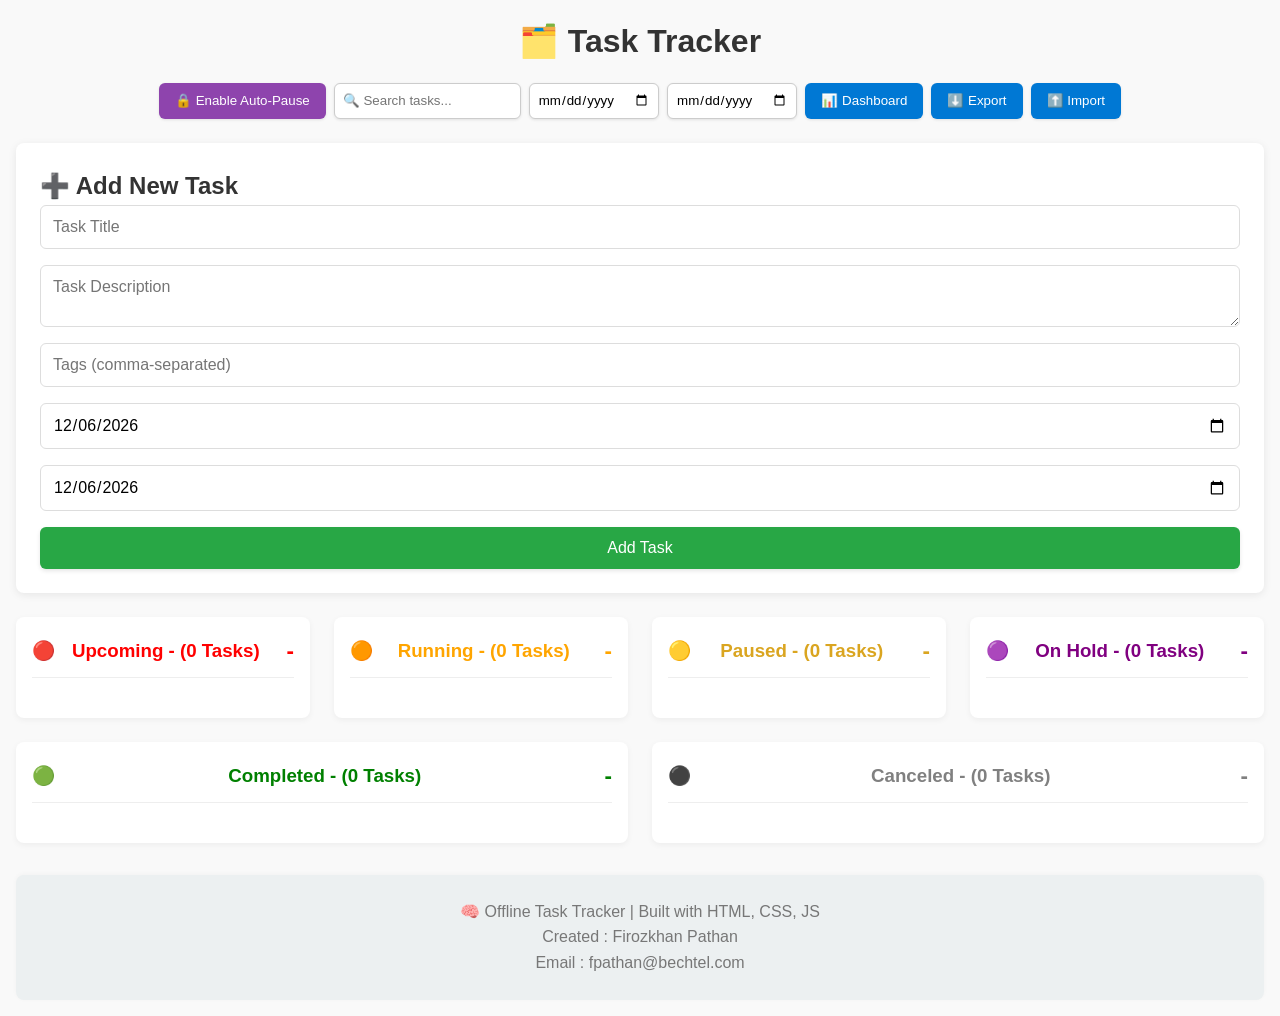
==== index.html @ c17e3e7d "Add files via upload" ====
<!DOCTYPE html>
<html lang="en">
<head>
  <meta charset="UTF-8" />
  <meta name="viewport" content="width=device-width, initial-scale=1.0"/>
  <title>Task Tracker</title>
  <link rel="stylesheet" href="style.css" />
  <script src="script.js"></script>
</head>
<body>
  <header>
    <h1>🗂️ Task Tracker</h1>
    <div class="controls">
	  <button id="enableAutoPauseBtn" style="background-color: #8e44ad;">🔒 Enable Auto-Pause</button>
      <input type="text" id="searchInput" placeholder="🔍 Search tasks..." />
      <input type="date" id="filterStartDate" />
      <input type="date" id="filterEndDate" />
      <button id="dashboardBtn">📊 Dashboard</button>
      <button id="exportBtn">⬇️ Export</button>
      <input type="file" id="importInput" accept=".json,.csv" hidden />
      <button id="importBtn">⬆️ Import</button>
    </div>
  </header>

  <main>
    <section id="taskFormSection">
      <h2>➕ Add New Task</h2>
      <form id="taskForm">
        <input type="text" id="title" placeholder="Task Title" required />
        <textarea id="description" placeholder="Task Description"></textarea>
        <input type="text" id="tags" placeholder="Tags (comma-separated)" />
        <input type="date" id="startDate" />
        <input type="date" id="dueDate" />
        <button type="submit">Add Task</button>
      </form>
    </section>

    <section id="taskSections">
      <div class="task-column" id="upcomingTasks">
        <h3 style="color: red;">🔴 <span class="section-title-text">Upcoming</span> <span class="collapse-icon">+</span></h3>
        <div class="task-list" id="upcomingList"></div>
      </div>
      <div class="task-column" id="runningTasks">
        <h3 style="color: orange;">🟠 <span class="section-title-text">Running</span> <span class="collapse-icon">+</span></h3>
        <div class="task-list" id="runningList"></div>
      </div>
      <div class="task-column" id="pausedTasks">
        <h3 style="color: goldenrod;">🟡 <span class="section-title-text">Paused</span> <span class="collapse-icon">+</span></h3>
        <div class="task-list" id="pausedList"></div>
      </div>
      <div class="task-column" id="onHoldTasks"> <h3 style="color: purple;">🟣 <span class="section-title-text">On Hold</span> <span class="collapse-icon">+</span></h3>
        <div class="task-list" id="onHoldList"></div>
      </div>
      <div class="task-column" id="completedTasks">
        <h3 style="color: green;">🟢 <span class="section-title-text">Completed</span> <span class="collapse-icon">+</span></h3>
        <div class="task-list" id="completedList"></div>
      </div>
      <div class="task-column" id="canceledTasks">
        <h3 style="color: gray;">⚫ <span class="section-title-text">Canceled</span> <span class="collapse-icon">+</span></h3>
        <div class="task-list" id="canceledList"></div>
      </div>
    </section>
  </main>

  <footer>
    <p>🧠 Offline Task Tracker | Built with HTML, CSS, JS</p>
    <p>Created : Firozkhan Pathan</p>
    <p>Email : fpathan@bechtel.com</p>
  </footer>
</body>
</html>
---- style.css ----
/* Reset and Base Styles */
* {
  box-sizing: border-box;
  margin: 0;
  padding: 0;
  font-family: 'Segoe UI', Tahoma, Geneva, Verdana, sans-serif;
}

body {
  background-color: #f9f9f9;
  color: #333;
  padding: 1rem;
  line-height: 1.6;
}

/* Header */
header {
  display: flex;
  flex-direction: column;
  gap: 1rem;
  margin-bottom: 1.5rem;
}

header h1 {
  font-size: 2rem;
  text-align: center;
}

.controls {
  display: flex;
  flex-wrap: wrap;
  gap: 0.5rem;
  justify-content: center;
}

.controls input[type="text"],
.controls input[type="date"] {
  padding: 0.5rem;
  border: 1px solid #ccc;
  border-radius: 6px;
  box-shadow: 0 1px 3px rgba(0,0,0,0.1);
}

.controls button {
  padding: 0.5rem 1rem;
  border: none;
  background-color: #0078d4;
  color: white;
  border-radius: 6px;
  cursor: pointer;
  transition: background-color 0.2s ease;
  box-shadow: 0 1px 3px rgba(0,0,0,0.1);
}

.controls button:hover {
  background-color: #005bb5;
}

/* Main Content Layout */
main {
  display: flex;
  flex-direction: column;
  gap: 1.5rem;
}

/* Task Form Section */
#taskFormSection {
  background: #fff;
  padding: 1.5rem;
  border-radius: 8px;
  box-shadow: 0 2px 8px rgba(0,0,0,0.08);
}

#taskForm {
  display: grid;
  grid-template-columns: 1fr;
  gap: 1rem;
}

#taskForm input[type="text"],
#taskForm textarea,
#taskForm input[type="date"] {
  width: 100%;
  padding: 0.75rem;
  border: 1px solid #ddd;
  border-radius: 6px;
  font-size: 1rem;
}

#taskForm textarea {
  resize: vertical;
  min-height: 60px;
}

#taskForm button {
  padding: 0.75rem 1.5rem;
  background-color: #28a745;
  color: white;
  border: none;
  border-radius: 6px;
  cursor: pointer;
  font-size: 1rem;
  transition: background-color 0.2s ease;
  box-shadow: 0 2px 4px rgba(0,0,0,0.1);
}

#taskForm button:hover {
  background-color: #218838;
}

/* Task Sections Layout */
#taskSections {
  display: flex;
  flex-wrap: wrap; /* Allow columns to wrap to the next line on smaller screens */
  gap: 1.5rem;
  justify-content: center;
  align-items: flex-start; /* Align columns to the top */
}

.task-column {
  flex: 1; /* Allow columns to grow and shrink */
  min-width: 280px; /* Minimum width for each column */
  background: #fff;
  border-radius: 8px;
  padding: 1rem;
  box-shadow: 0 2px 6px rgba(0,0,0,0.05);
  display: flex; /* Make task-column a flex container */
  flex-direction: column; /* Stack its children vertically */
  /* Important for scrolling: Define a max-height for the column */
  max-height: calc(100vh - 250px); /* Adjust this value based on your header/form height */
  /* This max-height ensures the column itself doesn't grow indefinitely, allowing its content to scroll */
}

.task-column h3 {
  display: flex;
  align-items: center;
  justify-content: space-between;
  margin-bottom: 0.5rem;
  padding-bottom: 0.5rem;
  border-bottom: 1px solid #eee;
  cursor: pointer; /* Indicate it's clickable */
  user-select: none; /* Prevent text selection on click */
}

.task-column h3 .collapse-icon {
  font-size: 1.2em;
  font-weight: bold;
  margin-left: 10px;
}

.task-list {
  display: flex;
  flex-direction: column;
  gap: 1rem;
  margin-top: 1rem;
  flex-grow: 1; /* Allow task-list to grow and fill available space within its column */
  overflow-y: auto; /* Add vertical scrollbar when content overflows */
  padding-right: 5px; /* Add some padding to prevent scrollbar from overlapping content */
  /* Optional: Style the scrollbar for better aesthetics */
  scrollbar-width: thin; /* Firefox */
  scrollbar-color: #ccc #f1f1f1; /* Firefox */
}

.task-list::-webkit-scrollbar {
  width: 8px; /* Width for vertical scrollbar */
}

.task-list::-webkit-scrollbar-track {
  background: #f1f1f1; /* Color of the scrollbar track */
  border-radius: 10px;
}

.task-list::-webkit-scrollbar-thumb {
  background: #ccc; /* Color of the scrollbar thumb */
  border-radius: 10px;
}

.task-list::-webkit-scrollbar-thumb:hover {
  background: #999; /* Color of the scrollbar thumb on hover */
}


/* Task Card */
.task-card {
  border-radius: 8px;
  padding: 1rem;
  background-color: #f1f1f1;
  box-shadow: 0 1px 4px rgba(0,0,0,0.1);
  display: flex;
  flex-direction: column;
  gap: 0.5rem;
}

.task-card h4 {
  margin-bottom: 0.25rem;
  font-size: 1.1rem;
  color: #2c3e50;
}

.task-card p {
  font-size: 0.9rem;
  color: #555;
}

.task-card .tags {
  font-size: 0.85rem;
  color: #666;
  font-style: italic;
}

.task-card .timer {
  font-weight: bold;
  color: #333;
  font-size: 1rem;
}

.task-card .completed-date {
  font-size: 0.85rem;
  color: #777;
  font-style: italic;
}

.task-card .actions {
  display: flex;
  flex-wrap: wrap;
  gap: 0.5rem;
  margin-top: 0.5rem;
}

.task-card .actions button {
  padding: 0.4rem 0.8rem;
  border: none;
  color: white;
  border-radius: 5px;
  cursor: pointer;
  font-size: 0.8rem;
  transition: background-color 0.2s ease;
  box-shadow: 0 1px 2px rgba(0,0,0,0.08);
}

.task-card .actions button:hover {
  opacity: 0.9;
}

/* Footer */
footer {
  text-align: center;
  padding: 1.5rem;
  margin-top: 2rem;
  background-color: #ecf0f1;
  color: #777;
  border-radius: 8px;
  box-shadow: 0 -1px 5px rgba(0,0,0,0.03);
}

/* Responsive Adjustments */
@media (max-width: 768px) {
  #taskSections {
    flex-direction: column;
    align-items: stretch;
  }

  .task-column {
    min-width: unset; /* Remove min-width on small screens */
    max-height: unset; /* Remove max-height on small screens, let content expand */
  }

  .task-list {
    flex-grow: unset;
    overflow-y: unset; /* Remove scrollbar on small screens if not desired */
    padding-right: 0;
  }
}
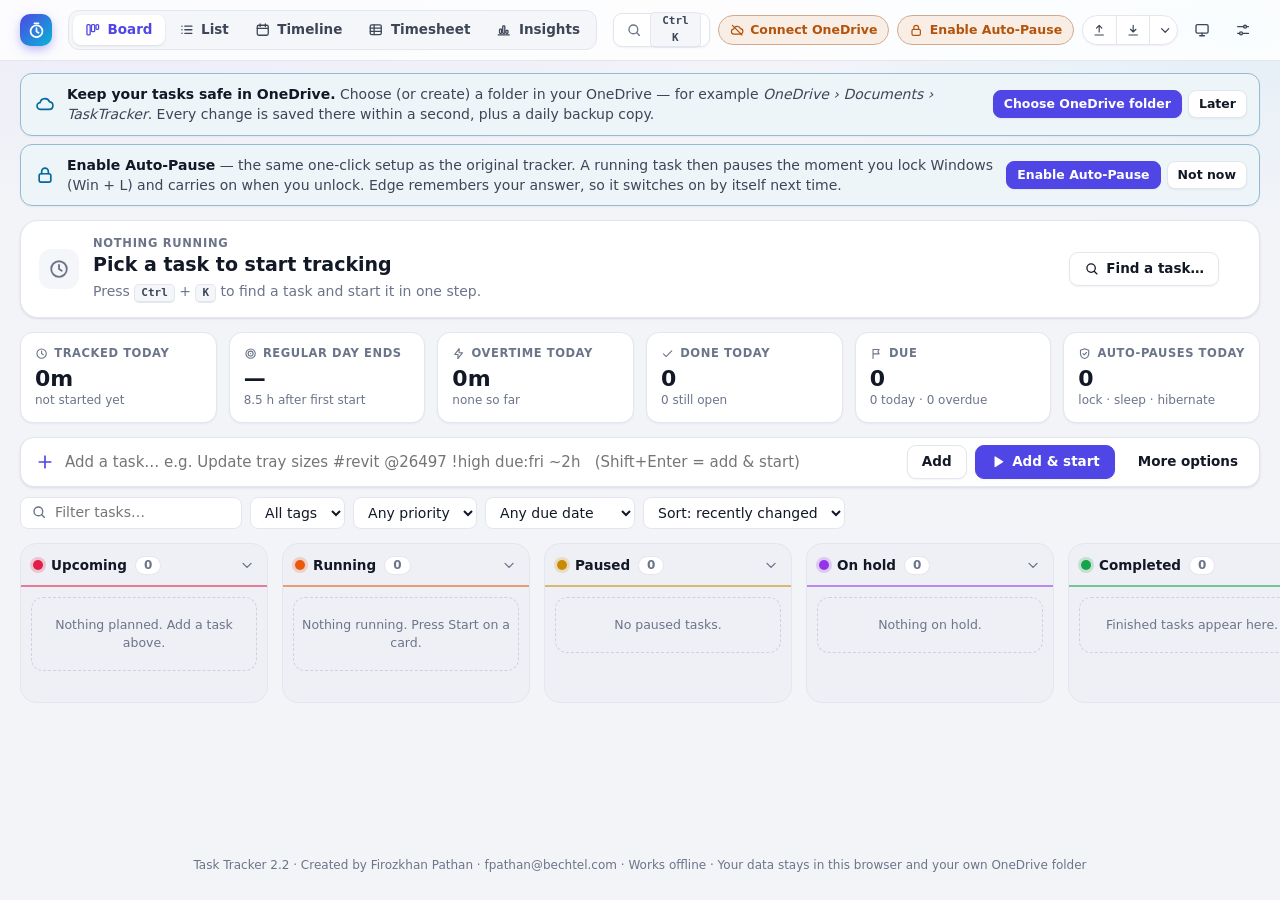
==== commit 073bd403: "Add files via upload" ====
--- a/index.html
+++ b/index.html
@@ -1,71 +1,4628 @@
 <!DOCTYPE html>
 <html lang="en">
 <head>
-  <meta charset="UTF-8" />
-  <meta name="viewport" content="width=device-width, initial-scale=1.0"/>
-  <title>Task Tracker</title>
-  <link rel="stylesheet" href="style.css" />
-  <script src="script.js"></script>
+<meta charset="utf-8">
+<meta name="viewport" content="width=device-width, initial-scale=1">
+<meta name="color-scheme" content="light dark">
+<meta name="description" content="Task Tracker — time tracking with automatic pause on lock, sleep and hibernate, and OneDrive saving.">
+<title>Task Tracker</title>
+<link id="favicon" rel="icon" href="data:,">
+<style id="app-css">
+/* ===================== Task Tracker 2 — design system ===================== */
+:root {
+  --font: "Segoe UI Variable Text", "Segoe UI", system-ui, -apple-system, "Helvetica Neue", Arial, sans-serif;
+  --font-display: "Segoe UI Variable Display", "Segoe UI", system-ui, -apple-system, sans-serif;
+  --mono: "Cascadia Mono", "Cascadia Code", Consolas, "SF Mono", ui-monospace, monospace;
+  --bg: #f3f4f8;
+  --bg-grad: radial-gradient(1200px 500px at 10% -10%, rgba(99, 102, 241, .08), transparent 60%), radial-gradient(900px 400px at 100% 0%, rgba(14, 165, 233, .07), transparent 60%);
+  --surface: #ffffff;
+  --surface-2: #f5f6fa;
+  --surface-3: #eceef4;
+  --col-bg: #eef0f5;
+  --border: #e3e6ee;
+  --border-strong: #cdd2de;
+  --text: #121826;
+  --text-2: #3d4657;
+  --muted: #6b7489;
+  --accent: #4f46e5;
+  --accent-hover: #4338ca;
+  --accent-contrast: #ffffff;
+  --accent-soft: color-mix(in srgb, var(--accent) 12%, transparent);
+  --ok: #15803d;
+  --warn: #b45309;
+  --danger: #dc2626;
+  --info: #0369a1;
+  --st-upcoming: #e11d48;
+  --st-running: #ea580c;
+  --st-paused: #ca8a04;
+  --st-onhold: #9333ea;
+  --st-completed: #16a34a;
+  --st-canceled: #6b7280;
+  --ot: #ef4444;
+  --grid: #eef0f5;
+  --radius: 14px;
+  --radius-sm: 9px;
+  --shadow-sm: 0 1px 2px rgba(16, 24, 40, .05);
+  --shadow: 0 1px 3px rgba(16, 24, 40, .07), 0 1px 2px rgba(16, 24, 40, .04);
+  --shadow-lg: 0 24px 48px -12px rgba(16, 24, 40, .28), 0 4px 12px rgba(16, 24, 40, .08);
+  --pad: 20px;
+  --card-pad: 12px;
+  color-scheme: light;
+}
+:root[data-theme="dark"] {
+  --bg: #0c0f16;
+  --bg-grad: radial-gradient(1200px 500px at 10% -10%, rgba(99, 102, 241, .12), transparent 60%), radial-gradient(900px 400px at 100% 0%, rgba(14, 165, 233, .08), transparent 60%);
+  --surface: #151a24;
+  --surface-2: #1b2130;
+  --surface-3: #232a3b;
+  --col-bg: #111520;
+  --border: #262d3d;
+  --border-strong: #364055;
+  --text: #e8ebf3;
+  --text-2: #c2c8d6;
+  --muted: #8b94a8;
+  --ok: #4ade80;
+  --warn: #fbbf24;
+  --danger: #f87171;
+  --info: #7dd3fc;
+  --st-upcoming: #fb7185;
+  --st-running: #fb923c;
+  --st-paused: #facc15;
+  --st-onhold: #c084fc;
+  --st-completed: #4ade80;
+  --st-canceled: #9ca3af;
+  --ot: #f87171;
+  --grid: #1d2331;
+  --shadow-sm: 0 1px 2px rgba(0, 0, 0, .4);
+  --shadow: 0 1px 3px rgba(0, 0, 0, .45);
+  --shadow-lg: 0 24px 48px -12px rgba(0, 0, 0, .7);
+  color-scheme: dark;
+}
+@media (prefers-color-scheme: dark) {
+  :root:not([data-theme]) {
+    --bg: #0c0f16; --surface: #151a24; --surface-2: #1b2130; --surface-3: #232a3b; --col-bg: #111520;
+    --border: #262d3d; --border-strong: #364055; --text: #e8ebf3; --text-2: #c2c8d6; --muted: #8b94a8;
+    color-scheme: dark;
+  }
+}
+:root[data-density="compact"] { --pad: 14px; --card-pad: 9px; }
+
+* { box-sizing: border-box; }
+html, body { margin: 0; }
+body {
+  font: 14px/1.45 var(--font);
+  color: var(--text);
+  background: var(--bg-grad), var(--bg);
+  background-attachment: fixed;
+  -webkit-font-smoothing: antialiased;
+  min-height: 100vh;
+}
+[hidden] { display: none !important; }
+button, input, select, textarea { font: inherit; color: inherit; }
+button { cursor: pointer; }
+a { color: var(--accent); }
+kbd { display: inline-block; font: 600 11px/1.5 var(--mono); padding: 0 6px; border-radius: 5px; border: 1px solid var(--border); border-bottom-width: 2px; background: var(--surface-2); color: var(--text-2); }
+code { font: 12.5px var(--mono); background: var(--surface-2); border: 1px solid var(--border); padding: 1px 6px; border-radius: 6px; }
+.muted { color: var(--muted); }
+.small { font-size: 12.5px; }
+.spacer { flex: 1 1 auto; }
+.ok-text { color: var(--ok); font-weight: 600; }
+.ot-text { color: var(--ot); }
+.danger-text { color: var(--danger) !important; }
+.row-between { display: flex; justify-content: space-between; align-items: center; gap: 12px; }
+.ic { width: 1.15em; height: 1.15em; flex: none; fill: none; stroke: currentColor; stroke-width: 2; stroke-linecap: round; stroke-linejoin: round; vertical-align: -0.2em; }
+.ic.xl { width: 44px; height: 44px; }
+.dot { display: inline-block; width: 9px; height: 9px; border-radius: 50%; flex: none; }
+
+/* ---------- buttons ---------- */
+.btn { display: inline-flex; align-items: center; justify-content: center; gap: 7px; height: 34px; padding: 0 14px; border-radius: var(--radius-sm); border: 1px solid var(--border); background: var(--surface); color: var(--text); font-weight: 600; font-size: 13.5px; white-space: nowrap; transition: background .15s, border-color .15s, box-shadow .15s, transform .05s; box-shadow: var(--shadow-sm); }
+.btn:hover { background: var(--surface-2); border-color: var(--border-strong); }
+.btn:active { transform: translateY(1px); }
+.btn:focus-visible, .icon-btn:focus-visible, .pill:focus-visible, .tab:focus-visible { outline: 2px solid var(--accent); outline-offset: 2px; }
+.btn.primary { background: var(--accent); border-color: var(--accent); color: var(--accent-contrast); }
+.btn.primary:hover { background: var(--accent-hover); border-color: var(--accent-hover); color: var(--accent-contrast); }
+.btn.success { background: var(--st-completed); border-color: var(--st-completed); color: #fff; }
+.btn.success:hover { filter: brightness(.95); }
+.btn.warn { background: color-mix(in srgb, var(--st-paused) 16%, var(--surface)); border-color: color-mix(in srgb, var(--st-paused) 45%, var(--border)); color: color-mix(in srgb, var(--st-paused) 70%, var(--text)); }
+.btn.warn:hover { background: color-mix(in srgb, var(--st-paused) 26%, var(--surface)); }
+.btn.danger { background: var(--danger); border-color: var(--danger); color: #fff; }
+.btn.ghost { background: transparent; border-color: transparent; box-shadow: none; }
+.btn.ghost:hover { background: var(--surface-2); }
+.btn.active { background: var(--accent-soft); border-color: color-mix(in srgb, var(--accent) 40%, var(--border)); color: var(--accent); }
+.btn.sm { height: 28px; padding: 0 10px; font-size: 12.5px; border-radius: 8px; gap: 5px; }
+.btn.lg { height: 42px; padding: 0 20px; font-size: 15px; }
+.icon-btn { width: 34px; height: 34px; display: inline-grid; place-items: center; border-radius: var(--radius-sm); border: 1px solid transparent; background: transparent; color: var(--text-2); transition: background .15s; }
+.icon-btn:hover { background: var(--surface-2); color: var(--text); }
+.icon-btn.bordered { border-color: var(--border); background: var(--surface); box-shadow: var(--shadow-sm); }
+.icon-btn.sm { width: 28px; height: 28px; border-radius: 7px; }
+.icon-btn.xs { width: 22px; height: 22px; border-radius: 6px; font-size: 12px; color: var(--muted); }
+.icon-btn.xs.on { color: var(--st-completed); background: color-mix(in srgb, var(--st-completed) 14%, transparent); }
+.round-btn { width: 30px; height: 30px; border-radius: 50%; display: inline-grid; place-items: center; border: 1px solid var(--border); background: var(--surface); color: var(--accent); box-shadow: var(--shadow-sm); }
+.round-btn:hover { background: var(--accent); color: var(--accent-contrast); border-color: var(--accent); }
+.round-btn.warn { color: var(--st-paused); }
+.round-btn.warn:hover { background: var(--st-paused); color: #fff; border-color: var(--st-paused); }
+.linklike { border: 0; background: none; padding: 0; font-weight: 600; color: var(--text); text-align: start; }
+.linklike:hover { color: var(--accent); text-decoration: underline; }
+
+/* ---------- top bar ---------- */
+.topbar { position: sticky; top: 0; z-index: 40; display: flex; align-items: center; gap: 16px; padding: 10px var(--pad); background: color-mix(in srgb, var(--surface) 82%, transparent); backdrop-filter: saturate(1.4) blur(12px); -webkit-backdrop-filter: saturate(1.4) blur(12px); border-bottom: 1px solid var(--border); }
+.brand { display: flex; align-items: center; gap: 10px; font: 700 16.5px var(--font-display); letter-spacing: -.01em; white-space: nowrap; }
+.logo { width: 32px; height: 32px; border-radius: 10px; display: grid; place-items: center; color: #fff; background: linear-gradient(135deg, var(--accent), #06b6d4); box-shadow: 0 4px 12px -2px color-mix(in srgb, var(--accent) 50%, transparent); }
+.logo .ic { width: 19px; height: 19px; stroke-width: 2.2; }
+.tabs { display: flex; gap: 2px; background: var(--surface-2); padding: 4px; border-radius: 11px; border: 1px solid var(--border); }
+.tab { display: inline-flex; align-items: center; gap: 7px; height: 30px; padding: 0 12px; border: 0; border-radius: 8px; background: transparent; color: var(--text-2); font-weight: 600; font-size: 13.5px; }
+.tab:hover { color: var(--text); background: var(--surface-3); }
+.tab.active { background: var(--surface); color: var(--accent); box-shadow: var(--shadow); }
+.top-actions { margin-inline-start: auto; display: flex; align-items: center; gap: 8px; }
+.search-btn { display: inline-flex; align-items: center; gap: 8px; height: 34px; padding: 0 8px 0 12px; min-width: 220px; border-radius: var(--radius-sm); border: 1px solid var(--border); background: var(--surface); color: var(--muted); box-shadow: var(--shadow-sm); }
+.search-btn span { flex: 1; text-align: start; }
+.search-btn:hover { border-color: var(--border-strong); color: var(--text-2); }
+.pill { display: inline-flex; align-items: center; gap: 6px; height: 30px; padding: 0 11px; border-radius: 999px; border: 1px solid var(--border); background: var(--surface); color: var(--text-2); font-size: 12.5px; font-weight: 600; white-space: nowrap; }
+.pill.ok { color: var(--ok); border-color: color-mix(in srgb, var(--ok) 35%, var(--border)); background: color-mix(in srgb, var(--ok) 9%, var(--surface)); }
+.pill.warn { color: var(--warn); border-color: color-mix(in srgb, var(--warn) 40%, var(--border)); background: color-mix(in srgb, var(--warn) 10%, var(--surface)); }
+.pill.err { color: var(--danger); border-color: color-mix(in srgb, var(--danger) 40%, var(--border)); background: color-mix(in srgb, var(--danger) 9%, var(--surface)); }
+.pill.busy .ic { animation: pulse-o 1s ease-in-out infinite; }
+
+/* ---------- banners ---------- */
+.banners { display: flex; flex-direction: column; gap: 8px; padding: 12px var(--pad) 0; }
+.banners:empty { display: none; }
+.banner { display: flex; align-items: center; gap: 12px; padding: 10px 12px 10px 14px; border-radius: 12px; border: 1px solid var(--border); background: var(--surface); box-shadow: var(--shadow-sm); }
+.banner > .ic { width: 20px; height: 20px; }
+.banner .b-text { flex: 1; color: var(--text-2); }
+.banner .b-text b { color: var(--text); }
+.banner .b-actions { display: flex; gap: 6px; flex-wrap: wrap; justify-content: flex-end; }
+.banner.info { border-color: color-mix(in srgb, var(--info) 35%, var(--border)); background: color-mix(in srgb, var(--info) 7%, var(--surface)); }
+.banner.info > .ic { color: var(--info); }
+.banner.warn { border-color: color-mix(in srgb, var(--warn) 40%, var(--border)); background: color-mix(in srgb, var(--warn) 8%, var(--surface)); }
+.banner.warn > .ic { color: var(--warn); }
+.banner.err { border-color: color-mix(in srgb, var(--danger) 40%, var(--border)); background: color-mix(in srgb, var(--danger) 7%, var(--surface)); }
+.banner.err > .ic { color: var(--danger); }
+.banner.ok { border-color: color-mix(in srgb, var(--ok) 35%, var(--border)); background: color-mix(in srgb, var(--ok) 7%, var(--surface)); }
+.banner.ok > .ic { color: var(--ok); }
+.banner.slim { margin-bottom: 12px; padding: 8px 12px; }
+
+/* ---------- now tracking bar ---------- */
+.nowbar { margin: 14px var(--pad) 0; padding: 14px 18px; border-radius: 18px; border: 1px solid var(--border); background: var(--surface); box-shadow: var(--shadow); display: grid; grid-template-columns: minmax(0, 1fr) auto auto; align-items: center; gap: 10px 22px; }
+.nowbar.running { border-color: color-mix(in srgb, var(--st-running) 45%, var(--border)); background: linear-gradient(110deg, color-mix(in srgb, var(--st-running) 13%, var(--surface)) 0%, var(--surface) 55%); }
+.nowbar.away { border-color: color-mix(in srgb, var(--st-paused) 50%, var(--border)); background: linear-gradient(110deg, color-mix(in srgb, var(--st-paused) 14%, var(--surface)) 0%, var(--surface) 60%); }
+.now-main { display: flex; align-items: center; gap: 14px; min-width: 0; }
+.now-text { min-width: 0; }
+.now-dot { width: 14px; height: 14px; flex: none; border-radius: 50%; background: var(--st-running); box-shadow: 0 0 0 0 color-mix(in srgb, var(--st-running) 60%, transparent); animation: ring 1.8s ease-out infinite; }
+.now-icon { width: 40px; height: 40px; flex: none; display: grid; place-items: center; border-radius: 12px; background: var(--surface-2); color: var(--muted); }
+.away .now-icon { background: color-mix(in srgb, var(--st-paused) 18%, var(--surface)); color: color-mix(in srgb, var(--st-paused) 75%, var(--text)); }
+.now-icon .ic { width: 22px; height: 22px; }
+.now-label { font-size: 11.5px; font-weight: 700; letter-spacing: .06em; text-transform: uppercase; color: var(--muted); }
+.running .now-label { color: color-mix(in srgb, var(--st-running) 80%, var(--text)); }
+.away .now-label { color: color-mix(in srgb, var(--st-paused) 75%, var(--text)); }
+.now-title { display: block; max-width: 100%; border: 0; padding: 0; background: none; font: 700 19px/1.3 var(--font-display); color: var(--text); text-align: start; white-space: nowrap; overflow: hidden; text-overflow: ellipsis; }
+button.now-title:hover { color: var(--accent); }
+.now-meta { display: flex; gap: 6px; flex-wrap: wrap; margin-top: 4px; min-height: 4px; }
+.now-timer-wrap { text-align: end; }
+.now-timer { font: 700 34px/1 var(--mono); font-variant-numeric: tabular-nums; letter-spacing: -.02em; color: var(--text); }
+.now-timer.muted { color: var(--muted); }
+.now-sub { margin-top: 5px; font-size: 12.5px; color: var(--muted); font-variant-numeric: tabular-nums; }
+.now-actions { display: flex; gap: 8px; flex-wrap: wrap; justify-content: flex-end; }
+.now-recent { grid-column: 1 / -1; display: flex; align-items: center; gap: 6px; flex-wrap: wrap; padding-top: 10px; border-top: 1px dashed var(--border); font-size: 12.5px; }
+.now-recent > .muted { margin-inline-end: 4px; font-weight: 600; }
+.qchip { display: inline-flex; align-items: center; gap: 7px; height: 28px; padding: 0 11px; border-radius: 999px; border: 1px solid var(--border); background: var(--surface); color: var(--text-2); font-size: 12.5px; font-weight: 600; box-shadow: var(--shadow-sm); }
+.qchip i { width: 8px; height: 8px; border-radius: 50%; }
+.qchip:hover { border-color: var(--accent); color: var(--accent); }
+
+/* ---------- stats ---------- */
+.stats, .kpis { display: grid; grid-template-columns: repeat(auto-fit, minmax(165px, 1fr)); gap: 12px; }
+.stats { margin: 14px var(--pad) 0; }
+.kpis { margin-bottom: 16px; }
+.stat { padding: 12px 14px; border-radius: 13px; border: 1px solid var(--border); background: var(--surface); box-shadow: var(--shadow-sm); min-width: 0; }
+.stat.clickable { cursor: pointer; }
+.stat.clickable:hover { border-color: var(--border-strong); }
+.stat-k { display: flex; align-items: center; gap: 6px; font-size: 11.5px; font-weight: 700; letter-spacing: .05em; text-transform: uppercase; color: var(--muted); }
+.stat-v { margin-top: 4px; font: 700 22px/1.2 var(--font-display); font-variant-numeric: tabular-nums; }
+.stat-s { font-size: 12px; color: var(--muted); white-space: nowrap; overflow: hidden; text-overflow: ellipsis; }
+.stat.warn .stat-v { color: var(--ot); }
+.stat.danger .stat-v { color: var(--danger); }
+.kpis.small { grid-template-columns: repeat(4, 1fr); gap: 8px; margin-bottom: 12px; }
+.kpis.small > div { padding: 8px 10px; border-radius: 10px; background: var(--surface-2); border: 1px solid var(--border); }
+.kpis.small span { display: block; font-size: 11.5px; color: var(--muted); font-weight: 600; }
+.kpis.small b { font-size: 16px; }
+
+/* ---------- quick add + filters ---------- */
+.worktools { margin: 14px var(--pad) 0; display: flex; flex-direction: column; gap: 10px; }
+.quickadd { display: flex; align-items: center; gap: 8px; padding: 6px 6px 6px 14px; border-radius: 14px; border: 1px solid var(--border); background: var(--surface); box-shadow: var(--shadow); }
+.quickadd:focus-within { border-color: var(--accent); box-shadow: 0 0 0 4px var(--accent-soft); }
+.quickadd > span { display: grid; color: var(--accent); }
+.quickadd > span .ic { width: 20px; height: 20px; }
+.quickadd input { flex: 1; min-width: 0; height: 36px; border: 0; outline: 0; background: transparent; font-size: 15px; }
+.filters { display: flex; flex-wrap: wrap; align-items: center; gap: 8px; }
+.filters select, .filters input[type="date"], .inline-field select, .inline-field input, .view-head select, .view-head input[type="week"] { height: 32px; padding: 0 10px; border-radius: 8px; border: 1px solid var(--border); background: var(--surface); color: var(--text); }
+.search { display: flex; align-items: center; gap: 6px; height: 32px; padding: 0 10px; border-radius: 8px; border: 1px solid var(--border); background: var(--surface); color: var(--muted); min-width: 220px; }
+.search input { border: 0; outline: 0; background: transparent; width: 100%; color: var(--text); }
+.range { display: inline-flex; align-items: center; gap: 6px; color: var(--muted); }
+.chipbar { display: flex; flex-wrap: wrap; gap: 6px; margin-bottom: 10px; }
+.fchip { display: inline-flex; align-items: center; gap: 6px; height: 30px; padding: 0 12px; border-radius: 999px; border: 1px solid var(--border); background: var(--surface); color: var(--text-2); font-weight: 600; font-size: 12.5px; }
+.fchip span { min-width: 20px; padding: 0 6px; border-radius: 999px; background: var(--surface-2); color: var(--muted); font-size: 11.5px; }
+.fchip.active { border-color: var(--accent); color: var(--accent); background: var(--accent-soft); }
+
+/* ---------- board ---------- */
+.board { display: flex; gap: 14px; align-items: flex-start; padding: 14px var(--pad) 28px; overflow-x: auto; scrollbar-width: thin; }
+.col { --c: var(--st-upcoming); flex: 1 0 248px; max-width: 400px; display: flex; flex-direction: column; border-radius: 16px; background: var(--col-bg); border: 1px solid var(--border); max-height: calc(100vh - 150px); min-height: 160px; transition: outline-color .1s; outline: 2px dashed transparent; outline-offset: -2px; }
+.col.st-running { --c: var(--st-running); }
+.col.st-paused { --c: var(--st-paused); }
+.col.st-onhold { --c: var(--st-onhold); }
+.col.st-completed { --c: var(--st-completed); }
+.col.st-canceled { --c: var(--st-canceled); }
+.col.drop-hover { outline-color: var(--c); background: color-mix(in srgb, var(--c) 8%, var(--col-bg)); }
+.col-head { display: flex; align-items: center; gap: 8px; padding: 12px 12px 10px; font-weight: 700; cursor: pointer; user-select: none; border-bottom: 2px solid color-mix(in srgb, var(--c) 55%, transparent); }
+.col-dot { width: 10px; height: 10px; border-radius: 50%; background: var(--c); box-shadow: 0 0 0 3px color-mix(in srgb, var(--c) 20%, transparent); }
+.col-name { font-size: 13.5px; }
+.col-count { padding: 0 8px; border-radius: 999px; background: var(--surface); border: 1px solid var(--border); font-size: 12px; color: var(--muted); }
+.col-toggle { margin-inline-start: auto; color: var(--muted); display: grid; }
+.col-body { display: flex; flex-direction: column; gap: 10px; padding: 10px; overflow-y: auto; scrollbar-width: thin; }
+.col-empty { padding: 18px 8px; text-align: center; color: var(--muted); font-size: 12.5px; border: 1px dashed var(--border-strong); border-radius: 12px; }
+.col .more { align-self: center; }
+.col.collapsed { flex: 0 0 52px; min-height: 260px; }
+.col.collapsed .col-head { flex-direction: column; gap: 10px; border-bottom: 0; height: 100%; padding: 14px 0; }
+.col.collapsed .col-name { writing-mode: vertical-rl; transform: rotate(180deg); }
+.col.collapsed .col-toggle { margin: 0; order: -1; }
+
+.card { --c: #6366f1; position: relative; padding: var(--card-pad) var(--card-pad) calc(var(--card-pad) - 2px) calc(var(--card-pad) + 3px); border-radius: 13px; border: 1px solid var(--border); background: var(--surface); box-shadow: var(--shadow-sm); cursor: grab; transition: box-shadow .15s, transform .15s, border-color .15s; }
+.card::before { content: ""; position: absolute; inset-block: 10px; inset-inline-start: 0; width: 3.5px; border-radius: 0 4px 4px 0; background: var(--c); }
+.card:hover { box-shadow: var(--shadow); border-color: var(--border-strong); }
+.card.dragging { opacity: .45; transform: rotate(1.5deg); }
+.card.is-running { border-color: color-mix(in srgb, var(--st-running) 55%, var(--border)); box-shadow: 0 0 0 3px color-mix(in srgb, var(--st-running) 16%, transparent), var(--shadow); }
+.card-top { display: flex; align-items: flex-start; gap: 6px; }
+.card-title { flex: 1; margin: 2px 0 0; font-size: 14.5px; font-weight: 650; line-height: 1.35; cursor: pointer; word-break: break-word; }
+.card-title:hover { color: var(--accent); }
+.card-menu { margin: -4px -6px 0 0; opacity: .55; }
+.card:hover .card-menu { opacity: 1; }
+.card-desc { margin: 4px 0 0; color: var(--muted); font-size: 12.5px; display: -webkit-box; -webkit-line-clamp: 2; -webkit-box-orient: vertical; overflow: hidden; white-space: pre-line; }
+.card-meta { display: flex; flex-wrap: wrap; gap: 5px; margin-top: 8px; }
+.chip { display: inline-flex; align-items: center; gap: 4px; height: 22px; padding: 0 8px; border-radius: 999px; background: var(--surface-2); border: 1px solid var(--border); color: var(--text-2); font-size: 11.5px; font-weight: 600; white-space: nowrap; }
+.chip .ic { width: 12px; height: 12px; }
+.chip.tag { color: color-mix(in srgb, var(--accent) 80%, var(--text)); background: var(--accent-soft); border-color: transparent; cursor: pointer; }
+.chip.proj { color: var(--text-2); }
+.chip.ok { color: var(--ok); }
+.chip.due.overdue { color: var(--danger); background: color-mix(in srgb, var(--danger) 10%, var(--surface)); border-color: color-mix(in srgb, var(--danger) 30%, var(--border)); }
+.chip.due.today { color: var(--warn); background: color-mix(in srgb, var(--warn) 12%, var(--surface)); border-color: color-mix(in srgb, var(--warn) 30%, var(--border)); }
+.prio { display: inline-grid; place-items: center; margin-top: 3px; }
+.prio .ic { width: 14px; height: 14px; }
+.p-urgent { color: #dc2626; } .p-high { color: #ea580c; } .p-low { color: #0d9488; } .p-normal { color: var(--muted); }
+.prio-text { font-weight: 600; font-size: 12.5px; }
+.est { height: 5px; margin-top: 9px; border-radius: 99px; background: var(--surface-3); overflow: hidden; }
+.est i { display: block; height: 100%; border-radius: 99px; background: linear-gradient(90deg, var(--accent), #06b6d4); }
+.est.over i { background: linear-gradient(90deg, #f59e0b, var(--ot)); }
+.card-foot { display: flex; align-items: center; justify-content: space-between; gap: 8px; margin-top: 10px; }
+.card-time { display: flex; flex-direction: column; line-height: 1.25; }
+.t-total { font: 700 15px var(--mono); font-variant-numeric: tabular-nums; }
+.t-total.live { color: color-mix(in srgb, var(--st-running) 85%, var(--text)); }
+.t-sub { font-size: 11.5px; color: var(--muted); }
+
+/* ---------- list + tables ---------- */
+.listwrap { padding: 14px var(--pad) 28px; }
+.tbl-wrap { overflow-x: auto; border-radius: 14px; border: 1px solid var(--border); background: var(--surface); box-shadow: var(--shadow-sm); }
+.tbl { width: 100%; border-collapse: separate; border-spacing: 0; font-size: 13.5px; }
+.tbl th, .tbl td { padding: 10px 12px; border-bottom: 1px solid var(--border); text-align: start; vertical-align: middle; }
+.tbl thead th { position: sticky; top: 0; z-index: 1; background: var(--surface-2); color: var(--muted); font-size: 11.5px; font-weight: 700; text-transform: uppercase; letter-spacing: .05em; white-space: nowrap; }
+.tbl tbody tr:hover { background: var(--surface-2); }
+.tbl tr:last-child td { border-bottom: 0; }
+.tbl .num { text-align: end; font-variant-numeric: tabular-nums; white-space: nowrap; }
+.tbl th.sortable { cursor: pointer; user-select: none; }
+.tbl th.sortable:hover, .tbl th.sorted { color: var(--accent); }
+.tbl.compact th, .tbl.compact td { padding: 7px 10px; }
+.tbl tr.clickable { cursor: pointer; }
+.tbl tr.is-running { background: color-mix(in srgb, var(--st-running) 7%, transparent); }
+.title-cell { min-width: 240px; }
+.title-cell > .dot { margin-inline-end: 8px; }
+.title-cell .sub { display: flex; flex-wrap: wrap; gap: 4px; margin-top: 4px; padding-inline-start: 17px; }
+.play-cell { width: 44px; }
+.empty-row { text-align: center !important; color: var(--muted); padding: 28px !important; }
+.badge { display: inline-flex; align-items: center; height: 22px; padding: 0 9px; border-radius: 999px; font-size: 11.5px; font-weight: 700; color: var(--c); background: color-mix(in srgb, var(--c) 13%, transparent); white-space: nowrap; }
+.badge.st-upcoming { --c: var(--st-upcoming); } .badge.st-running { --c: var(--st-running); } .badge.st-paused { --c: var(--st-paused); }
+.badge.st-onhold { --c: var(--st-onhold); } .badge.st-completed { --c: var(--st-completed); } .badge.st-canceled { --c: var(--st-canceled); }
+
+/* ---------- view header ---------- */
+.view { padding-bottom: 8px; }
+#view-timeline, #view-timesheet, #view-insights { padding: 16px var(--pad) 28px; }
+.view-head { display: flex; flex-wrap: wrap; align-items: center; gap: 10px; margin-bottom: 14px; }
+.weeknav { display: flex; align-items: center; gap: 6px; }
+.weeklabel { font: 700 15px var(--font-display); margin-inline-start: 6px; }
+.kpi-inline { display: flex; gap: 14px; color: var(--muted); font-size: 13px; }
+.kpi-inline b { color: var(--text); }
+.check { display: inline-flex; align-items: center; gap: 6px; color: var(--text-2); font-size: 13px; }
+.inline-field { display: inline-flex; align-items: center; gap: 8px; color: var(--text-2); font-size: 13px; }
+.inline-field input[type="number"] { width: 80px; }
+.seg-tabs { display: inline-flex; padding: 3px; gap: 2px; border-radius: 10px; background: var(--surface-2); border: 1px solid var(--border); flex-wrap: wrap; }
+.seg-tabs button { height: 28px; padding: 0 12px; border: 0; border-radius: 7px; background: transparent; color: var(--text-2); font-weight: 600; font-size: 13px; }
+.seg-tabs button.active { background: var(--surface); color: var(--accent); box-shadow: var(--shadow); }
+.legend { display: flex; flex-wrap: wrap; gap: 16px; margin-bottom: 10px; font-size: 12.5px; color: var(--muted); }
+.legend span { display: inline-flex; align-items: center; gap: 6px; }
+.lg { display: inline-block; width: 16px; height: 10px; border-radius: 3px; }
+.lg.reg { background: color-mix(in srgb, var(--accent) 25%, transparent); border-inline-start: 3px solid var(--accent); }
+.lg.ot { background: repeating-linear-gradient(135deg, color-mix(in srgb, var(--ot) 55%, transparent) 0 3px, color-mix(in srgb, var(--ot) 15%, transparent) 3px 6px); border: 1px solid color-mix(in srgb, var(--ot) 60%, transparent); }
+.lg.std { background: color-mix(in srgb, var(--accent) 12%, transparent); }
+.lg.end { height: 0; border-top: 2px dashed var(--ot); }
+.lg.off { background: repeating-linear-gradient(45deg, var(--surface-3) 0 3px, transparent 3px 6px); border: 1px solid var(--border); }
+.card-surface { border-radius: 16px; border: 1px solid var(--border); background: var(--surface); box-shadow: var(--shadow-sm); }
+
+/* ---------- timeline ---------- */
+.tl { overflow: hidden; }
+.tl-head { display: grid; grid-template-columns: 64px repeat(7, minmax(110px, 1fr)); border-bottom: 1px solid var(--border); background: var(--surface-2); }
+.tl-corner { border-inline-end: 1px solid var(--border); }
+.tl-dayhead { padding: 8px 10px; border-inline-end: 1px solid var(--border); min-width: 0; }
+.tl-dayhead:last-child { border-inline-end: 0; }
+.tl-dayhead.today { background: color-mix(in srgb, var(--accent) 8%, var(--surface-2)); }
+.tl-dayhead.today .dh-name { color: var(--accent); }
+.tl-dayhead.off .dh-name { color: var(--muted); }
+.dh-top { display: flex; align-items: center; gap: 6px; }
+.dh-name { font-weight: 800; font-size: 13px; text-transform: uppercase; letter-spacing: .04em; }
+.dh-date { color: var(--muted); font-size: 12.5px; }
+.dh-top .icon-btn { margin-inline-start: auto; }
+.dh-sum { display: flex; flex-wrap: wrap; align-items: center; gap: 6px; margin-top: 2px; font-size: 13px; }
+.dh-shift { font-size: 11.5px; white-space: nowrap; overflow: hidden; text-overflow: ellipsis; }
+.ot-badge { display: inline-flex; align-items: center; gap: 4px; padding: 1px 8px; border-radius: 999px; font-size: 11.5px; font-weight: 700; color: var(--ot); background: color-mix(in srgb, var(--ot) 12%, transparent); border: 1px solid color-mix(in srgb, var(--ot) 30%, transparent); }
+.ot-badge .ic { width: 12px; height: 12px; }
+.tl-scroll { max-height: calc(100vh - 230px); overflow-y: auto; scrollbar-width: thin; }
+.tl-body { display: grid; grid-template-columns: 64px repeat(7, minmax(110px, 1fr)); position: relative; }
+.tl-hours { border-inline-end: 1px solid var(--border); background: var(--surface-2); }
+.tl-hour { position: relative; font-size: 11px; color: var(--muted); }
+.tl-hour span { position: absolute; top: -7px; inset-inline-end: 8px; background: var(--surface-2); padding: 0 2px; }
+.tl-hour:first-child span { top: 2px; }
+.tl-day { position: relative; border-inline-end: 1px solid var(--border); background-image: linear-gradient(to bottom, var(--grid) 1px, transparent 1px), linear-gradient(to bottom, color-mix(in srgb, var(--grid) 55%, transparent) 1px, transparent 1px); background-size: 100% var(--h), 100% calc(var(--h) / 2); }
+.tl-day:last-child { border-inline-end: 0; }
+.tl-day.off { background-color: color-mix(in srgb, var(--surface-3) 45%, transparent); }
+.tl-day.today { background-color: color-mix(in srgb, var(--accent) 3%, transparent); }
+.tl-std { position: absolute; inset-inline: 0; background: color-mix(in srgb, var(--accent) 7%, transparent); pointer-events: none; }
+.tl-endline { position: absolute; inset-inline: 0; border-top: 2px dashed var(--ot); z-index: 8; pointer-events: none; }
+.tl-endline span { position: absolute; inset-inline-end: 3px; top: -17px; font-size: 10px; font-weight: 700; color: var(--ot); background: var(--surface); padding: 0 3px; border-radius: 3px; }
+.tl-now { position: absolute; inset-inline: 0; height: 2px; background: var(--st-upcoming); z-index: 9; pointer-events: none; }
+.tl-now::before { content: ""; position: absolute; inset-inline-start: -4px; top: -4px; width: 10px; height: 10px; border-radius: 50%; background: var(--st-upcoming); }
+.blk { --c: #10b981; position: absolute; inset-inline: 4px; z-index: 7; overflow: hidden; padding: 3px 7px; border-radius: 7px; cursor: pointer; display: flex; flex-direction: column; justify-content: flex-start; color: var(--text); font-size: 11.5px; line-height: 1.25; background: color-mix(in srgb, var(--c) 26%, var(--surface)); border: 1px solid color-mix(in srgb, var(--c) 45%, transparent); border-inline-start: 4px solid var(--c); box-shadow: var(--shadow-sm); transition: box-shadow .12s, transform .12s; }
+.blk:hover { z-index: 9; box-shadow: var(--shadow-lg); transform: translateY(-1px); }
+.blk.ot { background: repeating-linear-gradient(135deg, color-mix(in srgb, var(--ot) 34%, var(--surface)) 0 5px, color-mix(in srgb, var(--ot) 14%, var(--surface)) 5px 10px); border-color: color-mix(in srgb, var(--ot) 55%, transparent); }
+.blk.part-ot { background: linear-gradient(to bottom, color-mix(in srgb, var(--c) 26%, var(--surface)) var(--split), transparent var(--split)), repeating-linear-gradient(135deg, color-mix(in srgb, var(--ot) 34%, var(--surface)) 0 5px, color-mix(in srgb, var(--ot) 14%, var(--surface)) 5px 10px); }
+.blk.open { border-style: dashed; border-inline-start-style: solid; }
+.blk-t { font-weight: 700; white-space: nowrap; overflow: hidden; text-overflow: ellipsis; }
+.blk-d { color: var(--text-2); font-variant-numeric: tabular-nums; }
+.blk .h { position: absolute; inset-inline: 0; height: 9px; cursor: ns-resize; background: color-mix(in srgb, var(--text) 18%, transparent); }
+.blk .h:hover { background: color-mix(in srgb, var(--accent) 55%, transparent); }
+.blk .h.top { top: 0; }
+.blk .h.bot { bottom: 0; }
+body.edit-mode-active .tl { outline: 3px solid var(--danger); outline-offset: 2px; }
+body.is-dragging, body.is-dragging * { cursor: ns-resize !important; user-select: none !important; }
+.drag-guide { position: fixed; inset-inline: 0; height: 0; border-top: 1.5px solid var(--accent); z-index: 1000; pointer-events: none; }
+.drag-guide span { position: absolute; inset-inline-start: 18px; top: -26px; padding: 3px 9px; border-radius: 6px; background: var(--accent); color: var(--accent-contrast); font-weight: 700; font-size: 12.5px; box-shadow: var(--shadow); }
+
+/* ---------- panels ---------- */
+.summary-grid { display: grid; grid-template-columns: repeat(auto-fit, minmax(320px, 1fr)); gap: 14px; margin: 16px 0 14px; }
+.panel { padding: 16px 18px; border-radius: 16px; border: 1px solid var(--border); background: var(--surface); box-shadow: var(--shadow-sm); margin-bottom: 14px; min-width: 0; }
+.summary-grid .panel { margin-bottom: 0; }
+.panel h3 { display: flex; align-items: center; gap: 8px; margin: 0 0 4px; font: 700 15px var(--font-display); }
+.panel h3 .ic { color: var(--accent); }
+.panel-sub { margin: 0 0 12px; color: var(--muted); font-size: 12.5px; }
+ul.plain { list-style: none; margin: 10px 0 0; padding: 0; display: flex; flex-direction: column; gap: 10px; }
+ul.plain li { padding-bottom: 10px; border-bottom: 1px solid var(--border); }
+ul.plain li:last-child { border-bottom: 0; padding-bottom: 0; }
+.done-list li { display: flex; justify-content: space-between; gap: 12px; }
+ul.bars { list-style: none; margin: 8px 0 0; padding: 0; display: flex; flex-direction: column; gap: 10px; }
+.bar-label { display: inline-flex; align-items: center; gap: 7px; min-width: 0; font-weight: 600; white-space: nowrap; overflow: hidden; text-overflow: ellipsis; }
+.bar { height: 7px; margin-top: 5px; border-radius: 99px; background: var(--surface-3); overflow: hidden; }
+.bar i { display: block; height: 100%; border-radius: 99px; }
+.chart { width: 100%; height: auto; display: block; }
+.chart .gl { stroke: var(--grid); stroke-width: 1; }
+.chart .gt { fill: var(--muted); font-size: 10px; }
+.chart .xt { fill: var(--text-2); font-size: 10.5px; font-weight: 600; }
+.chart .xt.off { fill: var(--muted); }
+.chart .bt { fill: var(--text-2); font-size: 10px; font-weight: 700; }
+.chart .shiftline { stroke: var(--ot); stroke-width: 1.5; stroke-dasharray: 5 4; }
+.chart-legend { display: flex; flex-wrap: wrap; gap: 14px; margin-top: 8px; font-size: 12.5px; color: var(--text-2); }
+.chart-legend span { display: inline-flex; align-items: center; gap: 6px; }
+
+/* ---------- timesheet ---------- */
+.ts-tbl th.off, .ts-tbl td.off { background: color-mix(in srgb, var(--surface-3) 45%, transparent); }
+.ts-tbl th.today { color: var(--accent); }
+.ts-tbl tfoot th, .ts-tbl tfoot td { background: var(--surface-2); font-weight: 700; border-top: 2px solid var(--border-strong); }
+.ts-tbl .ot-row td, .ts-tbl .ot-row th { color: var(--ot); font-weight: 600; border-top: 0; }
+.ts-tbl td.num { font-size: 14px; }
+
+/* ---------- dialogs ---------- */
+dialog.modal { padding: 0; border: 0; border-radius: 18px; background: transparent; color: var(--text); max-width: calc(100vw - 32px); max-height: calc(100vh - 40px); overflow: visible; }
+dialog.modal::backdrop { background: rgba(10, 14, 24, .45); backdrop-filter: blur(3px); }
+dialog[open] .dlg { animation: pop .16s ease-out; }
+.dlg:focus { outline: none; }
+.dlg { width: 520px; max-width: calc(100vw - 32px); max-height: calc(100vh - 40px); display: flex; flex-direction: column; border-radius: 18px; border: 1px solid var(--border); background: var(--surface); box-shadow: var(--shadow-lg); overflow: hidden; }
+.dlg.narrow { width: 460px; }
+.dlg.wide { width: 720px; }
+.dlg.xwide { width: 940px; }
+.dlg-head { display: flex; align-items: flex-start; justify-content: space-between; gap: 12px; padding: 16px 18px 12px; border-bottom: 1px solid var(--border); }
+.dlg-head h3 { margin: 0; font: 700 18px var(--font-display); word-break: break-word; }
+.dlg-sub { display: flex; flex-wrap: wrap; align-items: center; gap: 10px; margin-top: 6px; font-size: 13px; }
+.dlg-tabs { display: flex; gap: 2px; padding: 0 14px; border-bottom: 1px solid var(--border); background: var(--surface-2); overflow-x: auto; }
+.dtab { height: 40px; padding: 0 12px; border: 0; border-bottom: 2px solid transparent; background: transparent; color: var(--muted); font-weight: 600; white-space: nowrap; }
+.dtab.active { color: var(--accent); border-bottom-color: var(--accent); }
+.dlg-body { padding: 16px 18px; overflow-y: auto; }
+.dlg-foot { display: flex; align-items: center; gap: 8px; padding: 12px 18px; border-top: 1px solid var(--border); background: var(--surface-2); }
+.dpane.hidden { display: none; }
+.lead { margin: 0 0 14px; color: var(--text-2); }
+.field { display: flex; flex-direction: column; gap: 5px; margin-bottom: 14px; min-width: 0; }
+.field > span { font-size: 12.5px; font-weight: 700; color: var(--text-2); }
+.field input:not([type="radio"]):not([type="checkbox"]), .field select, .field textarea, .ck-add input, .btn-row input[type="date"] { width: 100%; min-height: 38px; padding: 8px 11px; border-radius: 10px; border: 1px solid var(--border); background: var(--surface); color: var(--text); outline: none; transition: border-color .15s, box-shadow .15s; }
+.field textarea { resize: vertical; min-height: 70px; }
+.field input:focus, .field select:focus, .field textarea:focus, .ck-add input:focus { border-color: var(--accent); box-shadow: 0 0 0 3px var(--accent-soft); }
+.grid2 { display: grid; grid-template-columns: 1fr 1fr; gap: 0 14px; }
+.grid3 { display: grid; grid-template-columns: 1fr 1fr 1fr; gap: 0 14px; }
+.seg { display: inline-flex; flex-wrap: wrap; gap: 4px; padding: 3px; border-radius: 10px; background: var(--surface-2); border: 1px solid var(--border); width: fit-content; }
+.seg-opt { position: relative; }
+.seg-opt input { position: absolute; opacity: 0; inset: 0; cursor: pointer; }
+.seg-opt span { display: inline-flex; align-items: center; height: 30px; padding: 0 14px; border-radius: 7px; font-weight: 600; font-size: 13px; color: var(--text-2); }
+.seg-opt input:checked + span { background: var(--surface); color: currentColor; box-shadow: var(--shadow); }
+.seg-opt.p-urgent input:checked + span { color: #dc2626; } .seg-opt.p-high input:checked + span { color: #ea580c; } .seg-opt.p-low input:checked + span { color: #0d9488; } .seg-opt.p-normal input:checked + span { color: var(--text); }
+.seg-opt input:focus-visible + span { outline: 2px solid var(--accent); }
+.seg.big button { display: inline-flex; align-items: center; gap: 7px; height: 34px; padding: 0 14px; border: 0; border-radius: 8px; background: transparent; color: var(--text-2); font-weight: 600; }
+.seg.big button.active { background: var(--surface); color: var(--accent); box-shadow: var(--shadow); }
+.swatches { display: flex; gap: 6px; flex-wrap: wrap; align-items: center; min-height: 38px; }
+.sw { position: relative; }
+.sw input { position: absolute; opacity: 0; inset: 0; cursor: pointer; }
+.sw i { display: block; width: 24px; height: 24px; border-radius: 50%; border: 2px solid var(--surface); box-shadow: 0 0 0 1px var(--border); }
+.sw input:checked + i { box-shadow: 0 0 0 2px var(--text); }
+.checklist { list-style: none; margin: 0 0 12px; padding: 0; display: flex; flex-direction: column; gap: 4px; }
+.checklist li { display: flex; align-items: center; gap: 8px; padding: 6px 8px; border-radius: 9px; }
+.checklist li:hover { background: var(--surface-2); }
+.checklist label { flex: 1; display: flex; align-items: center; gap: 10px; cursor: pointer; }
+.checklist input { width: 17px; height: 17px; accent-color: var(--accent); }
+.checklist li.done span { text-decoration: line-through; color: var(--muted); }
+.ck-add { display: flex; gap: 8px; }
+.activity { list-style: none; margin: 0; padding: 0; }
+.activity li { display: grid; grid-template-columns: 170px 1fr; gap: 2px 12px; padding: 7px 0; border-bottom: 1px solid var(--border); font-size: 13px; }
+.activity .when { color: var(--muted); }
+.activity .what { font-weight: 600; }
+.activity .why { grid-column: 2; color: var(--muted); font-size: 12.5px; }
+.live-dot { color: var(--st-running); }
+.choice-list { display: flex; flex-direction: column; gap: 8px; }
+.choice { display: flex; flex-direction: column; align-items: flex-start; gap: 2px; padding: 12px 14px; border-radius: 12px; border: 1px solid var(--border); background: var(--surface); text-align: start; }
+.choice:hover { border-color: var(--accent); background: var(--accent-soft); }
+.choice span { color: var(--muted); font-size: 12.5px; }
+.choice.primary b { color: var(--accent); }
+.choice.danger b { color: var(--danger); }
+.choice.danger:hover { border-color: var(--danger); background: color-mix(in srgb, var(--danger) 7%, transparent); }
+
+/* ---------- quick switcher ---------- */
+dialog.palette { margin-top: 12vh; }
+.pal { width: 640px; max-width: calc(100vw - 32px); border-radius: 18px; border: 1px solid var(--border); background: var(--surface); box-shadow: var(--shadow-lg); overflow: hidden; }
+.pal-search { display: flex; align-items: center; gap: 10px; padding: 14px 16px; border-bottom: 1px solid var(--border); }
+.pal-search .ic { width: 20px; height: 20px; color: var(--muted); }
+.pal-search input { flex: 1; border: 0; outline: 0; background: transparent; font-size: 17px; }
+.pal-list { list-style: none; margin: 0; padding: 6px; max-height: min(420px, 60vh); overflow-y: auto; }
+.pal-item { display: flex; align-items: center; gap: 10px; padding: 9px 12px; border-radius: 10px; cursor: pointer; }
+.pal-item.sel { background: var(--accent-soft); }
+.pal-item .ic { color: var(--muted); }
+.pal-title { flex: 1; min-width: 0; white-space: nowrap; overflow: hidden; text-overflow: ellipsis; font-weight: 600; }
+.pal-meta { display: flex; align-items: center; gap: 8px; font-size: 12px; }
+.pal-go { font-size: 12px; font-weight: 700; color: var(--accent); opacity: 0; min-width: 72px; text-align: end; }
+.pal-item.sel .pal-go { opacity: 1; }
+.pal-item.cmd .pal-title { font-weight: 600; color: var(--text-2); }
+.pal-empty { padding: 18px; text-align: center; color: var(--muted); }
+.pal-foot { display: flex; gap: 14px; padding: 9px 16px; border-top: 1px solid var(--border); background: var(--surface-2); color: var(--muted); font-size: 12px; }
+
+/* ---------- settings ---------- */
+.set-wrap { display: grid; grid-template-columns: 236px 1fr; min-height: 0; flex: 1; overflow: hidden; }
+.set-nav { display: flex; flex-direction: column; gap: 2px; padding: 12px; border-inline-end: 1px solid var(--border); background: var(--surface-2); overflow-y: auto; }
+.set-nav button { display: flex; align-items: center; gap: 9px; min-height: 38px; padding: 7px 10px; border: 0; border-radius: 9px; background: transparent; color: var(--text-2); font-weight: 600; text-align: start; line-height: 1.25; }
+.set-nav button span { flex: 1; }
+.set-nav button em { font-style: normal; font-size: 11.5px; color: var(--muted); }
+.set-nav button:hover { background: var(--surface-3); }
+.set-nav button.active { background: var(--surface); color: var(--accent); box-shadow: var(--shadow); }
+.set-body { padding: 4px 22px 22px; overflow-y: auto; max-height: calc(100vh - 140px); }
+.set-body h4 { margin: 20px 0 8px; font: 700 14.5px var(--font-display); }
+.set-body p { margin: 0 0 10px; }
+.set-row { display: flex; align-items: center; justify-content: space-between; gap: 18px; padding: 11px 0; border-bottom: 1px solid var(--border); }
+.set-text { display: flex; flex-direction: column; gap: 2px; min-width: 0; }
+.set-text small { color: var(--muted); font-size: 12.5px; }
+.set-row select { height: 32px; padding: 0 10px; border-radius: 8px; border: 1px solid var(--border); background: var(--surface); }
+.switch { appearance: none; -webkit-appearance: none; flex: none; width: 40px; height: 23px; border-radius: 999px; background: var(--border-strong); position: relative; cursor: pointer; transition: background .15s; }
+.switch::after { content: ""; position: absolute; top: 3px; inset-inline-start: 3px; width: 17px; height: 17px; border-radius: 50%; background: #fff; box-shadow: 0 1px 2px rgba(0, 0, 0, .3); transition: transform .15s; }
+.switch:checked { background: var(--accent); }
+.switch:checked::after { transform: translateX(17px); }
+.status-card { display: flex; align-items: center; gap: 12px; padding: 12px 14px; margin: 6px 0 12px; border-radius: 12px; border: 1px solid var(--border); background: var(--surface-2); }
+.status-card > .ic { width: 24px; height: 24px; }
+.status-card small { display: block; color: var(--muted); }
+.status-card.ok { border-color: color-mix(in srgb, var(--ok) 35%, var(--border)); } .status-card.ok > .ic { color: var(--ok); }
+.status-card.warn { border-color: color-mix(in srgb, var(--warn) 40%, var(--border)); } .status-card.warn > .ic { color: var(--warn); }
+.status-card.err { border-color: color-mix(in srgb, var(--danger) 40%, var(--border)); } .status-card.err > .ic { color: var(--danger); }
+.btn-row { display: flex; flex-wrap: wrap; gap: 8px; align-items: center; margin: 8px 0; }
+.btn-row input[type="date"] { width: auto; }
+.btn-col { display: flex; flex-direction: column; align-items: flex-start; gap: 8px; }
+.facts { display: grid; grid-template-columns: 140px 1fr; gap: 6px 14px; margin: 12px 0; font-size: 13px; }
+.facts dt { color: var(--muted); font-weight: 600; }
+.facts dd { margin: 0; word-break: break-all; }
+.howto { margin-top: 14px; padding: 12px 14px; border-radius: 12px; background: var(--accent-soft); }
+.howto ol { margin: 6px 0 6px; padding-inline-start: 20px; }
+.howto li { margin: 3px 0; }
+.note.warn { padding: 10px 12px; border-radius: 10px; background: color-mix(in srgb, var(--warn) 10%, transparent); }
+.layers { display: flex; flex-direction: column; gap: 8px; }
+.layer { display: flex; gap: 12px; padding: 12px 14px; border-radius: 12px; border: 1px solid var(--border); background: var(--surface-2); }
+.layer > .ic { width: 22px; height: 22px; margin-top: 2px; color: var(--muted); }
+.layer.ok > .ic { color: var(--ok); } .layer.warn > .ic { color: var(--warn); }
+.layer small { display: block; color: var(--muted); margin: 2px 0 6px; }
+.copyline { display: flex; align-items: center; gap: 8px; margin: 6px 0; }
+.copyline code { flex: 1; overflow: hidden; text-overflow: ellipsis; white-space: nowrap; padding: 6px 10px; }
+ul.tight { margin: 4px 0 10px; padding-inline-start: 20px; }
+.daypick { display: flex; flex-wrap: wrap; gap: 4px; }
+.daypick label { position: relative; }
+.daypick input { position: absolute; opacity: 0; inset: 0; cursor: pointer; }
+.daypick span { display: inline-grid; place-items: center; width: 44px; height: 30px; border-radius: 8px; border: 1px solid var(--border); font-weight: 600; font-size: 12.5px; color: var(--text-2); }
+.daypick input:checked + span { background: var(--accent); border-color: var(--accent); color: var(--accent-contrast); }
+.hol-list, .trash-list { list-style: none; margin: 10px 0 0; padding: 0; }
+.hol-list li, .trash-list li { display: flex; align-items: center; justify-content: space-between; gap: 10px; padding: 8px 0; border-bottom: 1px solid var(--border); }
+.hol-list li > span { display: inline-flex; align-items: center; gap: 8px; }
+.trash-list small { display: block; }
+.accents { display: flex; gap: 10px; }
+.accent-sw { width: 34px; height: 34px; border-radius: 50%; border: 3px solid var(--surface); background: var(--sw); box-shadow: 0 0 0 1px var(--border); }
+.accent-sw.active { box-shadow: 0 0 0 2px var(--text); }
+.keys td:first-child { white-space: nowrap; width: 1%; }
+
+/* ---------- import / export, lock help ---------- */
+.io-group { display: inline-flex; align-items: stretch; height: 30px; border: 1px solid var(--border); border-radius: 999px; background: var(--surface); overflow: hidden; box-shadow: var(--shadow-sm); }
+.io-btn { display: inline-flex; align-items: center; gap: 6px; padding: 0 12px; border: 0; background: transparent; color: var(--text-2); font-size: 12.5px; font-weight: 600; white-space: nowrap; }
+.io-btn + .io-btn { border-inline-start: 1px solid var(--border); }
+.io-btn:hover { background: var(--surface-2); color: var(--accent); }
+.io-btn:focus-visible { outline: 2px solid var(--accent); outline-offset: -2px; }
+.io-btn.more { padding: 0 8px; }
+.dropzone { position: fixed; inset: 0; z-index: 3000; display: grid; place-items: center; padding: 24px; background: color-mix(in srgb, var(--bg) 70%, transparent); backdrop-filter: blur(4px); pointer-events: none; }
+.dropzone > div { display: flex; flex-direction: column; align-items: center; gap: 8px; max-width: 520px; padding: 34px 40px; border: 3px dashed var(--accent); border-radius: 22px; background: var(--surface); text-align: center; box-shadow: var(--shadow-lg); }
+.dropzone .ic { width: 40px; height: 40px; color: var(--accent); }
+.dropzone b { font: 700 19px var(--font-display); }
+.dropzone small { color: var(--muted); }
+.import-dlg { width: 600px; }
+.imp-file { display: flex; align-items: center; gap: 12px; padding: 12px 14px; border-radius: 12px; background: var(--accent-soft); margin-bottom: 12px; }
+.imp-file > .ic { width: 26px; height: 26px; color: var(--accent); }
+.imp-file b { display: block; word-break: break-all; }
+.imp-file small { color: var(--text-2); }
+.kpis.small.imp-kpis { grid-template-columns: 1fr 1fr 2fr; }
+.import-dlg h4, .lock-dlg h4 { margin: 14px 0 8px; font-size: 13px; text-transform: uppercase; letter-spacing: .04em; color: var(--muted); }
+.imp-list { list-style: none; margin: 0; padding: 0; border: 1px solid var(--border); border-radius: 12px; overflow: hidden; }
+.imp-list li { display: grid; grid-template-columns: 22px 46px 1fr auto; align-items: center; gap: 8px; padding: 8px 12px; font-size: 13.5px; }
+.imp-list li + li { border-top: 1px solid var(--border); }
+.imp-list li .ic { color: var(--muted); }
+.imp-list li b { text-align: end; font-variant-numeric: tabular-nums; }
+.imp-list li em { font-style: normal; color: var(--muted); font-size: 12.5px; text-align: end; }
+.check-row { display: flex; gap: 12px; align-items: flex-start; margin-top: 12px; padding: 12px 14px; border-radius: 12px; border: 1px solid color-mix(in srgb, var(--st-running) 40%, var(--border)); background: color-mix(in srgb, var(--st-running) 7%, var(--surface)); cursor: pointer; }
+.check-row input { width: 18px; height: 18px; margin-top: 2px; accent-color: var(--accent); flex: none; }
+.check-row small { display: block; color: var(--muted); margin-top: 2px; }
+.choice-list.radio .choice { position: relative; padding-inline-start: 42px; cursor: pointer; }
+.choice-list.radio .choice input { position: absolute; inset-inline-start: 15px; top: 15px; width: 17px; height: 17px; accent-color: var(--accent); }
+.choice-list.radio .choice:has(input:checked) { border-color: var(--accent); background: var(--accent-soft); }
+.imp-safe { display: flex; gap: 8px; align-items: flex-start; margin: 12px 0 0; }
+.imp-safe .ic { color: var(--ok); margin-top: 1px; }
+.fix-card { margin-top: 12px; padding: 14px 16px; border-radius: 14px; border: 1px solid var(--border); background: var(--surface); }
+.fix-card.rec { border-color: color-mix(in srgb, var(--accent) 45%, var(--border)); box-shadow: 0 0 0 3px var(--accent-soft); }
+.fix-head { display: flex; gap: 12px; align-items: flex-start; margin-bottom: 8px; }
+.fix-head small { display: block; color: var(--muted); margin-top: 2px; }
+.fix-no { flex: none; width: 28px; height: 28px; border-radius: 50%; display: grid; place-items: center; background: var(--accent); color: var(--accent-contrast); font-weight: 700; }
+.fix-no .ic { width: 16px; height: 16px; }
+.badge-rec, .badge-ok { display: inline-block; margin-inline-start: 8px; padding: 1px 8px; border-radius: 999px; font-size: 11px; font-weight: 700; vertical-align: 1px; }
+.badge-rec { background: var(--accent-soft); color: var(--accent); }
+.badge-ok { background: color-mix(in srgb, var(--ok) 14%, transparent); color: var(--ok); }
+.fix-card ol { margin: 6px 0 4px; padding-inline-start: 22px; }
+.fix-card li { margin: 4px 0; }
+.fix-card .field { margin-bottom: 10px; }
+.fix-card .field input { font-family: var(--mono); font-size: 12.5px; }
+.cover-head { margin: 16px 0 8px; }
+.layers.cover { gap: 6px; }
+.layers.cover .layer { padding: 9px 12px; }
+.layers.cover .layer small { margin-bottom: 0; }
+.lock-test { display: flex; gap: 8px; align-items: flex-start; margin: 4px 0 6px; }
+.lock-test .ic { flex: none; width: 16px; height: 16px; margin-top: 2px; color: var(--accent); }
+.fix-card ul.tight { margin: 4px 0 2px; padding-inline-start: 18px; }
+.fix-card ul.tight li { margin: 3px 0; }
+.more-box { margin-top: 14px; }
+.more-box summary { cursor: pointer; font-weight: 600; color: var(--text-2); }
+.more-box[open] summary { margin-bottom: 8px; }
+
+.count-badge { display: inline-grid; place-items: center; min-width: 22px; height: 20px; padding: 0 6px; margin-inline-start: 6px; border-radius: 999px; background: color-mix(in srgb, var(--warn) 16%, transparent); color: var(--warn); font-size: 11.5px; font-weight: 700; }
+.long-tbl td { vertical-align: middle; }
+.long-tbl td:first-child { max-width: 340px; }
+.long-tbl .row-actions { white-space: nowrap; text-align: end; }
+.long-tbl .row-actions .btn + .btn { margin-inline-start: 4px; }
+
+/* ---------- menu, toasts, overlay ---------- */
+.menu { position: fixed; z-index: 1000; min-width: 210px; padding: 6px; border-radius: 12px; border: 1px solid var(--border); background: var(--surface); box-shadow: var(--shadow-lg); animation: pop .12s ease-out; }
+.menu-item { display: flex; align-items: center; gap: 10px; width: 100%; height: 34px; padding: 0 10px; border: 0; border-radius: 8px; background: transparent; color: var(--text); font-weight: 500; text-align: start; }
+.menu-item span { flex: 1; }
+.menu-item .ic { color: var(--muted); }
+.menu-item:hover { background: var(--surface-2); }
+.menu-item.danger, .menu-item.danger .ic { color: var(--danger); }
+.menu-sep { height: 1px; margin: 5px 4px; background: var(--border); }
+.toasts { position: fixed; inset-block-end: 18px; inset-inline-end: 18px; z-index: 2000; display: flex; flex-direction: column; gap: 8px; align-items: flex-end; max-width: min(460px, calc(100vw - 36px)); }
+.toast { display: flex; align-items: center; gap: 10px; padding: 10px 8px 10px 14px; border-radius: 12px; border: 1px solid var(--border); background: var(--surface); color: var(--text); box-shadow: var(--shadow-lg); animation: slidein .18s ease-out; }
+.toast > .ic { width: 18px; height: 18px; }
+.toast.ok > .ic { color: var(--ok); } .toast.warn > .ic { color: var(--warn); } .toast.err > .ic { color: var(--danger); } .toast.info > .ic { color: var(--info); }
+.toast .t-msg { flex: 1; font-size: 13.5px; }
+.toast.out { opacity: 0; transform: translateY(6px); transition: opacity .2s, transform .2s; }
+.overlay { position: fixed; inset: 0; z-index: 3000; display: grid; place-items: center; background: color-mix(in srgb, var(--bg) 82%, transparent); backdrop-filter: blur(6px); }
+.sec-card { max-width: 440px; padding: 30px; text-align: center; border-radius: 20px; border: 1px solid var(--border); background: var(--surface); box-shadow: var(--shadow-lg); }
+.sec-card .ic { color: var(--accent); }
+.sec-card h2 { margin: 12px 0 6px; font: 700 20px var(--font-display); }
+.sec-card p { margin: 0 0 18px; color: var(--text-2); }
+.hook-page { max-width: 520px; margin: 18vh auto; padding: 24px; text-align: center; border-radius: 16px; border: 1px solid var(--border); background: var(--surface); box-shadow: var(--shadow); }
+
+/* ---------- pop-out mini timer ---------- */
+body.pip-body { min-height: 0; background: var(--surface); }
+.pip { display: flex; flex-direction: column; gap: 4px; padding: 12px 14px; height: 100vh; }
+.pip.running { background: linear-gradient(120deg, color-mix(in srgb, var(--st-running) 14%, var(--surface)), var(--surface) 70%); }
+.pip.away { background: linear-gradient(120deg, color-mix(in srgb, var(--st-paused) 16%, var(--surface)), var(--surface) 70%); }
+.pip-top { display: flex; align-items: center; gap: 8px; min-width: 0; }
+.pip-top .now-dot { width: 11px; height: 11px; }
+.pip-title { font-weight: 700; white-space: nowrap; overflow: hidden; text-overflow: ellipsis; }
+.pip-timer { font: 700 32px/1.1 var(--mono); font-variant-numeric: tabular-nums; }
+.pip-timer.muted { color: var(--muted); }
+.pip-sub { font-size: 12px; color: var(--muted); }
+.pip-actions { display: flex; gap: 6px; margin-top: auto; align-items: center; }
+.pip-select { flex: 1; min-width: 0; height: 28px; border-radius: 8px; border: 1px solid var(--border); background: var(--surface); padding: 0 6px; font-size: 12.5px; }
+
+/* ---------- footer ---------- */
+.footer { padding: 18px var(--pad) 26px; text-align: center; color: var(--muted); font-size: 12px; }
+
+/* ---------- motion ---------- */
+@keyframes ring { 0% { box-shadow: 0 0 0 0 color-mix(in srgb, var(--st-running) 55%, transparent); } 80%, 100% { box-shadow: 0 0 0 12px transparent; } }
+@keyframes pulse-o { 50% { opacity: .35; } }
+@keyframes pop { from { opacity: 0; transform: scale(.97) translateY(4px); } to { opacity: 1; transform: none; } }
+@keyframes slidein { from { opacity: 0; transform: translateY(8px); } to { opacity: 1; transform: none; } }
+@media (prefers-reduced-motion: reduce) { *, *::before, *::after { animation: none !important; transition: none !important; } }
+
+/* ---------- responsive ---------- */
+@media (max-width: 1700px) {
+  .brand-name { display: none; }
+}
+@media (max-width: 1580px) {
+  .search-btn > span { display: none; }
+  .search-btn { min-width: 0; }
+}
+@media (max-width: 1439px) {
+  .io-btn span { display: none; }
+  .io-btn { padding: 0 9px; }
+}
+@media (max-width: 1180px) {
+  .search-btn span, .search-btn kbd { display: none; }
+  .search-btn { min-width: 0; padding: 0 9px; }
+  .tab span { display: none; }
+}
+@media (max-width: 900px) {
+  .topbar { flex-wrap: wrap; }
+  .top-actions { width: 100%; justify-content: flex-end; }
+  .nowbar { grid-template-columns: 1fr; }
+  .now-timer-wrap { text-align: start; }
+  .now-actions { justify-content: flex-start; }
+  .grid2, .grid3 { grid-template-columns: 1fr; }
+  .set-wrap { grid-template-columns: 1fr; }
+  .set-nav { flex-direction: row; overflow-x: auto; border-inline-end: 0; border-bottom: 1px solid var(--border); }
+  .set-nav button span { display: none; }
+  .tl-head, .tl-body { grid-template-columns: 50px repeat(7, minmax(96px, 1fr)); }
+  .tl { overflow-x: auto; }
+}
+@media print {
+  .topbar, .nowbar, .banners, .worktools, .footer, .toasts, .view-head .btn, .legend { display: none !important; }
+  body { background: #fff; }
+}
+
+</style>
 </head>
 <body>
-  <header>
-    <h1>🗂️ Task Tracker</h1>
-    <div class="controls">
-	  <button id="enableAutoPauseBtn" style="background-color: #8e44ad;">🔒 Enable Auto-Pause</button>
-      <input type="text" id="searchInput" placeholder="🔍 Search tasks..." />
-      <input type="date" id="filterStartDate" />
-      <input type="date" id="filterEndDate" />
-      <button id="dashboardBtn">📊 Dashboard</button>
-      <button id="exportBtn">⬇️ Export</button>
-      <input type="file" id="importInput" accept=".json,.csv" hidden />
-      <button id="importBtn">⬆️ Import</button>
+<div id="app" class="app">
+  <header class="topbar">
+    <div class="brand"><span class="logo" data-icon="logo"></span><span class="brand-name">Task Tracker</span></div>
+    <nav class="tabs" aria-label="Views">
+      <button class="tab" data-act="view" data-arg="board" data-icon="board" title="Board (1)"><span>Board</span></button>
+      <button class="tab" data-act="view" data-arg="list" data-icon="list" title="List (2)"><span>List</span></button>
+      <button class="tab" data-act="view" data-arg="timeline" data-icon="calendar" title="Timeline (3)"><span>Timeline</span></button>
+      <button class="tab" data-act="view" data-arg="timesheet" data-icon="table" title="Timesheet (4)"><span>Timesheet</span></button>
+      <button class="tab" data-act="view" data-arg="insights" data-icon="chart" title="Insights (5)"><span>Insights</span></button>
+    </nav>
+    <div class="top-actions">
+      <button class="search-btn" data-act="palette" data-icon="search" title="Find a task and switch to it"><span>Switch task…</span><kbd>Ctrl K</kbd></button>
+      <button id="syncPill" class="pill" data-act="syncPill">OneDrive</button>
+      <button id="lockPill" class="pill" data-act="lockPill">Auto-pause</button>
+      <div class="io-group" role="group" aria-label="Import and export">
+        <button class="io-btn" data-act="importPick" data-icon="upload" title="Import tasks from a .json file (you can also drop the file anywhere on the page)"><span>Import</span></button>
+        <button class="io-btn" data-act="exportJson" data-icon="download" title="Export all tasks and time entries to a .json file"><span>Export</span></button>
+        <button class="io-btn more" data-act="exportMenu" data-icon="chevD" aria-label="More import and export options" title="More import and export options"></button>
+      </div>
+      <button id="themeBtn" class="icon-btn" data-act="themeCycle" aria-label="Change theme"></button>
+      <button class="icon-btn" data-act="settings" data-icon="sliders" aria-label="Settings" title="Settings"></button>
     </div>
   </header>
 
-  <main>
-    <section id="taskFormSection">
-      <h2>➕ Add New Task</h2>
-      <form id="taskForm">
-        <input type="text" id="title" placeholder="Task Title" required />
-        <textarea id="description" placeholder="Task Description"></textarea>
-        <input type="text" id="tags" placeholder="Tags (comma-separated)" />
-        <input type="date" id="startDate" />
-        <input type="date" id="dueDate" />
-        <button type="submit">Add Task</button>
-      </form>
+  <div id="banners" class="banners"></div>
+  <section id="nowbar" class="nowbar idle" aria-live="polite"></section>
+
+  <main id="main">
+    <section id="view-work" class="view">
+      <div id="stats" class="stats"></div>
+      <div class="worktools">
+        <form id="qaForm" class="quickadd" autocomplete="off">
+          <span data-icon="plus"></span>
+          <input id="qa" maxlength="300" aria-label="Add a task" placeholder="Add a task… e.g. Update tray sizes #revit @26497 !high due:fri ~2h   (Shift+Enter = add &amp; start)">
+          <button type="submit" class="btn" value="add">Add</button>
+          <button type="submit" class="btn primary" value="start" data-icon="play">Add &amp; start</button>
+          <button type="button" class="btn ghost" data-act="newTask">More options</button>
+        </form>
+        <div class="filters">
+          <label class="search" data-icon="search"><input id="fSearch" type="search" placeholder="Filter tasks…" data-input="filter" aria-label="Filter tasks"></label>
+          <select id="fTag" data-change="filter" aria-label="Tag"><option value="">All tags</option></select>
+          <select id="fPrio" data-change="filter" aria-label="Priority">
+            <option value="">Any priority</option><option value="urgent">Urgent</option><option value="high">High</option><option value="normal">Normal</option><option value="low">Low</option>
+          </select>
+          <select id="fDue" data-change="filter" aria-label="Due date">
+            <option value="">Any due date</option><option value="overdue">Overdue</option><option value="today">Due today</option><option value="week">Due this week</option><option value="none">No due date</option><option value="range">Due between…</option>
+          </select>
+          <span id="fRange" class="range" hidden><input type="date" id="fFrom" data-change="filter" aria-label="Due from"> – <input type="date" id="fTo" data-change="filter" aria-label="Due to"></span>
+          <select id="fSort" data-change="sort" aria-label="Sort">
+            <option value="recent">Sort: recently changed</option><option value="due">Sort: due date</option><option value="priority">Sort: priority</option><option value="time">Sort: time spent</option><option value="title">Sort: name</option>
+          </select>
+          <button type="button" id="fClear" class="btn ghost sm" data-act="clearFilters" hidden>Clear filters</button>
+        </div>
+      </div>
+      <div id="board" class="board"></div>
+      <div id="list" class="listwrap" hidden></div>
     </section>
-
-    <section id="taskSections">
-      <div class="task-column" id="upcomingTasks">
-        <h3 style="color: red;">🔴 <span class="section-title-text">Upcoming</span> <span class="collapse-icon">+</span></h3>
-        <div class="task-list" id="upcomingList"></div>
+    <section id="view-timeline" class="view" hidden></section>
+    <section id="view-timesheet" class="view" hidden></section>
+    <section id="view-insights" class="view" hidden></section>
+  </main>
+
+  <footer class="footer">Task Tracker 2.2 · Created by Firozkhan Pathan · fpathan@bechtel.com · Works offline · Your data stays in this browser and your own OneDrive folder</footer>
+</div>
+
+<dialog id="dlg-task" class="modal"></dialog>
+<dialog id="dlg-session" class="modal"></dialog>
+<dialog id="dlg-settings" class="modal"></dialog>
+<dialog id="dlg-confirm" class="modal"></dialog>
+<dialog id="dlg-import" class="modal"></dialog>
+<dialog id="dlg-lock" class="modal"></dialog>
+<dialog id="dlg-palette" class="modal palette">
+  <div class="pal">
+    <label class="pal-search" data-icon="search"><input id="palInput" placeholder="Find a task to start… or type a new one" autocomplete="off" aria-label="Find a task"></label>
+    <ul id="palList" class="pal-list" role="listbox"></ul>
+    <div class="pal-foot"><span><kbd>↑</kbd> <kbd>↓</kbd> move</span><span><kbd>Enter</kbd> start / pause</span><span><kbd>Shift</kbd>+<kbd>Enter</kbd> open details</span><span><kbd>Esc</kbd> close</span></div>
+  </div>
+</dialog>
+<div id="toasts" class="toasts" aria-live="polite"></div>
+<div id="secondary" class="overlay" hidden></div>
+<div id="dropzone" class="dropzone" hidden><div><span data-icon="upload"></span><b>Drop the file to import your tasks</b><small>.json from this tracker or the old one, or a .csv list — you see what changes before anything happens</small></div></div>
+<input type="file" id="importInput" accept=".json,.csv,application/json,text/csv" hidden>
+
+<script>
+(function () {
+/* ---- 00-core.js ---- */
+/* =====================================================================
+   Task Tracker 2 — single-file web app
+   Created by Firozkhan Pathan (fpathan@bechtel.com)
+   ===================================================================== */
+'use strict';
+
+const APP_VERSION = '2.2';
+const DATA_FILE = 'TaskTracker-data.json';
+const KEYS = {
+  state: 'tt2.state',
+  alive: 'tt2.alive',
+  sysq: 'tt2.sysq',
+  device: 'tt2.device',
+  backupDay: 'tt2.lastBackupDay'
+};
+const STATUSES = ['Upcoming', 'Running', 'Paused', 'OnHold', 'Completed', 'Canceled'];
+const STATUS_LABEL = { Upcoming: 'Upcoming', Running: 'Running', Paused: 'Paused', OnHold: 'On hold', Completed: 'Completed', Canceled: 'Canceled' };
+const STATUS_CSS = { Upcoming: 'upcoming', Running: 'running', Paused: 'paused', OnHold: 'onhold', Completed: 'completed', Canceled: 'canceled' };
+const PRIORITIES = ['urgent', 'high', 'normal', 'low'];
+const PRIORITY_LABEL = { urgent: 'Urgent', high: 'High', normal: 'Normal', low: 'Low' };
+const PRIORITY_RANK = { urgent: 0, high: 1, normal: 2, low: 3 };
+const VIEWS = ['board', 'list', 'timeline', 'timesheet', 'insights'];
+const VIEW_LABEL = { board: 'Board', list: 'List', timeline: 'Timeline', timesheet: 'Timesheet', insights: 'Insights' };
+const MIN = 60000, HOUR = 3600000, DAY = 86400000;
+
+/* Why a session ended / started. "Away" reasons are the automatic ones. */
+const AWAY_REASONS = ['lock', 'idle', 'sleep', 'frozen', 'closed', 'hook-lock', 'hook-sleep', 'other-device'];
+const REASON_TEXT = {
+  manual: 'by you',
+  switch: 'switched to another task',
+  lock: 'PC locked',
+  idle: 'no keyboard or mouse activity',
+  sleep: 'PC asleep or hibernated',
+  frozen: 'browser put the tracker to sleep',
+  closed: 'tracker closed or PC switched off',
+  'hook-lock': 'PC locked (Windows task)',
+  'hook-sleep': 'PC went to sleep (Windows task)',
+  'other-device': 'left running on another PC',
+  'auto-resume': 'resumed automatically',
+  unlock: 'PC unlocked',
+  wake: 'PC woke up',
+  back: 'you came back',
+  'hook-unlock': 'PC unlocked (Windows task)',
+  'hook-wake': 'PC woke up (Windows task)',
+  'hook-back': 'back (Windows task)',
+  'hook-logon': 'signed in (Windows task)',
+  kept: 'away time kept',
+  'manual-entry': 'added by hand',
+  migrated: 'from the previous version'
+};
+
+/* ---------------- DOM + text helpers ---------------- */
+const $ = (sel, root = document) => root.querySelector(sel);
+const $$ = (sel, root = document) => Array.from(root.querySelectorAll(sel));
+function esc(v) {
+  return String(v ?? '').replace(/[&<>"']/g, c => ({ '&': '&amp;', '<': '&lt;', '>': '&gt;', '"': '&quot;', "'": '&#39;' })[c]);
+}
+function uid(prefix = '') {
+  let r;
+  try { r = crypto.randomUUID().replace(/-/g, ''); } catch (e) { r = Math.random().toString(36).slice(2) + Date.now().toString(36) + Math.random().toString(36).slice(2); }
+  return prefix + r.slice(0, 14);
+}
+function num(v) { const n = +v; return Number.isFinite(n) ? n : 0; }
+function clamp(v, a, b) { return Math.min(b, Math.max(a, v)); }
+function plural(n, word) { return `${n} ${word}${n === 1 ? '' : 's'}`; }
+function isTyping(el) {
+  el = el || document.activeElement;
+  if (!el) return false;
+  const tag = el.tagName;
+  return tag === 'INPUT' || tag === 'TEXTAREA' || tag === 'SELECT' || el.isContentEditable;
+}
+function debounce(fn, ms) {
+  let t = null;
+  const d = (...a) => { clearTimeout(t); t = setTimeout(() => { t = null; fn(...a); }, ms); };
+  d.flush = (...a) => { if (t) { clearTimeout(t); t = null; fn(...a); } };
+  d.cancel = () => { clearTimeout(t); t = null; };
+  d.pending = () => t !== null;
+  return d;
+}
+
+/* ---------------- time formatting ---------------- */
+const pad2 = n => String(n).padStart(2, '0');
+function fmtTimer(ms) {
+  ms = Math.max(0, ms || 0);
+  const t = Math.floor(ms / 1000);
+  const h = Math.floor(t / 3600), m = Math.floor((t % 3600) / 60), s = t % 60;
+  return `${h}:${pad2(m)}:${pad2(s)}`;
+}
+function fmtHM(ms) {
+  ms = Math.max(0, ms || 0);
+  const tm = Math.floor(ms / MIN);
+  const h = Math.floor(tm / 60), m = tm % 60;
+  return h ? `${h}h ${pad2(m)}m` : `${m}m`;
+}
+function roundHours(ms, step) {
+  let h = Math.max(0, ms || 0) / HOUR;
+  if (step) h = Math.round(h / step) * step;
+  return Math.round(h * 100) / 100;
+}
+function fmtHours(h) {
+  if (!h || h < 0.005) return '';
+  return h.toFixed(2).replace(/\.?0+$/, '');
+}
+function dayStart(ms) { const d = new Date(ms); d.setHours(0, 0, 0, 0); return d.getTime(); }
+function addDays(ms, n) { const d = new Date(ms); d.setDate(d.getDate() + n); return d.getTime(); }
+function weekStartOf(ms) { const d = new Date(dayStart(ms)); d.setDate(d.getDate() - ((d.getDay() + 6) % 7)); return d.getTime(); }
+function dayKey(ms) { const d = new Date(ms); return `${d.getFullYear()}-${pad2(d.getMonth() + 1)}-${pad2(d.getDate())}`; }
+function todayKey() { return dayKey(Date.now()); }
+const isDateKey = k => typeof k === 'string' && /^\d{4}-\d{2}-\d{2}$/.test(k);
+function keyToMs(k) {
+  const m = /^(\d{4})-(\d{2})-(\d{2})$/.exec(k || '');
+  return m ? new Date(+m[1], +m[2] - 1, +m[3]).getTime() : NaN;
+}
+function fmtTime(ms) {
+  if (ms == null || !Number.isFinite(ms)) return '';
+  const d = new Date(ms);
+  if (state && state.settings && state.settings.clock24) return `${pad2(d.getHours())}:${pad2(d.getMinutes())}`;
+  let h = d.getHours();
+  const ap = h >= 12 ? 'PM' : 'AM';
+  h = h % 12 || 12;
+  return `${h}:${pad2(d.getMinutes())} ${ap}`;
+}
+function fmtDate(ms, opts) { return new Date(ms).toLocaleDateString('en-GB', opts || { day: 'numeric', month: 'short' }); }
+function fmtDay(ms) { return fmtDate(ms, { weekday: 'short', day: 'numeric', month: 'short' }); }
+function fmtDateTime(ms) { return `${fmtDay(ms)}, ${fmtTime(ms)}`; }
+function fmtKey(k) { const ms = keyToMs(k); return Number.isFinite(ms) ? fmtDate(ms, { day: 'numeric', month: 'short', year: 'numeric' }) : ''; }
+function isoWeekInfo(ms) {
+  const d = new Date(dayStart(ms));
+  d.setDate(d.getDate() + 3 - ((d.getDay() + 6) % 7));
+  const jan4 = new Date(d.getFullYear(), 0, 4);
+  const week = 1 + Math.round(((d - jan4) / DAY - 3 + ((jan4.getDay() + 6) % 7)) / 7);
+  return { year: d.getFullYear(), week };
+}
+function weekInputValue(ms) { const { year, week } = isoWeekInfo(ms); return `${year}-W${pad2(week)}`; }
+function weekFromInput(v) {
+  const m = /^(\d{4})-W(\d{2})$/.exec(v || '');
+  if (!m) return NaN;
+  return addDays(weekStartOf(new Date(+m[1], 0, 4).getTime()), (+m[2] - 1) * 7);
+}
+function toLocalInput(ms) {
+  if (ms == null || !Number.isFinite(ms)) return '';
+  const d = new Date(ms);
+  return `${dayKey(ms)}T${pad2(d.getHours())}:${pad2(d.getMinutes())}`;
+}
+function fromLocalInput(v) {
+  const m = /^(\d{4})-(\d{2})-(\d{2})T(\d{2}):(\d{2})/.exec(v || '');
+  return m ? new Date(+m[1], +m[2] - 1, +m[3], +m[4], +m[5]).getTime() : NaN;
+}
+function stampForFile(ms = Date.now()) { const d = new Date(ms); return `${dayKey(ms)}_${pad2(d.getHours())}${pad2(d.getMinutes())}${pad2(d.getSeconds())}`; }
+
+/* ---------------- colours ---------------- */
+const PALETTE = ['#6366f1', '#0ea5e9', '#10b981', '#f59e0b', '#ef4444', '#8b5cf6', '#14b8a6', '#f97316', '#ec4899', '#84cc16', '#06b6d4', '#a855f7', '#3b82f6', '#e11d48'];
+function colorFor(t) {
+  if (t && t.color) return t.color;
+  const s = String((t && t.id) || '');
+  let h = 0;
+  for (let i = 0; i < s.length; i++) h = (h * 31 + s.charCodeAt(i)) | 0;
+  return PALETTE[Math.abs(h) % PALETTE.length];
+}
+
+/* ---------------- files ---------------- */
+function download(name, text, type = 'application/json') {
+  downloadBlob(name, new Blob([text], { type }));
+}
+function downloadBlob(name, blob) {
+  const url = URL.createObjectURL(blob);
+  const a = document.createElement('a');
+  a.href = url; a.download = name;
+  document.body.appendChild(a); a.click(); a.remove();
+  setTimeout(() => URL.revokeObjectURL(url), 4000);
+}
+const pauseFor = ms => new Promise(res => setTimeout(res, ms));
+async function copyText(text) {
+  try { await navigator.clipboard.writeText(text); return true; } catch (e) { /* fall back */ }
+  const ta = document.createElement('textarea');
+  ta.value = text; ta.style.position = 'fixed'; ta.style.opacity = '0';
+  document.body.appendChild(ta); ta.select();
+  let ok = false;
+  try { ok = document.execCommand('copy'); } catch (e) { ok = false; }
+  ta.remove();
+  return ok;
+}
+function csvCell(v) { const s = String(v ?? ''); return /[",\r\n]/.test(s) ? `"${s.replace(/"/g, '""')}"` : s; }
+function toCsv(rows) { return '\ufeff' + rows.map(r => r.map(csvCell).join(',')).join('\r\n'); }
+function parseCsv(text) {
+  const rows = []; let row = []; let cell = ''; let q = false;
+  text = String(text || '').replace(/^\ufeff/, '');
+  for (let i = 0; i < text.length; i++) {
+    const c = text[i];
+    if (q) {
+      if (c === '"') { if (text[i + 1] === '"') { cell += '"'; i++; } else q = false; }
+      else cell += c;
+    } else if (c === '"') q = true;
+    else if (c === ',') { row.push(cell); cell = ''; }
+    else if (c === '\n' || c === '\r') {
+      if (c === '\r' && text[i + 1] === '\n') i++;
+      row.push(cell); rows.push(row); row = []; cell = '';
+    } else cell += c;
+  }
+  if (cell !== '' || row.length) { row.push(cell); rows.push(row); }
+  return rows.filter(r => r.some(x => String(x).trim() !== ''));
+}
+
+/* ---------------- icons (inline SVG, no external files) ---------------- */
+const ICONS = {
+  play: '<path d="M7 4.8v14.4a1 1 0 0 0 1.5.86l11.6-7.2a1 1 0 0 0 0-1.72L8.5 3.94A1 1 0 0 0 7 4.8z" fill="currentColor" stroke="none"/>',
+  pause: '<rect x="6" y="4.5" width="4.2" height="15" rx="1.2" fill="currentColor" stroke="none"/><rect x="13.8" y="4.5" width="4.2" height="15" rx="1.2" fill="currentColor" stroke="none"/>',
+  check: '<path d="M4.5 12.5l4.8 4.8L19.5 7"/>',
+  plus: '<path d="M12 5v14M5 12h14"/>',
+  x: '<path d="M6 6l12 12M18 6L6 18"/>',
+  more: '<circle cx="5" cy="12" r="1.8" fill="currentColor" stroke="none"/><circle cx="12" cy="12" r="1.8" fill="currentColor" stroke="none"/><circle cx="19" cy="12" r="1.8" fill="currentColor" stroke="none"/>',
+  search: '<circle cx="11" cy="11" r="6.5"/><path d="M20 20l-4.2-4.2"/>',
+  cloud: '<path d="M7 18.5h10a4.5 4.5 0 0 0 .6-8.96A6 6 0 0 0 6.1 10.3 4.1 4.1 0 0 0 7 18.5z"/>',
+  cloudCheck: '<path d="M7 18.5h10a4.5 4.5 0 0 0 .6-8.96A6 6 0 0 0 6.1 10.3 4.1 4.1 0 0 0 7 18.5z"/><path d="M9.3 13.6l2 2 3.6-3.8"/>',
+  cloudOff: '<path d="M7 18.5h10a4.5 4.5 0 0 0 .6-8.96A6 6 0 0 0 6.1 10.3 4.1 4.1 0 0 0 7 18.5z"/><path d="M4 4l16 16"/>',
+  shield: '<path d="M12 3l7.5 3v5.6c0 4.6-3.1 8-7.5 9.4-4.4-1.4-7.5-4.8-7.5-9.4V6z"/><path d="M9 12l2.2 2.2L15.5 10"/>',
+  shieldOff: '<path d="M12 3l7.5 3v5.6c0 4.6-3.1 8-7.5 9.4-4.4-1.4-7.5-4.8-7.5-9.4V6z"/><path d="M9.5 9.5l5 5M14.5 9.5l-5 5"/>',
+  lock: '<rect x="5" y="10.5" width="14" height="10" rx="2.2"/><path d="M8 10.5V7.8a4 4 0 0 1 8 0v2.7"/>',
+  sun: '<circle cx="12" cy="12" r="4"/><path d="M12 2.5v2M12 19.5v2M2.5 12h2M19.5 12h2M5.3 5.3l1.4 1.4M17.3 17.3l1.4 1.4M5.3 18.7l1.4-1.4M17.3 6.7l1.4-1.4"/>',
+  moon: '<path d="M20 14.6A8.2 8.2 0 1 1 9.4 4a6.6 6.6 0 0 0 10.6 10.6z"/>',
+  monitor: '<rect x="3" y="4" width="18" height="12.5" rx="2"/><path d="M8.5 20.5h7M12 16.5v4"/>',
+  sliders: '<path d="M4 7h9M17 7h3M4 17h3M11 17h9"/><circle cx="15" cy="7" r="2.2"/><circle cx="9" cy="17" r="2.2"/>',
+  board: '<rect x="3" y="4" width="5" height="16" rx="1.6"/><rect x="10" y="4" width="5" height="11" rx="1.6"/><rect x="17" y="4" width="4" height="7.5" rx="1.6"/>',
+  list: '<path d="M9 6.5h11M9 12h11M9 17.5h11"/><circle cx="4.6" cy="6.5" r="1.1" fill="currentColor" stroke="none"/><circle cx="4.6" cy="12" r="1.1" fill="currentColor" stroke="none"/><circle cx="4.6" cy="17.5" r="1.1" fill="currentColor" stroke="none"/>',
+  calendar: '<rect x="3.5" y="5" width="17" height="15.5" rx="2.2"/><path d="M3.5 10h17M8 3v4M16 3v4"/>',
+  table: '<rect x="3.5" y="4.5" width="17" height="15" rx="2.2"/><path d="M3.5 9.5h17M3.5 14.5h17M9.5 4.5v15"/>',
+  chart: '<path d="M3.5 20h17"/><rect x="5.5" y="11" width="3.2" height="6.5" rx=".8"/><rect x="10.4" y="6" width="3.2" height="11.5" rx=".8"/><rect x="15.3" y="13" width="3.2" height="4.5" rx=".8"/>',
+  clock: '<circle cx="12" cy="12" r="8.5"/><path d="M12 7.5V12l3 2"/>',
+  trash: '<path d="M4.5 7h15M9.5 7V4.5h5V7M6.5 7l.9 12.6a1.5 1.5 0 0 0 1.5 1.4h6.2a1.5 1.5 0 0 0 1.5-1.4L17.5 7"/>',
+  edit: '<path d="M4 20h4.2L19.4 8.8a2 2 0 0 0 0-2.8l-1.4-1.4a2 2 0 0 0-2.8 0L4 15.8z"/>',
+  undo: '<path d="M9 14.5L4.5 10 9 5.5"/><path d="M4.5 10H14a5.5 5.5 0 0 1 0 11h-3"/>',
+  chevL: '<path d="M14.5 6l-6 6 6 6"/>',
+  chevR: '<path d="M9.5 6l6 6-6 6"/>',
+  chevD: '<path d="M6 9.5l6 6 6-6"/>',
+  pip: '<rect x="3" y="5" width="18" height="14" rx="2.2"/><rect x="11.5" y="11" width="7" height="5.5" rx="1" fill="currentColor" stroke="none"/>',
+  download: '<path d="M12 4v11M7.5 10.5L12 15l4.5-4.5M5 20h14"/>',
+  upload: '<path d="M12 15V4M7.5 8.5L12 4l4.5 4.5M5 20h14"/>',
+  copy: '<rect x="8.5" y="8.5" width="11.5" height="11.5" rx="2"/><path d="M15.5 8.5V5.5a1.5 1.5 0 0 0-1.5-1.5H5.5A1.5 1.5 0 0 0 4 5.5V14a1.5 1.5 0 0 0 1.5 1.5h3"/>',
+  flag: '<path d="M5.5 21V4M5.5 4.5h11l-2.2 4 2.2 4h-11"/>',
+  tag: '<path d="M3.5 12.3V4.5a1 1 0 0 1 1-1h7.8l8.2 8.2a1.4 1.4 0 0 1 0 2l-6.6 6.6a1.4 1.4 0 0 1-2 0z"/><circle cx="8" cy="8" r="1.4" fill="currentColor" stroke="none"/>',
+  folder: '<path d="M3.5 7.2A2 2 0 0 1 5.5 5.2h3.8l2 2.2h7.2a2 2 0 0 1 2 2v8.4a2 2 0 0 1-2 2h-13a2 2 0 0 1-2-2z"/>',
+  alert: '<path d="M10.3 4.2L2.8 17.5A2 2 0 0 0 4.5 20.5h15a2 2 0 0 0 1.7-3L13.7 4.2a2 2 0 0 0-3.4 0z"/><path d="M12 9.5v4.5M12 17.2v.3"/>',
+  info: '<circle cx="12" cy="12" r="8.5"/><path d="M12 11v5.5M12 7.6v.3"/>',
+  refresh: '<path d="M20 11.5A8 8 0 1 0 17.7 17"/><path d="M20.5 4.5V11h-6.5"/>',
+  keyboard: '<rect x="2.5" y="6" width="19" height="12" rx="2.2"/><path d="M6.5 10h.01M10 10h.01M13.5 10h.01M17 10h.01M7.5 14h9"/>',
+  swap: '<path d="M7 7.5h13M16.5 4L20 7.5 16.5 11M17 16.5H4M7.5 13L4 16.5 7.5 20"/>',
+  coffee: '<path d="M4.5 9h11.5v4.8A5.2 5.2 0 0 1 10.8 19H9.7a5.2 5.2 0 0 1-5.2-5.2z"/><path d="M16 10.5h1.6a2.7 2.7 0 0 1 0 5.4H16M8 3.5v2.5M12 3.5v2.5"/>',
+  restore: '<path d="M4 12a8 8 0 1 0 2.4-5.7L4 8.7"/><path d="M4 4v4.7h4.7"/><path d="M12 8v4.5l3 1.5"/>',
+  grip: '<circle cx="9" cy="6" r="1.3" fill="currentColor" stroke="none"/><circle cx="15" cy="6" r="1.3" fill="currentColor" stroke="none"/><circle cx="9" cy="12" r="1.3" fill="currentColor" stroke="none"/><circle cx="15" cy="12" r="1.3" fill="currentColor" stroke="none"/><circle cx="9" cy="18" r="1.3" fill="currentColor" stroke="none"/><circle cx="15" cy="18" r="1.3" fill="currentColor" stroke="none"/>',
+  bell: '<path d="M6 16.5V11a6 6 0 0 1 12 0v5.5l1.5 2h-15z"/><path d="M10 20.5a2.2 2.2 0 0 0 4 0"/>',
+  palm: '<path d="M12 21v-9M12 12C10 8 6 7 3.5 8.5M12 12c2-4 6-5 8.5-3.5M12 12c-1-4-4-7-7.5-7M12 12c1-4 4-7 7.5-7"/>',
+  target: '<circle cx="12" cy="12" r="8.5"/><circle cx="12" cy="12" r="4.5"/><circle cx="12" cy="12" r="1.2" fill="currentColor" stroke="none"/>',
+  zap: '<path d="M13 3L5 13.5h6L10.5 21 19 10.5h-6z"/>',
+  logo: '<circle cx="12" cy="13" r="7.5"/><path d="M12 9v4.2l2.6 1.6M9.5 3h5"/>'
+};
+function icon(name, cls = '') {
+  return `<svg class="ic ${cls}" viewBox="0 0 24 24" aria-hidden="true" focusable="false">${ICONS[name] || ''}</svg>`;
+}
+
+/* ---- 10-store.js ---- */
+/* =====================================================================
+   STORE — state, migration from version 1, merge, local save
+   ===================================================================== */
+const DEFAULT_SETTINGS = {
+  singleRunning: true,      // starting a task pauses the one that is running
+  lockDetect: true,         // use Windows lock detection (browser permission)
+  pauseOnLock: true,        // pause when the PC is locked
+  idlePauseMin: 0,          // pause after N minutes without keyboard/mouse (0 = off)
+  gapMin: 2,                // a pause in the heartbeat longer than this = PC asleep
+  autoResume: true,         // resume automatically when you are back
+  notify: false,            // desktop notifications for automatic pause/resume
+  remindMin: 0,             // remind when nothing is tracked for N minutes during the shift
+  shiftHours: 8.5,          // regular hours counted from your first start of the day
+  weekendDays: [0, 6],      // Sunday, Saturday
+  clock24: false,
+  theme: 'system',
+  accent: 'indigo',
+  density: 'comfortable',
+  backupDays: 30,
+  tsRounding: 0.25,
+  completedLimit: 30,
+  collapsed: { Completed: false, Canceled: true },
+  view: 'board',
+  sort: 'recent',
+  listSort: { key: 'updated', dir: -1 },
+  listStatus: 'active',
+  tlFullDay: false,
+  insightsPeriod: 'week'
+};
+/* Settings that belong to one computer only (not copied between PCs through OneDrive). */
+const DEVICE_SETTINGS = ['view', 'collapsed', 'listSort', 'listStatus', 'tlFullDay', 'lockDetect', 'notify', 'sort', 'insightsPeriod', 'theme', 'density'];
+
+let state = null;
+let deviceId = '';
+let localSaveError = null;
+let migratedNow = 0;
+
+function S() { return state.settings; }
+function freshState() {
+  return {
+    schema: 2,
+    tasks: [],
+    holidays: [],
+    holidaysUpdatedAt: 0,
+    settings: JSON.parse(JSON.stringify(DEFAULT_SETTINGS)),
+    settingsUpdatedAt: 0,
+    away: null,
+    awayLog: [],
+    purged: {},
+    recent: [],
+    meta: { createdAt: Date.now(), updatedAt: 0, rev: 0, dismissed: {} }
+  };
+}
+
+function normTags(v) {
+  const arr = Array.isArray(v) ? v : String(v || '').split(',');
+  const out = [];
+  for (let x of arr) {
+    x = String(x).trim().replace(/^#/, '');
+    if (x && !out.some(o => o.toLowerCase() === x.toLowerCase())) out.push(x);
+  }
+  return out;
+}
+
+/* Build time sessions out of the version-1 action history, exactly the way the old dashboard drew them:
+   every "Start…" or "Resume" entry runs until the next entry. The task total stays exactly the old
+   "timeTracked" (anything the old version counted differently is kept as a carry-over amount). */
+function migrateSessions(t, raw) {
+  const hist = (Array.isArray(raw.history) ? raw.history : []).filter(h => h && h.timestamp && !Number.isNaN(Date.parse(h.timestamp)));
+  const ses = [];
+  let tail = null;                                   // a last "Start/Resume" with nothing after it
+  for (let i = 0; i < hist.length; i++) {
+    const a = String(hist[i].action || '');
+    if (!(a.includes('Start') || a === 'Resume')) continue;
+    const s0 = Date.parse(hist[i].timestamp);
+    if (i + 1 < hist.length) {
+      const e0 = Date.parse(hist[i + 1].timestamp);
+      if (e0 > s0) ses.push({ id: uid('s'), s: s0, e: e0, sr: 'migrated', er: 'migrated' });
+    } else tail = s0;
+  }
+  if (raw.status === 'Running') {
+    const s0 = num(raw.lastStart) || tail || 0;
+    if (s0) {
+      for (const s of ses) if (s.e > s0) s.e = Math.max(s.s, s0);
+      ses.push({ id: uid('s'), s: s0, e: null, sr: 'migrated', dev: deviceId, seen: Date.now() });
+    }
+  }
+  t.sessions = ses.filter(s => s.e == null || s.e > s.s);
+  const closed = t.sessions.reduce((a, s) => a + (s.e != null ? s.e - s.s : 0), 0);
+  const hasTotal = typeof raw.timeTracked === 'number' || typeof raw.timeSpent === 'number';
+  const legacy = typeof raw.timeTracked === 'number' ? num(raw.timeTracked) : num(raw.timeSpent);
+  t.baseMs = hasTotal ? legacy - closed : 0;   // keeps your old totals exactly (can be below zero when old entries were edited)
+}
+
+function fixSessions(t) {
+  let ss = t.sessions.filter(s => s && Number.isFinite(s.s));
+  ss.sort((a, b) => a.s - b.s);
+  for (let i = 0; i < ss.length - 1; i++) {
+    if (ss[i].e == null) ss[i].e = Math.max(ss[i].s, Math.min(ss[i + 1].s, ss[i].seen || ss[i + 1].s));
+  }
+  ss = ss.filter(s => s.e == null || s.e > s.s);
+  const last = ss[ss.length - 1];
+  const open = !!(last && last.e == null);
+  if (open && t.status !== 'Running') {
+    last.e = Math.max(last.s, Math.min(t.updatedAt || last.s, Date.now()));
+    if (last.e <= last.s) ss.pop();
+  }
+  t.sessions = ss;
+  if (!open && t.status === 'Running') t.status = 'Paused';
+}
+
+function normTask(r) {
+  r = r || {};
+  const now = Date.now();
+  const hist = Array.isArray(r.history)
+    ? r.history.filter(h => h && h.timestamp && !Number.isNaN(Date.parse(h.timestamp))).map(h => {
+      const o = { action: String(h.action || ''), timestamp: new Date(Date.parse(h.timestamp)).toISOString() };
+      if (h.reason) o.reason = String(h.reason);
+      return o;
+    })
+    : [];
+  const t = {
+    id: String(r.id || uid('t')),
+    title: (String(r.title || '').trim() || 'Untitled task').slice(0, 300),
+    description: String(r.description || ''),
+    tags: normTags(r.tags),
+    project: String(r.project || '').trim(),
+    priority: PRIORITIES.includes(r.priority) ? r.priority : 'normal',
+    status: STATUSES.includes(r.status) ? r.status : 'Upcoming',
+    startDate: isDateKey(r.startDate) ? r.startDate : '',
+    dueDate: isDateKey(r.dueDate) ? r.dueDate : '',
+    estimateMin: Math.max(0, num(r.estimateMin)),
+    checklist: Array.isArray(r.checklist) ? r.checklist.filter(c => c && String(c.text || '').trim()).map(c => ({ id: String(c.id || uid('c')), text: String(c.text).trim(), done: !!c.done })) : [],
+    color: typeof r.color === 'string' && /^#[0-9a-f]{6}$/i.test(r.color) ? r.color : '',
+    createdAt: num(r.createdAt) || (hist[0] ? Date.parse(hist[0].timestamp) : 0) || num(r.lastModified) || now,
+    updatedAt: num(r.updatedAt) || num(r.lastModified) || now,
+    completedAt: r.completedAt ? String(r.completedAt) : null,
+    deletedAt: num(r.deletedAt) || null,
+    baseMs: num(r.baseMs),
+    sessions: [],
+    history: hist
+  };
+  if (Array.isArray(r.sessions)) {
+    t.sessions = r.sessions.filter(s => s && Number.isFinite(+s.s)).map(s => {
+      const o = { id: String(s.id || uid('s')), s: +s.s, e: (s.e === null || s.e === undefined || s.e === '') ? null : +s.e };
+      if (s.sr) o.sr = String(s.sr);
+      if (s.er) o.er = String(s.er);
+      if (s.dev) o.dev = String(s.dev);
+      if (s.seen) o.seen = num(s.seen);
+      return o;
+    }).filter(s => s.e === null || (Number.isFinite(s.e) && s.e > s.s));
+  } else {
+    migrateSessions(t, r);
+  }
+  fixSessions(t);
+  return t;
+}
+
+function cleanSettings(raw) {
+  const s = JSON.parse(JSON.stringify(DEFAULT_SETTINGS));
+  if (!raw || typeof raw !== 'object') return s;
+  for (const k of Object.keys(DEFAULT_SETTINGS)) {
+    if (!(k in raw)) continue;
+    const d = DEFAULT_SETTINGS[k], v = raw[k];
+    if (typeof d === 'boolean') s[k] = !!v;
+    else if (typeof d === 'number') { const n = +v; if (Number.isFinite(n)) s[k] = n; }
+    else if (typeof d === 'string') { if (typeof v === 'string') s[k] = v; }
+    else if (Array.isArray(d)) { if (Array.isArray(v)) s[k] = v.map(Number).filter(n => n >= 0 && n <= 6); }
+    else if (d && typeof d === 'object' && v && typeof v === 'object') s[k] = { ...d, ...v };
+  }
+  s.gapMin = clamp(s.gapMin, 1, 30);
+  s.idlePauseMin = clamp(s.idlePauseMin, 0, 240);
+  s.shiftHours = clamp(s.shiftHours, 1, 16);
+  s.backupDays = clamp(s.backupDays, 3, 365);
+  if (!VIEWS.includes(s.view)) s.view = 'board';
+  if (!['system', 'light', 'dark'].includes(s.theme)) s.theme = 'system';
+  return s;
+}
+
+function normalizeState(s) {
+  const st = freshState();
+  const seen = new Map();
+  for (const raw of (Array.isArray(s.tasks) ? s.tasks : [])) {
+    if (!raw || typeof raw !== 'object') continue;
+    const t = normTask(raw);
+    const prev = seen.get(t.id);
+    if (!prev || (t.updatedAt || 0) >= (prev.updatedAt || 0)) seen.set(t.id, t);
+  }
+  st.tasks = [...seen.values()];
+  st.holidays = Array.isArray(s.holidays) ? [...new Set(s.holidays.filter(isDateKey))].sort() : [];
+  st.holidaysUpdatedAt = num(s.holidaysUpdatedAt);
+  st.settings = cleanSettings(s.settings);
+  st.settingsUpdatedAt = num(s.settingsUpdatedAt);
+  st.away = (s.away && Array.isArray(s.away.taskIds))
+    ? { at: num(s.away.at), reason: String(s.away.reason || ''), taskIds: s.away.taskIds.map(String), logId: String(s.away.logId || ''), noAuto: !!s.away.noAuto }
+    : null;
+  st.awayLog = Array.isArray(s.awayLog) ? s.awayLog.filter(a => a && a.id && Number.isFinite(+a.from)).slice(0, 300) : [];
+  st.purged = (s.purged && typeof s.purged === 'object' && !Array.isArray(s.purged)) ? { ...s.purged } : {};
+  st.tasks = st.tasks.filter(t => !isPurged(st.purged, t));
+  for (const t of st.tasks) delete st.purged[t.id];      // a task changed after it was deleted (e.g. imported again) stays
+  st.recent = Array.isArray(s.recent) ? s.recent.map(String).slice(0, 12) : [];
+  st.meta = { ...st.meta, ...(s.meta && typeof s.meta === 'object' ? s.meta : {}) };
+  if (!st.meta.dismissed || typeof st.meta.dismissed !== 'object') st.meta.dismissed = {};
+  return st;
+}
+
+function loadState() {
+  let raw = null, parsed = null;
+  try { raw = localStorage.getItem(KEYS.state); if (raw) parsed = JSON.parse(raw); } catch (e) {
+    try { localStorage.setItem(`${KEYS.state}.unreadable.${Date.now()}`, raw || ''); } catch (_) { /* ignore */ }
+    parsed = null;
+  }
+  if (parsed && Array.isArray(parsed.tasks)) {
+    state = normalizeState(parsed);
+    // Safety: an empty new-format store must never hide tasks that are still in the old format.
+    if (!state.tasks.length && !state.meta.migratedFromV1 && localStorage.getItem('tasks')) migrateFromV1();
+    return;
+  }
+  state = freshState();
+  migrateFromV1();
+}
+
+/* Version 1 kept tasks in localStorage "tasks" and holidays in "holidays". The old keys are left untouched as a safety copy. */
+function migrateFromV1() {
+  migratedNow = 0;
+  try {
+    const raw = localStorage.getItem('tasks');
+    if (raw) {
+      const arr = JSON.parse(raw);
+      if (Array.isArray(arr)) {
+        state.tasks = arr.filter(x => x && typeof x === 'object').map(normTask);
+        migratedNow = state.tasks.length;
+      }
+    }
+  } catch (e) { /* unreadable old data — leave it untouched */ }
+  try {
+    const hol = JSON.parse(localStorage.getItem('holidays') || '[]');
+    if (Array.isArray(hol)) state.holidays = [...new Set(hol.filter(isDateKey))].sort();
+  } catch (e) { /* ignore */ }
+  if (migratedNow) {
+    state.meta.migratedFromV1 = { count: migratedNow, at: Date.now() };
+    saveLocal();
+  }
+}
+
+function saveLocal() {
+  try {
+    localStorage.setItem(KEYS.state, JSON.stringify(state));
+    localSaveError = null;
+  } catch (e) {
+    localSaveError = e;
+  }
+}
+
+/* One call after every change: save in the browser at once, OneDrive within ~1 second, redraw. */
+function commit(opts = {}) {
+  state.meta.updatedAt = Date.now();
+  state.meta.rev = (state.meta.rev || 0) + 1;
+  saveLocal();
+  if (opts.sync !== false && typeof Sync !== 'undefined') Sync.schedule();
+  if (opts.render !== false && typeof requestRender === 'function') requestRender();
+}
+
+function setSetting(key, value) {
+  state.settings[key] = value;
+  if (!DEVICE_SETTINGS.includes(key)) state.settingsUpdatedAt = Date.now();
+  commit();
+}
+
+/* ---------------- OneDrive file format ---------------- */
+function closedMs(t) {
+  let sum = t.baseMs || 0;
+  for (const s of t.sessions) if (s.e != null) sum += Math.max(0, s.e - s.s);
+  return sum;
+}
+function sharedSettings(s) {
+  const o = {};
+  for (const k of Object.keys(s)) if (!DEVICE_SETTINGS.includes(k)) o[k] = s[k];
+  return o;
+}
+function serializeForFile() {
+  const tasks = [...state.tasks]
+    .sort((a, b) => (a.createdAt - b.createdAt) || (a.id < b.id ? -1 : 1))
+    .map(t => {
+      const open = t.sessions.length && t.sessions[t.sessions.length - 1].e == null ? t.sessions[t.sessions.length - 1] : null;
+      // timeTracked / lastStart / lastModified keep the file readable by version 1 as well
+      return { ...t, timeTracked: Math.round(closedMs(t)), lastStart: open ? open.s : null, lastModified: t.updatedAt };
+    });
+  return JSON.stringify({
+    app: 'TaskTracker',
+    schema: 2,
+    version: APP_VERSION,
+    savedAt: new Date().toISOString(),
+    savedBy: deviceId,
+    tasks,
+    holidays: state.holidays,
+    holidaysUpdatedAt: state.holidaysUpdatedAt,
+    settings: sharedSettings(state.settings),
+    settingsUpdatedAt: state.settingsUpdatedAt,
+    awayLog: state.awayLog.slice(0, 300),
+    purged: state.purged
+  }, null, 1);
+}
+function parseDataFile(text) {
+  const raw = JSON.parse(String(text || '').replace(/^\ufeff/, ''));
+  let st;
+  if (Array.isArray(raw)) {                                                  // version-1 export (tasks.json)
+    st = normalizeState({ tasks: raw });
+    st.fileInfo = { kind: 'v1', savedAt: 0, stopAt: {} };
+    // A task that was running in the old tracker stops at its last recorded moment unless you choose to carry on.
+    for (const r of raw) if (r && r.status === 'Running') st.fileInfo.stopAt[String(r.id)] = Math.max(num(r.lastStart), num(r.lastModified));
+    return st;
+  }
+  if (raw && typeof raw === 'object' && Array.isArray(raw.tasks)) {
+    st = normalizeState(raw);
+    st.fileInfo = { kind: raw.app === 'TaskTracker' ? 'v2' : 'other', savedAt: Date.parse(raw.savedAt) || 0, stopAt: {} };
+    return st;
+  }
+  throw new Error('This file is not a Task Tracker data file.');
+}
+
+/* A stable fingerprint of the shared content (used to avoid needless writes). */
+function contentSig(s) {
+  const tasks = [...s.tasks].sort((a, b) => (a.id < b.id ? -1 : 1));
+  return JSON.stringify([tasks, s.holidays, sharedSettings(s.settings), Object.keys(s.purged).sort()]);
+}
+
+/* "Deleted for ever" marks (tombstones) remove a task only if it was not changed after the deletion. */
+function isPurged(purged, t) { const p = purged && purged[t.id]; return !!p && num(p) >= num(t.updatedAt); }
+
+/* Merge two copies (this browser + OneDrive file). Newest edit of each task wins; nothing is dropped. */
+function taskVersion(t) {
+  const last = t.sessions[t.sessions.length - 1];
+  const open = last && last.e == null ? last : null;
+  return [t.updatedAt || 0, open ? (open.seen || open.s) : 0];
+}
+function isNewer(a, b) {
+  const va = taskVersion(a), vb = taskVersion(b);
+  return va[0] !== vb[0] ? va[0] > vb[0] : va[1] >= vb[1];
+}
+function mergeStates(local, remote, { preferRemote = false } = {}) {
+  const out = normalizeState(JSON.parse(JSON.stringify(local)));
+  const purged = { ...(remote.purged || {}) };
+  for (const [id, ts] of Object.entries(local.purged || {})) purged[id] = Math.max(num(purged[id]), num(ts));
+  const map = new Map();
+  for (const t of remote.tasks) map.set(t.id, t);
+  for (const t of local.tasks) {
+    const r = map.get(t.id);
+    if (!r || (preferRemote ? !isNewer(r, t) : isNewer(t, r))) map.set(t.id, t);
+  }
+  out.tasks = [...map.values()].filter(t => !isPurged(purged, t)).map(t => normTask(JSON.parse(JSON.stringify(t))));
+  for (const t of out.tasks) delete purged[t.id];
+  out.purged = purged;
+  if (num(remote.holidaysUpdatedAt) > num(local.holidaysUpdatedAt)) {
+    out.holidays = [...remote.holidays];
+    out.holidaysUpdatedAt = remote.holidaysUpdatedAt;
+  } else if (!local.holidays.length && remote.holidays.length && !num(local.holidaysUpdatedAt)) {
+    out.holidays = [...remote.holidays];
+  }
+  if (num(remote.settingsUpdatedAt) > num(local.settingsUpdatedAt)) {
+    out.settings = { ...local.settings, ...sharedSettings(remote.settings) };
+    out.settingsUpdatedAt = remote.settingsUpdatedAt;
+  }
+  const logs = new Map();
+  for (const a of [...(remote.awayLog || []), ...(local.awayLog || [])]) logs.set(a.id, { ...(logs.get(a.id) || {}), ...a });
+  out.awayLog = [...logs.values()].sort((a, b) => b.from - a.from).slice(0, 300);
+  out.away = local.away;
+  out.recent = local.recent;
+  out.meta = { ...local.meta };
+  return out;
+}
+
+/* ---- 20-engine.js ---- */
+/* =====================================================================
+   TIME ENGINE — sessions, start/pause/switch, undo, automatic away handling
+   ===================================================================== */
+const byId = id => state.tasks.find(t => t.id === id);
+const liveTasks = () => state.tasks.filter(t => !t.deletedAt);
+function openSession(t) {
+  const s = t && t.sessions[t.sessions.length - 1];
+  return s && s.e == null ? s : null;
+}
+const isRunning = t => !!openSession(t);
+function runningTasks() { return liveTasks().filter(isRunning); }
+/* Tasks running on THIS computer (a task left running on another PC is handled separately). */
+function ownRunning() { return runningTasks().filter(t => { const s = openSession(t); return !s.dev || s.dev === deviceId; }); }
+function totalMs(t, at = Date.now()) {
+  let sum = t.baseMs || 0;
+  for (const s of t.sessions) sum += Math.max(0, (s.e == null ? at : s.e) - s.s);
+  return Math.max(0, sum);
+}
+function overlapMs(t, from, to, at = Date.now()) {
+  let sum = 0;
+  for (const s of t.sessions) {
+    const a = Math.max(s.s, from), b = Math.min(s.e == null ? at : s.e, to);
+    if (b > a) sum += b - a;
+  }
+  return sum;
+}
+function isOffDay(ms) {
+  const d = new Date(ms);
+  return S().weekendDays.includes(d.getDay()) || state.holidays.includes(dayKey(ms));
+}
+function addHist(t, action, at, reason) {
+  const h = { action, timestamp: new Date(at).toISOString() };
+  if (reason) h.reason = reason;
+  t.history.push(h);
+  if (t.history.length > 3000) t.history.splice(0, t.history.length - 3000);
+}
+function touch(t) { t.updatedAt = Date.now(); }
+function pushRecent(id) { state.recent = [id, ...state.recent.filter(x => x !== id)].slice(0, 12); }
+const isAuto = r => r === 'auto-resume' || (r || '').startsWith('hook-');
+
+function startTask(t, { at = Date.now(), reason = 'manual' } = {}) {
+  if (!t || t.deletedAt || isRunning(t)) return false;
+  if (S().singleRunning) runningTasks().forEach(o => { if (o !== t) stopTask(o, { at, reason: 'switch', status: 'Paused' }); });
+  const prev = t.status;
+  t.sessions.push({ id: uid('s'), s: at, e: null, sr: reason, dev: deviceId, seen: Date.now() });
+  t.status = 'Running';
+  if (prev === 'Completed' || prev === 'Canceled') t.completedAt = null;
+  addHist(t, prev === 'Upcoming' ? 'Start' : (prev === 'Completed' || prev === 'Canceled') ? 'Restart' : 'Resume', at, reason);
+  touch(t);
+  pushRecent(t.id);
+  return true;
+}
+
+const STOP_ACTION = { Paused: 'Pause', OnHold: 'Hold', Completed: 'Complete', Canceled: 'Cancel', Upcoming: 'Moved to upcoming' };
+function stopTask(t, { at = Date.now(), reason = 'manual', status = 'Paused' } = {}) {
+  if (!t) return false;
+  const s = openSession(t);
+  if (s) {
+    s.e = Math.max(s.s, Math.min(at, Date.now()));
+    s.er = reason;
+    delete s.seen;
+    const tiny = (isAuto(s.sr) && AWAY_REASONS.includes(reason)) ? 10000 : 1000;
+    if (s.e - s.s < tiny) t.sessions.pop();
+  }
+  const changed = t.status !== status || !!s;
+  t.status = status;
+  if (status === 'Completed') t.completedAt = new Date(Math.min(at, Date.now())).toISOString();
+  if (status !== 'Completed') t.completedAt = null;
+  if (changed) addHist(t, STOP_ACTION[status] || 'Pause', at, reason);
+  touch(t);
+  return true;
+}
+
+/* ---------------- undo ---------------- */
+const Undo = {
+  stack: [],
+  push(label) {
+    this.stack.push({ label, tasks: JSON.stringify(state.tasks), away: JSON.stringify(state.away) });
+    if (this.stack.length > 40) this.stack.shift();
+  },
+  pop() {
+    const u = this.stack.pop();
+    if (!u) { toast('Nothing to undo', { kind: 'info' }); return; }
+    const snap = JSON.parse(u.tasks);
+    const cur = new Map(state.tasks.map(t => [t.id, t]));
+    const now = Date.now();
+    const restored = snap.map(t => {
+      const c = cur.get(t.id);
+      if (!c || JSON.stringify(c) !== JSON.stringify(t)) t.updatedAt = now;   // so OneDrive takes the restored copy
+      return normTask(t);
+    });
+    const ids = new Set(snap.map(t => t.id));
+    for (const c of state.tasks) if (!ids.has(c.id)) { c.deletedAt = c.deletedAt || now; c.updatedAt = now; restored.push(c); }
+    state.tasks = restored;
+    state.away = JSON.parse(u.away);
+    commit();
+    toast(`Undone: ${u.label}`, { kind: 'info' });
+  }
+};
+
+/* ---------------- automatic away handling ---------------- */
+const Away = {
+  /* Pause everything running on this PC, back-dated to the moment you actually left. */
+  start(reason, at, { skipStale = false } = {}) {
+    const affected = [];
+    let from = Infinity;
+    for (const t of ownRunning()) {
+      const s = openSession(t);
+      let cut = at;
+      if (at < s.s) {                       // the session started after this moment
+        if (skipStale) continue;            // an old Windows-task record: ignore it
+        cut = s.s;                          // otherwise pause from the session start
+      }
+      stopTask(t, { at: cut, reason, status: 'Paused' });
+      affected.push(t);
+      from = Math.min(from, cut);
+    }
+    if (!affected.length) return false;
+    at = from;
+    const entry = { id: uid('a'), reason, from: at, to: null, taskIds: affected.map(t => t.id), titles: affected.map(t => t.title), resumed: false, kept: false };
+    state.awayLog.unshift(entry);
+    if (state.awayLog.length > 300) state.awayLog.length = 300;
+    state.away = { at, reason, taskIds: entry.taskIds, logId: entry.id, noAuto: reason === 'closed' };
+    commit();
+    const names = entry.titles.join(', ');
+    Notify.send('Task paused', `${names} — ${REASON_TEXT[reason] || reason} at ${fmtTime(at)}`);
+    if (!document.hidden) toast(`Paused “${names}” — ${REASON_TEXT[reason] || reason}`, { kind: 'warn' });
+    return true;
+  },
+  /* You are back: close the away period and (if allowed) resume the same task. */
+  end(reason, at, { resume } = {}) {
+    const a = state.away;
+    if (!a) return false;
+    if (at < a.at) return false;            // stale event
+    if (resume === undefined) resume = S().autoResume && !a.noAuto;
+    state.away = null;
+    const entry = state.awayLog.find(x => x.id === a.logId);
+    if (entry) { entry.to = at; entry.endReason = reason; }
+    const resumed = [];
+    if (resume && !ownRunning().length) {
+      for (const id of a.taskIds) {
+        const t = byId(id);
+        if (t && !t.deletedAt && t.status === 'Paused' && startTask(t, { at, reason: 'auto-resume' })) resumed.push(t);
+        if (S().singleRunning && resumed.length) break;
+      }
+      if (entry) entry.resumed = resumed.length > 0;
+    }
+    commit();
+    if (resumed.length) {
+      const msg = `Resumed “${resumed[0].title}”. Away time ${fmtHM(at - a.at)} was not counted.`;
+      Notify.send('Task resumed', msg);
+      if (entry) toast(msg, { kind: 'ok', timeout: 9000, action: { label: 'Count it anyway', fn: () => Away.keep(entry.id) } });
+    }
+    return true;
+  },
+  /* A manual start/pause takes over from any pending automatic resume. */
+  clearManual() {
+    if (!state.away) return;
+    const entry = state.awayLog.find(x => x.id === state.away.logId);
+    if (entry && entry.to == null) { entry.to = Date.now(); entry.endReason = 'manual'; }
+    state.away = null;
+    Presence.pending = null;
+  },
+  /* "Count it anyway": put the away period back on the task(s). */
+  keep(logId) {
+    const entry = state.awayLog.find(x => x.id === logId);
+    if (!entry || entry.kept) return;
+    Undo.push('Count away time');
+    const now = Date.now();
+    const pending = !!(state.away && state.away.logId === logId);
+    let to = entry.to == null ? now : entry.to;
+    if (pending) {
+      state.away = null;
+      Presence.pending = null;
+      to = now;
+      entry.to = now; entry.endReason = 'kept';
+      for (const id of entry.taskIds) { const t = byId(id); if (t && !t.deletedAt) reopenFrom(t, entry.from); }
+    } else {
+      for (const id of entry.taskIds) { const t = byId(id); if (t) fillGap(t, entry.from, to); }
+    }
+    entry.kept = true;
+    commit();
+    toast(`Counted ${fmtHM(to - entry.from)} for “${entry.titles.join(', ')}”`, { kind: 'ok' });
+  },
+  /* Sessions left open by another PC that has stopped reporting are closed at its last sign of life. */
+  reconcileForeign() {
+    const limit = Math.max(6, S().gapMin + 6) * MIN;
+    let changed = false;
+    for (const t of runningTasks()) {
+      const s = openSession(t);
+      if (s.dev && s.dev !== deviceId) {
+        const seen = s.seen || s.s;
+        if (Date.now() - seen > limit) { stopTask(t, { at: seen, reason: 'other-device', status: 'Paused' }); changed = true; }
+      }
+    }
+    if (S().singleRunning) {
+      const r = runningTasks();
+      if (r.length > 1) {
+        r.sort((a, b) => openSession(b).s - openSession(a).s);
+        for (const t of r.slice(1)) stopTask(t, { at: openSession(r[0]).s, reason: 'switch', status: 'Paused' });
+        changed = true;
+      }
+    }
+    return changed;
+  }
+};
+function reopenFrom(t, from) {
+  if (isRunning(t)) return;
+  const last = t.sessions[t.sessions.length - 1];
+  if (last && last.e != null && Math.abs(last.e - from) <= 2000) {
+    last.e = null; delete last.er; last.dev = deviceId; last.seen = Date.now();
+    t.status = 'Running';
+    if (t.completedAt) t.completedAt = null;
+    addHist(t, 'Resume', Date.now(), 'kept');
+    touch(t); pushRecent(t.id);
+  } else {
+    startTask(t, { at: from, reason: 'kept' });
+  }
+}
+function fillGap(t, from, to) {
+  if (!(to > from)) return;
+  const A = t.sessions.find(s => s.e != null && Math.abs(s.e - from) <= 2000);
+  const B = t.sessions.find(s => s !== A && Math.abs(s.s - to) <= 2000);
+  if (A && B) {
+    A.e = B.e; A.er = B.er;
+    if (B.e == null) { A.dev = B.dev; A.seen = B.seen; delete A.er; }
+    t.sessions.splice(t.sessions.indexOf(B), 1);
+  } else if (A) A.e = Math.max(A.e, to);
+  else if (B) B.s = Math.min(B.s, from);
+  else {
+    const covered = t.sessions.some(s => s.s <= from && (s.e == null || s.e >= to));
+    if (!covered) t.sessions.push({ id: uid('s'), s: from, e: to, sr: 'kept', er: 'kept' });
+  }
+  t.sessions.sort((a, b) => a.s - b.s);
+  addHist(t, 'Away time counted', Date.now(), 'kept');
+  touch(t);
+}
+
+/* ---------------- user commands ---------------- */
+function act(fn, { undo = null } = {}) {
+  if (typeof Presence !== 'undefined') Presence.check();
+  if (undo) Undo.push(undo);
+  const r = fn();
+  commit();
+  return r;
+}
+const Cmd = {
+  start(id) {
+    const t = byId(id); if (!t || t.deletedAt) return;
+    if (isRunning(t)) return;
+    act(() => { Away.clearManual(); startTask(t); });
+  },
+  pause(id) {
+    const t = byId(id); if (!t || !isRunning(t)) return;
+    act(() => { Away.clearManual(); stopTask(t, { status: 'Paused' }); });
+  },
+  toggle() {
+    const r = runningTasks()[0];
+    if (r) return Cmd.pause(r.id);
+    if (state.away) { const t = byId(state.away.taskIds[0]); if (t) return Cmd.start(t.id); }
+    const last = state.recent.map(byId).find(t => t && !t.deletedAt && t.status !== 'Completed' && t.status !== 'Canceled');
+    if (last) Cmd.start(last.id);
+    else Palette.open();
+  },
+  setStatus(id, status) {
+    const t = byId(id); if (!t) return;
+    if (status === 'Running') return Cmd.start(id);
+    if (t.status === status) return;
+    const label = { Completed: 'Complete', Canceled: 'Cancel', OnHold: 'Put on hold', Paused: 'Pause', Upcoming: 'Move to upcoming' }[status];
+    act(() => { if (isRunning(t)) Away.clearManual(); stopTask(t, { status }); }, { undo: `${label} “${t.title}”` });
+    if (status === 'Completed') toast(`Completed “${t.title}” · ${fmtHM(totalMs(t))} in total`, { kind: 'ok', action: { label: 'Undo', fn: () => Undo.pop() } });
+    if (status === 'Canceled') toast(`Canceled “${t.title}”`, { kind: 'info', action: { label: 'Undo', fn: () => Undo.pop() } });
+  },
+  complete(id) { Cmd.setStatus(id, 'Completed'); },
+  hold(id) { Cmd.setStatus(id, 'OnHold'); },
+  cancel(id) { Cmd.setStatus(id, 'Canceled'); },
+  create(fields, { start = false } = {}) {
+    const now = Date.now();
+    const t = normTask({ ...fields, id: uid('t'), status: 'Upcoming', createdAt: now, updatedAt: now, sessions: [] });
+    addHist(t, 'Created', now);
+    act(() => {
+      state.tasks.push(t);
+      if (start) { Away.clearManual(); startTask(t); }
+    });
+    return t;
+  },
+  update(id, fields) {
+    const t = byId(id); if (!t) return;
+    act(() => {
+      for (const k of ['title', 'description', 'project', 'priority', 'startDate', 'dueDate', 'color']) if (k in fields) t[k] = fields[k];
+      if ('tags' in fields) t.tags = normTags(fields.tags);
+      if ('estimateMin' in fields) t.estimateMin = Math.max(0, num(fields.estimateMin));
+      if ('checklist' in fields) t.checklist = fields.checklist;
+      t.title = (String(t.title || '').trim() || 'Untitled task').slice(0, 300);
+      touch(t);
+    });
+  },
+  duplicate(id) {
+    const t = byId(id); if (!t) return;
+    const c = Cmd.create({ title: `${t.title} (copy)`, description: t.description, tags: [...t.tags], project: t.project, priority: t.priority, startDate: todayKey(), dueDate: t.dueDate, estimateMin: t.estimateMin, checklist: t.checklist.map(x => ({ text: x.text, done: false })) });
+    toast(`Duplicated as “${c.title}”`, { kind: 'ok' });
+  },
+  trash(id) {
+    const t = byId(id); if (!t) return;
+    act(() => { if (isRunning(t)) { Away.clearManual(); stopTask(t, { status: 'Paused' }); } t.deletedAt = Date.now(); touch(t); }, { undo: `Delete “${t.title}”` });
+    toast(`Moved “${t.title}” to the trash`, { kind: 'info', action: { label: 'Undo', fn: () => Undo.pop() } });
+  },
+  restore(id) {
+    const t = byId(id); if (!t) return;
+    act(() => { t.deletedAt = null; touch(t); });
+    toast(`Restored “${t.title}”`, { kind: 'ok' });
+  },
+  purge(id) {
+    const t = byId(id); if (!t) return;
+    act(() => { state.tasks = state.tasks.filter(x => x.id !== id); state.purged[id] = Date.now(); state.recent = state.recent.filter(x => x !== id); });
+  },
+  /* time entries */
+  saveSession(taskId, sid, { s, e, toTask }) {
+    const t = byId(taskId); if (!t) return false;
+    act(() => {
+      let ses = sid ? t.sessions.find(x => x.id === sid) : null;
+      if (!ses) { ses = { id: uid('s'), s, e, sr: 'manual-entry', er: 'manual-entry' }; t.sessions.push(ses); }
+      else { ses.s = s; if (ses.e != null) ses.e = e; }
+      let target = t;
+      if (toTask && toTask !== taskId && ses.e != null) {
+        const nt = byId(toTask);
+        if (nt) { t.sessions = t.sessions.filter(x => x !== ses); nt.sessions.push(ses); fixSessions(nt); addHist(nt, 'Time moved in', Date.now()); touch(nt); target = nt; }
+      }
+      fixSessions(t);
+      addHist(t, 'Time edited', Date.now());
+      touch(t);
+      return target;
+    }, { undo: 'Edit time' });
+    return true;
+  },
+  deleteSession(taskId, sid) {
+    const t = byId(taskId); if (!t) return;
+    act(() => {
+      const ses = t.sessions.find(x => x.id === sid);
+      if (!ses) return;
+      t.sessions = t.sessions.filter(x => x !== ses);
+      if (ses.e == null && t.status === 'Running') t.status = 'Paused';
+      addHist(t, 'Time removed', Date.now());
+      touch(t);
+    }, { undo: 'Delete time entry' });
+    toast('Time entry deleted', { kind: 'info', action: { label: 'Undo', fn: () => Undo.pop() } });
+  }
+};
+
+/* ---- 30-presence.js ---- */
+/* =====================================================================
+   PRESENCE — the auto-pause / auto-resume engine
+   Layer 1  Windows lock detection: the browser's own Idle Detection, the same
+            method the original tracker used ("Enable Auto-Pause" > Allow).
+            Made stronger: starts by itself on every visit, re-checks itself after
+            sleep / a frozen tab / every hour, follows the permission, and also
+            reads the lock state on every heartbeat in case an event is missed.
+   Layer 2  1-second heartbeat in a background worker: any gap = PC asleep,
+            hibernated, browser frozen or closed -> pause back-dated to the gap start
+   (Old ?event=lock / ?action=autopause links are still understood, silently.)
+   ===================================================================== */
+const Presence = {
+  running: false,
+  lastTick: 0,
+  frozeAt: 0,
+  worker: null,
+  timers: [],
+  idle: null,
+  idleAbort: null,
+  idleState: { user: null, screen: null },
+  lockStatus: 'off',     // on | needs-permission | denied | file | not-kept | unsupported | off | error
+  lockError: '',
+  lockErrName: '',
+  permStatus: null,      // the browser's live "idle-detection" permission object (followed for changes)
+  lastHeal: 0,
+  healing: false,
+  pending: null,         // waiting to auto-resume: { reason, needsInteraction }
+  decideTimer: null,
+  lastAliveWrite: 0,
+  lastSeenWrite: 0,
+  lastCheckpoint: 0,
+  lastRemind: 0,
+  lastDay: '',
+  listeners: false,
+  lastGap: null,
+
+  gapMs() { return Math.max(1, S().gapMin) * MIN; },
+
+  /* Called once this tab is the active tracker. */
+  boot() {
+    const now = Date.now();
+    let alive = null;
+    try { alive = JSON.parse(localStorage.getItem(KEYS.alive) || 'null'); } catch (e) { alive = null; }
+    // 1) Was the tracker closed / the PC off while a task was running?
+    if (alive && alive.t && now - alive.t > this.gapMs() && ownRunning().length) {
+      const discarded = !!document.wasDiscarded;
+      Away.start(discarded ? 'frozen' : 'closed', alive.t);
+      this.lastGap = { from: alive.t, to: now, kind: discarded ? 'frozen' : 'closed' };
+      if (discarded) this.scheduleDecision('wake');
+    }
+    // 2) Windows-task events recorded while the tracker was not running
+    this.processQueue();
+    this.start();
+  },
+
+  start() {
+    if (this.running) return;
+    this.running = true;
+    this.lastTick = Date.now();
+    this.writeAlive(true);
+    try {
+      const code = 'setInterval(function(){postMessage(0)},1000);';
+      const url = URL.createObjectURL(new Blob([code], { type: 'text/javascript' }));
+      this.worker = new Worker(url);
+      this.worker.onmessage = () => this.tick();
+      this.worker.onerror = () => { this.worker = null; };
+    } catch (e) { this.worker = null; }
+    this.timers.push(setInterval(() => this.tick(), this.worker ? 15000 : 1000));
+    if (!this.listeners) {
+      this.listeners = true;
+      document.addEventListener('visibilitychange', () => this.running && this.tick());
+      window.addEventListener('focus', () => this.running && this.tick());
+      window.addEventListener('pageshow', () => this.running && this.tick());
+      document.addEventListener('freeze', () => { if (this.running) { this.frozeAt = Date.now(); this.writeAlive(true); saveLocal(); } });
+      document.addEventListener('resume', () => { if (this.running) { this.tick(); this.healIdle('resume'); } });
+      window.addEventListener('pagehide', () => { if (this.running) { this.writeAlive(true); saveLocal(); Sync.flush(); } });
+      window.addEventListener('storage', e => { if (this.running && e.key === KEYS.sysq && e.newValue) this.tick(); });
+      ['pointerdown', 'keydown'].forEach(ev => window.addEventListener(ev, () => this.onInteraction(), { capture: true, passive: true }));
+    }
+    this.initIdle(false);
+  },
+
+  stop() {
+    this.running = false;
+    if (this.worker) { try { this.worker.terminate(); } catch (e) { /* ignore */ } this.worker = null; }
+    this.timers.forEach(clearInterval); this.timers = [];
+    if (this.idleAbort) { try { this.idleAbort.abort(); } catch (e) { /* ignore */ } }
+    this.idle = null; this.idleAbort = null;
+    clearTimeout(this.decideTimer);
+  },
+
+  writeAlive(force) {
+    const now = Date.now();
+    if (!force && now - this.lastAliveWrite < 5000) return;
+    this.lastAliveWrite = now;
+    try { localStorage.setItem(KEYS.alive, JSON.stringify({ t: now, dev: deviceId })); } catch (e) { /* ignore */ }
+  },
+
+  /* Run the gap check now (used before every user action). */
+  check() { if (this.running) this.tick(); },
+
+  tick() {
+    if (!this.running) return;
+    const now = Date.now();
+    const prev = this.lastTick || now;
+    this.lastTick = now;
+    // 1) a gap in the heartbeat first (back-dated), 2) the live lock state, 3) events from old event links, which carry their own times
+    if (now - prev > this.gapMs()) {
+      const kind = this.frozeAt && this.frozeAt >= prev - 5000 ? 'frozen' : 'sleep';
+      this.onGap(prev, now, kind);
+    }
+    this.frozeAt = 0;
+    this.pollIdle();
+    this.processQueue();
+    this.writeAlive(false);
+    if (now - this.lastSeenWrite > 30000) {
+      this.lastSeenWrite = now;
+      const own = ownRunning();
+      if (own.length) {
+        own.forEach(t => { openSession(t).seen = now; });
+        saveLocal();
+        if (now - this.lastCheckpoint > 5 * MIN) { this.lastCheckpoint = now; Sync.schedule(); }
+      }
+    }
+    const dk = dayKey(now);
+    if (dk !== this.lastDay) { this.lastDay = dk; requestRender(); }
+    if (this.lockStatus === 'on' && now - this.lastHeal > HOUR) this.healIdle('hourly');
+    this.remind(now);
+    liveUpdate(now);
+  },
+
+  onGap(from, to, kind) {
+    this.lastGap = { from, to, kind };
+    this.healIdle(kind);                                 // after sleep / a frozen tab, make sure lock detection is still listening
+    const paused = Away.start(kind, from);
+    if (kind === 'frozen') state.meta.frozenTip = Date.now();
+    if (!paused && !state.away) return;
+    this.scheduleDecision(kind === 'frozen' ? 'back' : 'wake');
+  },
+
+  /* After a gap, wait a moment so lock detection can report whether the screen is still locked. */
+  scheduleDecision(reason) {
+    clearTimeout(this.decideTimer);
+    this.pending = { reason, needsInteraction: false };
+    this.decideTimer = setTimeout(() => this.decide(), 2500);
+  },
+  decide() {
+    if (!state.away || !this.pending) return;
+    if (state.away.noAuto || !S().autoResume) { this.pending = null; requestRender(); return; }
+    if (this.lockStatus === 'on') {
+      const live = this.liveIdle();
+      if (live.screen === 'locked') return;                                 // resume on unlock
+      if (S().idlePauseMin && live.user === 'idle') return;                // resume on activity
+      const r = this.pending.reason; this.pending = null;
+      Away.end(r, Date.now());
+    } else {
+      // Without lock detection we cannot be sure you are back: resume on your first click or key press here.
+      this.pending.needsInteraction = true;
+      requestRender();
+    }
+  },
+  onInteraction() {
+    if (!this.running) return;
+    if (this.pending && this.pending.needsInteraction && state.away && !state.away.noAuto && S().autoResume) {
+      this.pending = null;
+      Away.end('back', Date.now());
+    }
+  },
+
+  /* ---------- Layer 1: Windows lock detection (the original method) ---------- */
+  supportedIdle() { return 'IdleDetector' in window; },
+  /* Opened straight from a file on the PC (file:///C:/...): Edge and Chrome do not keep the
+     lock-detection permission for files, so it is refused right after "Allow". */
+  isFile() { return location.protocol === 'file:'; },
+  refusedStatus() { return this.isFile() ? 'file' : 'needs-permission'; },
+  stopIdle() { if (this.idleAbort) { try { this.idleAbort.abort(); } catch (e) { /* ignore */ } } this.idle = null; this.idleAbort = null; },
+  /* userGesture = true when called from a click on "Enable Auto-Pause" (the browser may then ask). */
+  async initIdle(userGesture) {
+    if (!this.supportedIdle()) { this.lockStatus = 'unsupported'; requestRender(); return false; }
+    if (!S().lockDetect) { this.lockStatus = 'off'; this.stopIdle(); requestRender(); return false; }
+    if (userGesture) {
+      // Exactly like the original tracker: ask, then start. Nothing is awaited before the question, so the click still counts.
+      let perm;
+      try { perm = await IdleDetector.requestPermission(); } catch (e) { perm = 'denied'; this.lockError = (e && e.message) || ''; }
+      this.watchPerm();
+      if (perm !== 'granted') {                          // "denied" = Block was clicked; "prompt" = the question was closed without an answer
+        this.lockStatus = this.isFile() ? 'file' : (perm === 'prompt' ? 'needs-permission' : 'denied');
+        if (this.isFile()) { state.meta.lockNotKept = Date.now(); saveLocal(); }
+        requestRender();
+        return false;
+      }
+      let ok = await this.startIdle();
+      for (const ms of [400, 1200]) {                    // the browser may need a moment to store the answer
+        if (ok || this.lockErrName !== 'NotAllowedError') break;
+        await pauseFor(ms);
+        ok = await this.startIdle();
+      }
+      if (!ok && this.lockErrName === 'NotAllowedError') {
+        // "Allow" was clicked but the browser did not keep it (a page opened as a file, InPrivate, or a company policy).
+        this.lockStatus = this.isFile() ? 'file' : 'not-kept';
+        state.meta.lockNotKept = Date.now();
+        saveLocal();
+        requestRender();
+      }
+      return ok;
+    }
+    this.watchPerm();
+    let perm = 'prompt';
+    try { const p = await navigator.permissions.query({ name: 'idle-detection' }); perm = p.state; } catch (e) { perm = 'prompt'; }
+    if (perm === 'granted') return this.startIdle();     // allowed before: switches on by itself, no click needed
+    this.lockStatus = this.isFile() ? 'file' : (perm === 'denied' ? 'denied' : 'needs-permission');
+    requestRender();
+    return false;
+  },
+  async startIdle() {
+    try {
+      this.stopIdle();
+      const ctl = new AbortController();
+      this.idleAbort = ctl;
+      const det = new IdleDetector();
+      det.addEventListener('change', () => { if (this.idle === det) this.onIdleChange(det); });
+      const thr = Math.max(60000, (S().idlePauseMin || 1) * MIN);
+      await det.start({ threshold: thr, signal: ctl.signal });
+      if (this.idleAbort !== ctl) { try { ctl.abort(); } catch (e) { /* ignore */ } return this.lockStatus === 'on'; }   // a newer start took over
+      this.idle = det;
+      const before = this.idleState.screen;
+      this.idleState = { user: det.userState, screen: det.screenState };
+      this.lockStatus = 'on';
+      this.lockError = ''; this.lockErrName = '';
+      this.lastHeal = Date.now();
+      // Started (or restarted) while Windows is already locked: pause now; unlocking carries on.
+      if (det.screenState === 'locked' && before !== 'locked' && this.running && S().pauseOnLock && ownRunning().length) Away.start('lock', Date.now());
+      requestRender();
+      return true;
+    } catch (e) {
+      this.lockErrName = (e && e.name) || 'Error';
+      this.lockError = (e && e.message) || '';
+      this.lockStatus = this.lockErrName === 'NotAllowedError' ? this.refusedStatus() : 'error';
+      requestRender();
+      return false;
+    }
+  },
+  liveIdle() {
+    const d = this.idle;
+    return d ? { user: d.userState || this.idleState.user, screen: d.screenState || this.idleState.screen } : this.idleState;
+  },
+  restartIdle() { if (this.running && this.lockStatus === 'on') this.startIdle(); },
+  /* Self-check: start the detector again (after sleep, a frozen tab, or once an hour) so it can never go quiet unnoticed. */
+  async healIdle(why) {
+    if (!this.running || this.healing || this.lockStatus !== 'on' || !S().lockDetect) return;
+    this.healing = true;
+    this.lastHeal = Date.now();
+    try { await this.startIdle(); } finally { this.healing = false; }
+  },
+  /* Read the lock state on every heartbeat as well, in case a change event from the browser was missed. */
+  pollIdle() {
+    const d = this.idle;
+    if (!d || this.lockStatus !== 'on' || !d.screenState) return;
+    if (d.screenState !== this.idleState.screen || d.userState !== this.idleState.user) this.onIdleChange(d);
+  },
+  /* Follow the browser's permission: switch on as soon as it is allowed (e.g. in site settings), off if it is blocked. */
+  async watchPerm() {
+    if (this.permStatus || this.permWatching || !navigator.permissions || !navigator.permissions.query) return;
+    this.permWatching = true;
+    try {
+      const p = await navigator.permissions.query({ name: 'idle-detection' });
+      if (!p || typeof p.addEventListener !== 'function') return;
+      this.permStatus = p;
+      p.addEventListener('change', async () => {
+        if (!this.running || !S().lockDetect) return;
+        if (p.state === 'granted' && this.lockStatus !== 'on') {
+          if (await this.startIdle()) toast('Auto-Pause is active. Locking Windows now pauses the running task.', { kind: 'ok', timeout: 6000 });
+          LockHelp.refresh();
+          Settings.refresh();
+        } else if (p.state === 'denied' && this.lockStatus === 'on') {
+          this.stopIdle();
+          this.lockStatus = 'denied';
+          requestRender();
+          LockHelp.refresh();
+        }
+      });
+    } catch (e) { /* not available here: the button still works */ }
+    finally { this.permWatching = false; }
+  },
+  onIdleChange(det) {
+    if (!this.running) return;
+    const user = det.userState, screen = det.screenState;
+    const wasLocked = this.idleState.screen === 'locked';
+    this.idleState = { user, screen };
+    this.tick();                                         // a sleep gap is handled first, back-dated
+    const now = Date.now();
+    if (screen === 'locked') {
+      if (S().pauseOnLock) Away.start('lock', now);
+    } else if (S().idlePauseMin > 0 && user === 'idle') {
+      Away.start('idle', now - S().idlePauseMin * MIN);   // back-dated to your last key press
+    } else if (screen === 'unlocked' && user === 'active') {
+      if (state.away && !state.away.noAuto && S().autoResume) Away.end(wasLocked ? 'unlock' : 'back', now);
+      this.pending = null;
+    }
+    requestRender();
+  },
+
+  /* ---------- events from old ?event=lock / ?action=autopause links (still understood) ---------- */
+  processQueue() {
+    let q = [];
+    try { q = JSON.parse(localStorage.getItem(KEYS.sysq) || '[]'); } catch (e) { q = []; }
+    if (!Array.isArray(q) || !q.length) return;
+    localStorage.removeItem(KEYS.sysq);
+    const seen = { ...(state.meta.hook || {}) };
+    q.filter(x => x && Number.isFinite(x.t)).sort((a, b) => a.t - b.t).forEach(ev => {
+      if (['lock', 'unlock'].includes(ev.e)) seen[ev.e] = Math.max(num(seen[ev.e]), ev.t);
+      if (['lock', 'sleep', 'away', 'shutdown'].includes(ev.e)) {
+        // A "lock" that Windows delivers late (e.g. on waking up) while the screen is visibly unlocked again is ignored.
+        if (ev.e === 'lock' && ev.vis === 'visible' && seen.unlock && ev.t >= seen.unlock && ev.t - seen.unlock < 20000) return;
+        if (ev.e !== 'lock' || S().pauseOnLock) Away.start(ev.e === 'sleep' || ev.e === 'shutdown' ? 'hook-sleep' : 'hook-lock', ev.t, { skipStale: true });
+      } else if (['unlock', 'wake', 'back', 'logon'].includes(ev.e)) {
+        if (state.away && !state.away.noAuto && S().autoResume) { this.pending = null; Away.end(`hook-${ev.e}`, ev.t); }
+      }
+    });
+    state.meta.hook = seen;
+    saveLocal();
+    requestRender();
+    if (typeof LockHelp !== 'undefined') LockHelp.refresh();
+  },
+
+  /* ---------- optional reminder when nothing is tracked during your shift ---------- */
+  remind(now) {
+    const m = S().remindMin;
+    if (!m || now - this.lastRemind < 60000) return;
+    this.lastRemind = now;
+    if (runningTasks().length || state.away) return;
+    if (this.lockStatus === 'on' && (this.idleState.screen === 'locked' || this.idleState.user === 'idle')) return;
+    const day = dayModel(dayStart(now), now);
+    if (!day.login || day.off || now > day.regEnd) return;
+    let lastStop = 0;
+    for (const t of state.tasks) for (const s of t.sessions) if (s.e && s.e > lastStop) lastStop = s.e;
+    if (now - lastStop < m * MIN) return;
+    if (this.lastRemindFor === lastStop) return;
+    this.lastRemindFor = lastStop;
+    Notify.send('Nothing is being tracked', `No task has been running for ${fmtHM(now - lastStop)}.`);
+    toast(`No task has been running for ${fmtHM(now - lastStop)}.`, { kind: 'warn', action: { label: 'Start a task', fn: () => Palette.open() } });
+  },
+
+  pill() {
+    const P = 'Pauses the running task when you lock Windows, put the PC to sleep or hibernate, or close the browser — and carries on when you are back.';
+    switch (this.lockStatus) {
+      case 'on': return { cls: 'ok', icon: 'shield', text: 'Auto-Pause Active', title: `${P} Click for details.` };
+      case 'needs-permission': return { cls: 'warn', icon: 'lock', text: 'Enable Auto-Pause', title: 'Click, then choose Allow — the same as the original tracker. Edge remembers it for this web address. Sleep, hibernate and closing are already covered.' };
+      case 'file': return { cls: 'warn', icon: 'lock', text: 'Enable Auto-Pause', title: 'Opened as a downloaded file: Edge forgets “Allow” for files, so the Windows lock can only be seen when the tracker is opened from its web address (like the original on Netlify). Click to see how. Sleep, hibernate and closing are still covered.' };
+      case 'not-kept': return { cls: 'warn', icon: 'lock', text: 'Enable Auto-Pause', title: 'You clicked Allow, but Edge did not keep it (InPrivate window or a company setting). Click to see what to do. Sleep, hibernate and closing are still covered.' };
+      case 'denied': return { cls: 'warn', icon: 'shieldOff', text: 'Auto-Pause blocked', title: 'Edge blocks lock detection for this site. Click to see how to allow it. Sleep, hibernate and closing are still covered.' };
+      case 'unsupported': return { cls: 'warn', icon: 'shield', text: 'Sleep detection only', title: 'This browser cannot see the Windows lock screen — use Microsoft Edge or Google Chrome. Sleep, hibernate and closing are still covered.' };
+      case 'error': return { cls: 'warn', icon: 'shieldOff', text: 'Auto-Pause error', title: `${this.lockError || 'Lock detection could not start.'} Click for help.` };
+      default: return { cls: '', icon: 'shield', text: 'Auto-Pause off', title: 'Pausing on Windows lock is switched off in Settings. Sleep, hibernate and closing are still covered.' };
+    }
+  }
+};
+
+/* =====================================================================
+   SINGLE ACTIVE TAB — two open copies would double-count time
+   ===================================================================== */
+const Instance = {
+  primary: false,
+  release: null,
+  bc: null,
+  onPrimary: null,
+  init(onPrimary) {
+    this.onPrimary = onPrimary;
+    try { this.bc = new BroadcastChannel('tt2'); this.bc.onmessage = e => this.onMsg(e.data); } catch (e) { this.bc = null; }
+    if (!navigator.locks) { this.become(); return; }
+    navigator.locks.request('tt2-primary', { ifAvailable: true }, lock => {
+      if (!lock) { showSecondary('busy'); return null; }
+      this.become();
+      return new Promise(res => { this.release = res; });
+    }).catch(() => this.become());
+  },
+  become() {
+    if (this.primary) return;
+    this.primary = true;
+    hideSecondary();
+    if (this.onPrimary) this.onPrimary();
+  },
+  takeOver() {
+    if (this.bc) this.bc.postMessage({ type: 'takeover' });
+    if (!navigator.locks) { loadState(); this.become(); return; }
+    navigator.locks.request('tt2-primary', () => {
+      loadState();
+      this.become();
+      return new Promise(res => { this.release = res; });
+    });
+  },
+  onMsg(m) {
+    if (m && m.type === 'takeover' && this.primary) {
+      Sync.flush();
+      saveLocal();
+      Presence.stop();
+      Sync.stop();
+      this.primary = false;
+      const r = this.release; this.release = null;
+      if (r) r();
+      showSecondary('moved');
+    }
+  }
+};
+
+/* =====================================================================
+   DESKTOP NOTIFICATIONS (optional)
+   ===================================================================== */
+const Notify = {
+  supported() { return 'Notification' in window; },
+  async enable() {
+    if (!this.supported()) return false;
+    try { return (await Notification.requestPermission()) === 'granted'; } catch (e) { return false; }
+  },
+  send(title, body) {
+    if (!state || !S().notify || !this.supported() || Notification.permission !== 'granted') return;
+    try {
+      const n = new Notification(title, { body, tag: 'tt2' });
+      n.onclick = () => { window.focus(); Presence.onInteraction(); n.close(); };
+    } catch (e) { /* ignore */ }
+  }
+};
+
+/* =====================================================================
+   WINDOWS TASK SCHEDULER HOOK PAGES  (index.html?event=lock  etc.)
+   The page records the moment, then closes itself.
+   ===================================================================== */
+function handleHookUrl() {
+  const p = new URLSearchParams(location.search);
+  let ev = (p.get('event') || '').toLowerCase();
+  const a = (p.get('action') || '').toLowerCase();
+  if (!ev && a === 'autopause') ev = 'lock';          // version-1 link keeps working
+  if (!ev && a === 'autoresume') ev = 'unlock';
+  if (!ev) return false;
+  const allowed = ['lock', 'unlock', 'sleep', 'wake', 'away', 'back', 'shutdown', 'logon'];
+  const ok = allowed.includes(ev);
+  const t = Date.now();
+  if (ok) {
+    try {
+      const q = JSON.parse(localStorage.getItem(KEYS.sysq) || '[]');
+      q.push({ e: ev, t, vis: document.visibilityState });
+      localStorage.setItem(KEYS.sysq, JSON.stringify(q.slice(-50)));
+    } catch (e) { /* ignore */ }
+  }
+  document.title = 'Task Tracker – event recorded';
+  const app = document.getElementById('app');
+  if (app) app.remove();
+  const box = document.createElement('div');
+  box.className = 'hook-page';
+  box.innerHTML = ok
+    ? `<strong>Recorded “${esc(ev)}” at ${esc(new Date(t).toLocaleTimeString())}.</strong><br><span>The tracker will use this time. This tab closes by itself.</span>`
+    : `<strong>Unknown event “${esc(ev)}”.</strong><br><span>Use one of: ${allowed.join(', ')}.</span>`;
+  document.body.appendChild(box);
+  setTimeout(() => { try { window.close(); } catch (e) { /* ignore */ } }, 700);
+  return true;
+}
+
+/* ---- 40-sync.js ---- */
+/* =====================================================================
+   ONEDRIVE SAVE — writes TaskTracker-data.json into a folder you pick
+   inside your OneDrive (the OneDrive app then syncs it to the cloud).
+   Daily backup copies go to the "backups" sub-folder.
+   ===================================================================== */
+const IDB = {
+  db: null,
+  open() {
+    if (this.db) return this.db;
+    this.db = new Promise((res, rej) => {
+      const r = indexedDB.open('tt2', 1);
+      r.onupgradeneeded = () => r.result.createObjectStore('kv');
+      r.onsuccess = () => res(r.result);
+      r.onerror = () => rej(r.error);
+    });
+    return this.db;
+  },
+  async run(mode, fn) {
+    const db = await this.open();
+    return new Promise((res, rej) => {
+      const tx = db.transaction('kv', mode);
+      const q = fn(tx.objectStore('kv'));
+      tx.oncomplete = () => res(q && q.result);
+      tx.onerror = () => rej(tx.error);
+      tx.onabort = () => rej(tx.error);
+    });
+  },
+  get(k) { return this.run('readonly', s => s.get(k)); },
+  set(k, v) { return this.run('readwrite', s => s.put(v, k)); },
+  del(k) { return this.run('readwrite', s => s.delete(k)); }
+};
+
+const Sync = {
+  dir: null,
+  status: 'off',        // unsupported | off | needs-permission | connecting | saving | ok | error
+  stamp: null,          // lastModified of the file as we last read/wrote it
+  lastSaved: 0,
+  lastError: '',
+  busy: false,
+  again: false,
+  pollTimer: null,
+  retryTimer: null,
+  lastPoll: 0,
+
+  supported() { return typeof window.showDirectoryPicker === 'function' && window.isSecureContext !== false; },
+
+  async init() {
+    if (!this.supported()) { this.setStatus('unsupported'); return; }
+    let h = null;
+    try { h = await IDB.get('dir'); } catch (e) { h = null; }
+    if (!h || typeof h.queryPermission !== 'function') { this.setStatus('off'); return; }
+    this.dir = h;
+    let p = 'prompt';
+    try { p = await h.queryPermission({ mode: 'readwrite' }); } catch (e) { p = 'prompt'; }
+    if (p === 'granted') await this.afterConnect(false);
+    else this.setStatus('needs-permission');
+    this.startPolling();
+  },
+
+  stop() {
+    clearInterval(this.pollTimer); this.pollTimer = null;
+    clearTimeout(this.retryTimer);
+    this.writeSoon.cancel();
+  },
+
+  setStatus(s, err) {
+    this.status = s;
+    if (err !== undefined) this.lastError = err;
+    if (typeof requestRender === 'function') requestRender();
+  },
+
+  /* Pick (or create) the OneDrive folder. Must run from a click. */
+  async connect() {
+    if (!this.supported()) { toast('OneDrive saving needs Microsoft Edge or Google Chrome on a computer.', { kind: 'warn' }); return; }
+    let h;
+    try { h = await window.showDirectoryPicker({ id: 'tasktracker', mode: 'readwrite', startIn: 'documents' }); }
+    catch (e) { if (e && e.name !== 'AbortError') toast(`Could not open the folder picker: ${e.message}`, { kind: 'err' }); return; }
+    this.dir = h;
+    try { await IDB.set('dir', h); } catch (e) { /* handle kept for this session only */ }
+    this.stamp = null;
+    try { localStorage.removeItem(KEYS.backupDay); } catch (e) { /* ignore */ }
+    await this.afterConnect(true);
+    this.startPolling();
+  },
+
+  /* Give the browser permission again after a restart. Must run from a click. */
+  async reconnect() {
+    if (!this.dir) return this.connect();
+    let p = 'denied';
+    try { p = await this.dir.requestPermission({ mode: 'readwrite' }); } catch (e) { p = 'denied'; }
+    if (p === 'granted') { await this.afterConnect(false); this.startPolling(); }
+    else toast('OneDrive folder access was not allowed. Your changes stay safe in this browser.', { kind: 'warn' });
+  },
+
+  async disconnect() {
+    this.stop();
+    this.dir = null; this.stamp = null;
+    try { await IDB.del('dir'); } catch (e) { /* ignore */ }
+    this.setStatus(this.supported() ? 'off' : 'unsupported');
+  },
+
+  async readFile(name) {
+    try {
+      const fh = await this.dir.getFileHandle(name);
+      const f = await fh.getFile();
+      return { file: f, text: f.size ? await f.text() : '' };
+    } catch (e) {
+      if (e && e.name === 'NotFoundError') return null;
+      throw e;
+    }
+  },
+
+  async afterConnect(fresh) {
+    this.setStatus('connecting');
+    try {
+      const cur = await this.readFile(DATA_FILE);
+      let remote = null, stamp = null, from = DATA_FILE;
+      if (cur) { stamp = cur.file.lastModified; if (cur.text.trim()) remote = parseDataFile(cur.text); }
+      else {
+        const old = await this.readFile('tasks.json');      // an export from version 1 in the same folder
+        if (old && old.text.trim()) { try { remote = parseDataFile(old.text); from = 'tasks.json'; } catch (e) { remote = null; } }
+      }
+      if (remote) {
+        const before = state.tasks.length;
+        state = mergeStates(state, remote);
+        Away.reconcileForeign();
+        saveLocal();
+        if (fresh) toast(`Connected to “${this.dir.name}”. Loaded ${plural(remote.tasks.length, 'task')} from ${from}${before ? ' and merged them with this browser' : ''}.`, { kind: 'ok', timeout: 8000 });
+      } else if (fresh) {
+        toast(`Connected to “${this.dir.name}”. Your tasks are now saved there automatically.`, { kind: 'ok', timeout: 8000 });
+      }
+      this.stamp = stamp;
+      this.setStatus('ok', '');
+      await this.writeNow();
+      requestRender();
+    } catch (e) { this.fail(e); }
+  },
+
+  schedule() {
+    if (!this.dir || !['ok', 'saving', 'error'].includes(this.status)) return;
+    this.writeSoon();
+  },
+  flush() { if (this.writeSoon.pending()) this.writeSoon.flush(); },
+
+  async writeNow() {
+    if (!this.dir || !['ok', 'saving', 'error'].includes(this.status)) return;
+    if (this.busy) { this.again = true; return; }
+    this.busy = true;
+    this.setStatus('saving');
+    try {
+      const fh = await this.dir.getFileHandle(DATA_FILE, { create: true });
+      let f = await fh.getFile();
+      if (f.size > 0 && this.stamp !== null && f.lastModified !== this.stamp) {
+        // The file was changed elsewhere (another PC through OneDrive): merge before writing.
+        const text = await f.text();
+        try {
+          const remote = parseDataFile(text);
+          const merged = mergeStates(state, remote);
+          if (contentSig(merged) !== contentSig(state)) { state = merged; Away.reconcileForeign(); saveLocal(); requestRender(); }
+        } catch (e) {
+          await this.writeBackup(`TaskTracker-unreadable-${stampForFile()}.json`, text);
+        }
+      }
+      const out = serializeForFile();
+      const w = await fh.createWritable();
+      await w.write(out);
+      await w.close();
+      f = await fh.getFile();
+      this.stamp = f.lastModified;
+      this.lastSaved = Date.now();
+      this.setStatus('ok', '');
+      await this.dailyBackup(out);
+    } catch (e) {
+      this.fail(e);
+    } finally {
+      this.busy = false;
+      if (this.again) { this.again = false; this.schedule(); }
+    }
+  },
+
+  fail(e) {
+    const name = e && e.name;
+    if (name === 'NotAllowedError' || name === 'SecurityError') { this.setStatus('needs-permission', ''); return; }
+    const msg = name === 'NotFoundError' ? 'The OneDrive folder was moved or deleted. Choose it again in Settings.' : ((e && e.message) || String(e));
+    this.setStatus('error', msg);
+    clearTimeout(this.retryTimer);
+    if (name !== 'NotFoundError') this.retryTimer = setTimeout(() => this.schedule(), 30000);
+  },
+
+  async writeBackup(name, text) {
+    const bdir = await this.dir.getDirectoryHandle('backups', { create: true });
+    const fh = await bdir.getFileHandle(name, { create: true });
+    const w = await fh.createWritable();
+    await w.write(text);
+    await w.close();
+    return bdir;
+  },
+
+  async dailyBackup(text) {
+    const key = todayKey();
+    let last = null;
+    try { last = localStorage.getItem(KEYS.backupDay); } catch (e) { last = null; }
+    if (last === key) return;
+    const bdir = await this.writeBackup(`TaskTracker-backup-${key}.json`, text);
+    try { localStorage.setItem(KEYS.backupDay, key); } catch (e) { /* ignore */ }
+    const cutoff = dayKey(addDays(dayStart(Date.now()), -Math.max(3, S().backupDays || 30)));
+    try {
+      for await (const [name] of bdir.entries()) {
+        const m = /^TaskTracker-backup-(\d{4}-\d{2}-\d{2})\.json$/.exec(name);
+        if (m && m[1] < cutoff) { try { await bdir.removeEntry(name); } catch (e) { /* ignore */ } }
+      }
+    } catch (e) { /* listing not available — keep everything */ }
+  },
+
+  /* Safety copy before an import or reset (OneDrive if connected, otherwise a download). */
+  async snapshot(label) {
+    const text = serializeForFile();
+    const name = `TaskTracker-before-${label}-${stampForFile()}.json`;
+    if (this.dir && this.status === 'ok') {
+      try { await this.writeBackup(name, text); return `saved in OneDrive › ${this.dir.name} › backups`; } catch (e) { /* fall through */ }
+    }
+    download(name, text);
+    return 'downloaded to your computer';
+  },
+
+  startPolling() {
+    clearInterval(this.pollTimer);
+    this.pollTimer = setInterval(() => this.checkRemote(), 60000);
+  },
+  /* Pick up changes made on another PC (OneDrive brings the new file down). */
+  async checkRemote() {
+    if (!this.dir || this.status !== 'ok' || this.busy) return;
+    if (Date.now() - this.lastPoll < 5000) return;
+    this.lastPoll = Date.now();
+    try {
+      const cur = await this.readFile(DATA_FILE);
+      if (!cur) { this.schedule(); return; }
+      if (cur.file.lastModified === this.stamp || !cur.text.trim()) return;
+      const remote = parseDataFile(cur.text);
+      const merged = mergeStates(state, remote);
+      const changedHere = contentSig(merged) !== contentSig(state);
+      const needsWrite = contentSig(merged) !== contentSig(remote);
+      this.stamp = cur.file.lastModified;
+      if (changedHere) { state = merged; Away.reconcileForeign(); saveLocal(); requestRender(); toast('Updated with changes from your other PC.', { kind: 'info' }); }
+      if (needsWrite) this.schedule();
+    } catch (e) { if (e && (e.name === 'NotAllowedError' || e.name === 'SecurityError')) this.fail(e); }
+  },
+
+  pill() {
+    switch (this.status) {
+      case 'unsupported': return { cls: 'warn', icon: 'cloudOff', text: 'Browser only', title: 'Saving to OneDrive needs Microsoft Edge or Google Chrome on a computer. Your tasks are kept in this browser — use Export as a backup.' };
+      case 'off': return { cls: 'warn', icon: 'cloudOff', text: 'Connect OneDrive', title: 'Your tasks are only in this browser. Click to choose a folder in your OneDrive.' };
+      case 'needs-permission': return { cls: 'warn', icon: 'cloudOff', text: 'Reconnect OneDrive', title: 'Click to allow saving to your OneDrive folder again (the browser asks after a restart).' };
+      case 'connecting': case 'saving': return { cls: 'busy', icon: 'cloud', text: 'Saving…', title: `Saving to OneDrive › ${this.dir ? this.dir.name : ''}` };
+      case 'ok': return { cls: 'ok', icon: 'cloudCheck', text: this.lastSaved ? `Saved ${fmtTime(this.lastSaved)}` : 'OneDrive on', title: `Saved to OneDrive › ${this.dir ? this.dir.name : ''} › ${DATA_FILE}` };
+      case 'error': return { cls: 'err', icon: 'cloudOff', text: 'Save problem', title: `${this.lastError || 'Could not save to OneDrive.'} Your changes are safe in this browser and will be saved when it works again.` };
+      default: return { cls: '', icon: 'cloud', text: 'OneDrive', title: '' };
+    }
+  }
+};
+Sync.writeSoon = debounce(() => Sync.writeNow(), 1200);
+
+/* =====================================================================
+   EXPORT / IMPORT
+   ===================================================================== */
+const DataIO = {
+  exportName() { const d = new Date(); return `TaskTracker-export-${todayKey()}_${pad2(d.getHours())}${pad2(d.getMinutes())}.json`; },
+  exportJson() {
+    const name = this.exportName();
+    download(name, serializeForFile());
+    const n = liveTasks().length;
+    toast(`Exported ${plural(n, 'task')} with all time entries to ${name} (your Downloads folder). Use Import to load it again.`, { kind: 'ok', timeout: 8000 });
+  },
+  /* The format of the old tracker (version 1): a plain list of tasks. Running tasks are written as paused, time included. */
+  exportV1() {
+    const now = Date.now();
+    const list = liveTasks().map(t => {
+      const run = isRunning(t);
+      const o = {
+        id: t.id, title: t.title, description: t.description, tags: t.tags.join(', '),
+        startDate: t.startDate, dueDate: t.dueDate, status: run ? 'Paused' : t.status,
+        timeTracked: Math.round(totalMs(t, now)), history: t.history.map(h => ({ action: h.action, timestamp: h.timestamp })),
+        lastModified: t.updatedAt
+      };
+      if (t.completedAt) o.completedAt = t.completedAt;
+      return o;
+    });
+    download(`tasks-v1-format-${todayKey()}.json`, JSON.stringify(list, null, 2));
+    toast(`Exported ${plural(list.length, 'task')} in the old tracker’s format (running tasks are saved as paused).`, { kind: 'ok', timeout: 8000 });
+  },
+  exportTasksCsv() {
+    const rows = [['Task', 'Status', 'Priority', 'Project / job', 'Tags', 'Start date', 'Due date', 'Estimate (h)', 'Total (h)', 'Total (h:mm)', 'Completed at', 'Created']];
+    for (const t of liveTasks()) {
+      const ms = totalMs(t);
+      rows.push([t.title, STATUS_LABEL[t.status], PRIORITY_LABEL[t.priority], t.project, t.tags.join(', '), t.startDate, t.dueDate, t.estimateMin ? (t.estimateMin / 60).toFixed(2) : '', (ms / HOUR).toFixed(2), fmtHM(ms), t.completedAt ? fmtDateTime(Date.parse(t.completedAt)) : '', fmtDateTime(t.createdAt)]);
+    }
+    download(`TaskTracker-tasks-${todayKey()}.csv`, toCsv(rows), 'text/csv');
+  },
+  exportSessionsCsv(from = 0, to = Infinity, label = 'all') {
+    const rows = [['Date', 'Task', 'Project / job', 'Tags', 'Start', 'End', 'Hours', 'Duration (h:mm)', 'Started because', 'Ended because']];
+    const list = [];
+    const now = Date.now();
+    for (const t of liveTasks()) for (const s of t.sessions) {
+      const e = s.e == null ? now : s.e;
+      if (e <= from || s.s >= to) continue;
+      list.push({ t, s, e });
+    }
+    list.sort((a, b) => a.s.s - b.s.s);
+    for (const { t, s, e } of list) rows.push([dayKey(s.s), t.title, t.project, t.tags.join(', '), fmtTime(s.s), s.e == null ? 'running' : fmtTime(e), ((e - s.s) / HOUR).toFixed(2), fmtHM(e - s.s), REASON_TEXT[s.sr] || s.sr || '', s.e == null ? '' : (REASON_TEXT[s.er] || s.er || '')]);
+    download(`TaskTracker-time-entries-${label}.csv`, toCsv(rows), 'text/csv');
+  },
+  parseCsvTasks(text) {
+    const rows = parseCsv(text);
+    if (rows.length < 2) throw new Error('The CSV file has no task rows.');
+    const head = rows[0].map(h => h.trim().toLowerCase());
+    const col = (...names) => head.findIndex(h => names.some(n => h === n || h.startsWith(n)));
+    const ci = { title: col('task', 'title', 'name'), desc: col('description', 'notes'), tags: col('tags'), status: col('status'), prio: col('priority'), proj: col('project'), start: col('start date', 'startdate'), due: col('due date', 'duedate', 'due') };
+    if (ci.title < 0) throw new Error('The CSV needs a “Task” or “Title” column.');
+    const statusOf = v => { const x = String(v || '').replace(/\s/g, '').toLowerCase(); return STATUSES.find(s => s.toLowerCase() === x) || 'Upcoming'; };
+    const tasks = rows.slice(1).map(r => ({
+      title: r[ci.title], description: ci.desc >= 0 ? r[ci.desc] : '', tags: ci.tags >= 0 ? r[ci.tags] : '',
+      status: ci.status >= 0 ? (statusOf(r[ci.status]) === 'Running' ? 'Paused' : statusOf(r[ci.status])) : 'Upcoming',
+      priority: ci.prio >= 0 ? String(r[ci.prio] || '').toLowerCase() : 'normal', project: ci.proj >= 0 ? r[ci.proj] : '',
+      startDate: ci.start >= 0 ? r[ci.start] : '', dueDate: ci.due >= 0 ? r[ci.due] : '', sessions: []
+    })).filter(t => String(t.title || '').trim());
+    return normalizeState({ tasks });
+  },
+  /* What an import would change, for the preview. */
+  analyze(incoming) {
+    const now = Date.now();
+    const byIdAll = new Map(state.tasks.map(t => [t.id, t]));
+    const r = { add: 0, newer: 0, same: 0, older: 0, restore: 0, onlyHere: 0, running: [], totalMs: 0, from: 0, to: 0 };
+    const sig = t => JSON.stringify([t.title, t.status, Math.round(closedMs(t) / 1000), t.sessions.length, t.tags, t.dueDate, t.project]);
+    for (const t of incoming.tasks) {
+      if (t.deletedAt) continue;
+      r.totalMs += totalMs(t, now);
+      const first = t.sessions[0] ? t.sessions[0].s : Date.parse(t.startDate) || t.createdAt;
+      const last = t.sessions.length ? (t.sessions[t.sessions.length - 1].e || now) : t.updatedAt;
+      if (first && (!r.from || first < r.from)) r.from = first;
+      if (last && last > r.to) r.to = last;
+      if (isRunning(t)) r.running.push(t);
+      const c = byIdAll.get(t.id);
+      if (!c) { if (state.purged[t.id]) r.restore++; else r.add++; }
+      else if (c.deletedAt) r.restore++;
+      else if (sig(c) === sig(t)) r.same++;
+      else if (isNewer(t, c)) r.newer++;
+      else r.older++;
+    }
+    const ids = new Set(incoming.tasks.map(t => t.id));
+    r.onlyHere = liveTasks().filter(t => !ids.has(t.id)).length;
+    r.count = incoming.tasks.filter(t => !t.deletedAt).length;
+    return r;
+  },
+  async read(file) {
+    const text = await file.text();
+    if (/\.csv$/i.test(file.name)) { const st = this.parseCsvTasks(text); st.fileInfo = { kind: 'csv', savedAt: 0, stopAt: {} }; return st; }
+    return parseDataFile(text);
+  },
+  async importFile(file) {
+    if (!file) return false;
+    if (!/\.(json|csv|txt)$/i.test(file.name) && !/json|csv|text/i.test(file.type || '')) {
+      toast(`${file.name} is not a .json or .csv file. Choose a file exported from the tracker.`, { kind: 'warn', timeout: 8000 });
+      return false;
+    }
+    let incoming;
+    try { incoming = await this.read(file); } catch (e) {
+      toast(`Could not read ${file.name}: ${e instanceof SyntaxError ? 'it is not a valid .json file' : e.message}`, { kind: 'err', timeout: 9000 });
+      return false;
+    }
+    if (!incoming.tasks.length) { toast(`${file.name} has no tasks in it.`, { kind: 'warn' }); return false; }
+    const info = this.analyze(incoming);
+    const choice = await ImportDialog.ask(file.name, incoming, info);
+    if (!choice) return false;
+    return this.apply(incoming, info, choice, file.name);
+  },
+  async apply(incoming, info, { mode, keepRunning }, fileName = 'the file') {
+    const now = Date.now();
+    const fi = incoming.fileInfo || { stopAt: {} };
+    // Tasks that were running in the file: carry on timing here, or stop them at the moment the file was saved.
+    for (const t of incoming.tasks) {
+      const s = isRunning(t) ? openSession(t) : null;
+      if (!s) continue;
+      if (keepRunning) { s.dev = deviceId; s.seen = now; continue; }
+      const stopAt = fi.stopAt[t.id] || fi.savedAt || s.seen || s.s;
+      s.e = Math.max(s.s, Math.min(now, stopAt));
+      s.er = 'manual';
+      delete s.seen;
+      if (s.e - s.s < 1000) t.sessions.pop();
+      t.status = 'Paused';
+    }
+    // Tasks deleted for ever here but present in the file come back.
+    for (const t of incoming.tasks) if (state.purged[t.id]) { t.updatedAt = now; delete state.purged[t.id]; }
+    const where = liveTasks().length ? await Sync.snapshot('import') : '';   // nothing to protect in an empty tracker
+    Undo.push('Import');
+    let trashed = 0;
+    if (mode === 'replace') {
+      const ids = new Set(incoming.tasks.map(t => t.id));
+      for (const t of liveTasks()) {
+        if (ids.has(t.id)) continue;
+        if (isRunning(t)) stopTask(t, { at: now, reason: 'manual', status: 'Paused' });
+        t.deletedAt = now; t.updatedAt = now; trashed++;
+      }
+      const keepHere = state.tasks.filter(t => !ids.has(t.id));
+      // Where the file's copy differs from yours, it must win everywhere (also in OneDrive): mark it as changed now.
+      // Unchanged tasks keep their own "last changed" time, so sorting by recent changes still makes sense.
+      const sig = t => JSON.stringify([t.title, t.status, Math.round(closedMs(t) / 1000), t.sessions.length, t.tags, t.dueDate, t.project, !!t.deletedAt]);
+      const mine = new Map(state.tasks.map(t => [t.id, t]));
+      incoming.tasks.forEach(t => { const c = mine.get(t.id); if (c && sig(c) !== sig(t) && !(num(t.updatedAt) > num(c.updatedAt))) t.updatedAt = now; });
+      state.tasks = [...keepHere, ...incoming.tasks.map(t => normTask(JSON.parse(JSON.stringify(t))))];
+      if (incoming.holidays.length) { state.holidays = [...incoming.holidays]; state.holidaysUpdatedAt = now; }
+      if (state.away && !state.away.taskIds.some(id => byId(id) && !byId(id).deletedAt)) state.away = null;
+    } else {
+      state = mergeStates(state, incoming, { preferRemote: true });   // on an exact tie the imported copy wins
+      if (incoming.holidays.length) { state.holidays = [...new Set([...state.holidays, ...incoming.holidays])].sort(); state.holidaysUpdatedAt = now; }
+    }
+    Away.reconcileForeign();
+    commit();
+    const safe = where ? ` A safety copy of your previous data was ${where}.` : '';
+    const msg = mode === 'replace'
+      ? `Imported ${plural(info.count, 'task')} from ${fileName}.${trashed ? ` ${plural(trashed, 'task')} not in the file moved to the Trash.` : ''}${safe}`
+      : `Imported ${fileName}: ${info.add} new, ${info.newer + info.restore} updated, ${info.same} already the same.${safe}`;
+    toast(msg, { kind: 'ok', timeout: 12000, action: { label: 'Undo', fn: () => Undo.pop() } });
+    const long = longEntries();
+    if (long.length) toast(`${long.length} time ${long.length === 1 ? 'entry is' : 'entries are'} 10 hours or longer — usually a PC left locked or asleep with the old tracker. You can correct them.`, { kind: 'info', timeout: 15000, action: { label: 'Review', fn: () => ACTIONS.goLongEntries() } });
+    return true;
+  }
+};
+
+/* ---- 45-model.js ---- */
+/* =====================================================================
+   MODEL — per-day time, shift start, regular end and overtime
+   Rule (same as version 1): your regular day = first start + shift hours
+   (default 8.5 h). Time after that is overtime. Weekends and holidays
+   are overtime from the first minute.
+   ===================================================================== */
+function daysModel(from, to, at = Date.now()) {
+  const days = [];
+  for (let ds = dayStart(from); ds < to; ds = addDays(ds, 1)) {
+    days.push({ ds, de: addDays(ds, 1), key: dayKey(ds), off: isOffDay(ds), holiday: state.holidays.includes(dayKey(ds)), chunks: [], total: 0, ot: 0, login: null, regEnd: null, byTask: new Map() });
+  }
+  if (!days.length) return days;
+  const first = days[0].ds, last = days[days.length - 1].de;
+  for (const t of state.tasks) {
+    if (t.deletedAt) continue;
+    for (const s of t.sessions) {
+      const s1 = s.e == null ? at : s.e;
+      if (s1 <= first || s.s >= last) continue;
+      for (const d of days) {
+        const a = Math.max(s.s, d.ds), b = Math.min(s1, d.de);
+        if (b > a) d.chunks.push({ t, s, a, b, open: s.e == null && b === s1 });
+      }
+    }
+  }
+  for (const d of days) {
+    d.chunks.sort((x, y) => x.a - y.a);
+    if (d.chunks.length) {
+      d.login = d.chunks[0].a;
+      d.regEnd = d.off ? d.login : d.login + S().shiftHours * HOUR;
+    }
+    for (const c of d.chunks) {
+      const dur = c.b - c.a;
+      c.ot = d.regEnd == null ? 0 : Math.max(0, c.b - Math.max(c.a, d.regEnd));
+      d.total += dur;
+      d.ot += c.ot;
+      d.byTask.set(c.t.id, (d.byTask.get(c.t.id) || 0) + dur);
+    }
+  }
+  return days;
+}
+function dayModel(ds, at = Date.now()) { return daysModel(ds, ds + 1, at)[0]; }
+
+function periodRange(p, at = Date.now()) {
+  const today = dayStart(at);
+  const ws = weekStartOf(at);
+  const d = new Date(today); d.setDate(1);
+  const ms = d.getTime();
+  switch (p) {
+    case 'today': return { from: today, to: addDays(today, 1), label: 'Today' };
+    case 'lastweek': return { from: addDays(ws, -7), to: ws, label: 'Last week' };
+    case 'month': { const e = new Date(ms); e.setMonth(e.getMonth() + 1); return { from: ms, to: e.getTime(), label: 'This month' }; }
+    case 'lastmonth': { const s = new Date(ms); s.setMonth(s.getMonth() - 1); return { from: s.getTime(), to: ms, label: 'Last month' }; }
+    case '30d': return { from: addDays(today, -29), to: addDays(today, 1), label: 'Last 30 days' };
+    default: return { from: ws, to: addDays(ws, 7), label: 'This week' };
+  }
+}
+
+function periodStats(from, to, at = Date.now()) {
+  const days = daysModel(from, to, at);
+  const byTask = new Map(), byTag = new Map(), byProject = new Map();
+  let total = 0, ot = 0, sessions = 0, switches = 0, longest = 0, worked = 0;
+  for (const d of days) {
+    total += d.total; ot += d.ot;
+    if (d.total > 0) worked++;
+    for (const [id, ms] of d.byTask) byTask.set(id, (byTask.get(id) || 0) + ms);
+  }
+  for (const [id, ms] of byTask) {
+    const t = byId(id); if (!t) continue;
+    (t.tags.length ? t.tags : ['(no tag)']).forEach(g => byTag.set(g, (byTag.get(g) || 0) + ms));
+    const p = t.project || '(no project)';
+    byProject.set(p, (byProject.get(p) || 0) + ms);
+  }
+  for (const t of liveTasks()) for (const s of t.sessions) {
+    if (s.s >= from && s.s < to) {
+      sessions++;
+      if (s.sr === 'manual' || s.sr === 'switch') switches++;
+      const len = (s.e == null ? at : s.e) - s.s;
+      if (len > longest) longest = len;
+    }
+  }
+  const completed = liveTasks().filter(t => t.status === 'Completed' && t.completedAt && Date.parse(t.completedAt) >= from && Date.parse(t.completedAt) < to);
+  const away = state.awayLog.filter(a => a.from >= from && a.from < to);
+  const awayMs = away.reduce((s, a) => s + Math.max(0, (a.to == null ? at : a.to) - a.from), 0);
+  return { days, total, ot, worked, avg: worked ? total / worked : 0, byTask, byTag, byProject, sessions, switches, longest, completed, away, awayMs };
+}
+
+function todayStats(at = Date.now()) {
+  const d = dayModel(dayStart(at), at);
+  const doneToday = liveTasks().filter(t => t.status === 'Completed' && t.completedAt && dayKey(Date.parse(t.completedAt)) === dayKey(at)).length;
+  const tk = dayKey(at);
+  const open = liveTasks().filter(t => t.status !== 'Completed' && t.status !== 'Canceled');
+  return {
+    day: d,
+    doneToday,
+    overdue: open.filter(t => t.dueDate && t.dueDate < tk).length,
+    dueToday: open.filter(t => t.dueDate === tk).length
+  };
+}
+
+/* ---- 50-ui.js ---- */
+/* =====================================================================
+   UI SHELL — rendering, top bar, "now tracking" bar, banners, toasts,
+   menus, dialogs, quick switcher, task + time-entry dialogs, pop-out timer
+   ===================================================================== */
+const UI = {
+  q: '', tag: '', prio: '', due: '', from: '', to: '',
+  weekStart: weekStartOf(Date.now()),
+  editMode: false,
+  showAllCompleted: false,
+  drag: null,
+  dragId: null
+};
+const trunc = (s, n) => (s.length > n ? `${s.slice(0, n - 1)}…` : s);
+
+/* ---------------- render scheduling ---------------- */
+let renderQueued = false, renderDirty = false;
+function requestRender() {
+  if (!state) return;
+  if (document.hidden) { renderDirty = true; PiP.render(); return; }
+  if (renderQueued) return;
+  renderQueued = true;
+  const run = () => { if (!renderQueued) return; renderQueued = false; renderAll(); };
+  requestAnimationFrame(run);
+  setTimeout(run, 250);
+}
+document.addEventListener('visibilitychange', () => { if (!document.hidden && renderDirty) { renderDirty = false; requestRender(); } });
+
+function renderAll() {
+  if (!state) return;
+  applyTheme();
+  renderTopbar();
+  renderBanners();
+  renderNowbar();
+  renderView();
+  PiP.render();
+  liveUpdate();
+  updateFavicon();
+}
+
+/* ---------------- theme ---------------- */
+const ACCENTS = {
+  indigo: ['#4f46e5', '#4338ca', '#a5b4fc'],
+  blue: ['#2563eb', '#1d4ed8', '#93c5fd'],
+  teal: ['#0f766e', '#115e59', '#5eead4'],
+  green: ['#15803d', '#166534', '#86efac'],
+  orange: ['#c2410c', '#9a3412', '#fdba74'],
+  rose: ['#be123c', '#9f1239', '#fda4af']
+};
+const darkMq = window.matchMedia ? window.matchMedia('(prefers-color-scheme: dark)') : null;
+function resolvedTheme() { const t = S().theme; return t === 'system' ? (darkMq && darkMq.matches ? 'dark' : 'light') : t; }
+function applyTheme(doc = document) {
+  const root = doc.documentElement;
+  const th = resolvedTheme();
+  root.dataset.theme = th;
+  root.dataset.density = S().density;
+  const a = ACCENTS[S().accent] || ACCENTS.indigo;
+  root.style.setProperty('--accent', th === 'dark' ? a[2] : a[0]);
+  root.style.setProperty('--accent-hover', th === 'dark' ? '#ffffff' : a[1]);
+  root.style.setProperty('--accent-contrast', th === 'dark' ? '#0b1020' : '#ffffff');
+}
+
+/* ---------------- top bar ---------------- */
+function renderTopbar() {
+  $$('.tab').forEach(b => b.classList.toggle('active', b.dataset.arg === S().view));
+  const sp = $('#syncPill'), s = Sync.pill();
+  sp.className = `pill ${s.cls}`; sp.innerHTML = `${icon(s.icon)}<span>${esc(s.text)}</span>`; sp.title = s.title;
+  const lp = $('#lockPill'), l = Presence.pill();
+  lp.className = `pill ${l.cls}`; lp.innerHTML = `${icon(l.icon)}<span>${esc(l.text)}</span>`; lp.title = l.title;
+  const th = S().theme;
+  const tb = $('#themeBtn');
+  tb.innerHTML = icon(th === 'dark' ? 'moon' : th === 'light' ? 'sun' : 'monitor');
+  tb.title = `Theme: ${th === 'system' ? 'same as Windows' : th} (click to change)`;
+}
+
+/* ---------------- banners ---------------- */
+function bannerHidden(id) { const u = state.meta.dismissed[id]; return !!(u && u > Date.now()); }
+function renderBanners() {
+  const out = [];
+  const m = state.meta;
+  if (m.migratedFromV1 && !m.migratedFromV1.ack) {
+    out.push({ kind: 'ok', icon: 'check', html: `<b>Welcome to Task Tracker 2.</b> Your ${plural(m.migratedFromV1.count, 'task')} and their tracked time were moved over from the previous version. The old copy is still kept in this browser as a safety net.`, actions: [{ label: 'Got it', act: 'ackMigrated' }] });
+  }
+  if (Sync.status === 'needs-permission') {
+    out.push({ kind: 'warn', icon: 'cloudOff', html: '<b>OneDrive saving is waiting for your OK.</b> Browsers ask again after they restart. Your changes are safe in this browser meanwhile.', actions: [{ label: 'Reconnect OneDrive', act: 'syncReconnect', cls: 'primary' }] });
+  } else if (Sync.status === 'error') {
+    out.push({ kind: 'err', icon: 'alert', html: `<b>Could not save to OneDrive.</b> ${esc(Sync.lastError)} Your changes are safe in this browser and will be saved as soon as it works again.`, actions: [{ label: 'Try again', act: 'syncNow', cls: 'primary' }, { label: 'Choose folder', act: 'syncConnect' }] });
+  } else if (Sync.status === 'off' && !bannerHidden('connect')) {
+    out.push({ kind: 'info', icon: 'cloud', html: '<b>Keep your tasks safe in OneDrive.</b> Choose (or create) a folder in your OneDrive — for example <i>OneDrive › Documents › TaskTracker</i>. Every change is saved there within a second, plus a daily backup copy.', actions: [{ label: 'Choose OneDrive folder', act: 'syncConnect', cls: 'primary' }, { label: 'Later', act: 'dismiss', arg: 'connect' }] });
+  } else if (Sync.status === 'unsupported' && !bannerHidden('unsupported')) {
+    out.push({ kind: 'warn', icon: 'alert', html: '<b>This browser cannot save to OneDrive.</b> Open the tracker in Microsoft Edge or Google Chrome on your computer for automatic OneDrive saving. Meanwhile use Settings › Import & export to keep a backup.', actions: [{ label: 'OK', act: 'dismiss', arg: 'unsupported', days: 7 }] });
+  }
+  if (['file', 'not-kept'].includes(Presence.lockStatus) && !bannerHidden('lockfix')) {
+    out.push({ kind: 'warn', icon: 'lock', html: Presence.lockStatus === 'file'
+      ? '<b>Auto-Pause on Windows lock needs the tracker’s web address.</b> This copy was opened as a downloaded file, and Edge forgets “Allow” for files — that is why it would not switch on. The original tracker worked because it was opened from Netlify. Sleep, hibernate and closing are still covered here.'
+      : '<b>You clicked Allow, but Edge did not keep it</b> (an InPrivate window or a company setting). Sleep, hibernate and closing are still covered.',
+    actions: [{ label: 'Show me how', act: 'lockHelp', cls: 'primary' }, { label: 'Not now', act: 'dismiss', arg: 'lockfix', days: 7 }] });
+  }
+  if (Presence.lockStatus === 'needs-permission' && !bannerHidden('lock')) {
+    out.push({ kind: 'info', icon: 'lock', html: '<b>Enable Auto-Pause</b> — the same one-click setup as the original tracker. A running task then pauses the moment you lock Windows (Win + L) and carries on when you unlock. Edge remembers your answer, so it switches on by itself next time.', actions: [{ label: 'Enable Auto-Pause', act: 'lockEnable', cls: 'primary' }, { label: 'Not now', act: 'dismiss', arg: 'lock', days: 7 }] });
+  }
+  if (m.frozenTip && Date.now() - m.frozenTip < 3 * DAY && !bannerHidden('frozen')) {
+    out.push({ kind: 'warn', icon: 'moon', html: '<b>The browser put this tab to sleep</b>, so that time was paused. To stop it happening, add this site to the browser’s keep-awake list: <i>Edge › Settings › System and performance › Never put these sites to sleep</i> (Chrome: <i>Settings › Performance › Always keep these sites active</i>).', actions: [{ label: 'Copy site address', act: 'copySite' }, { label: 'Done', act: 'dismiss', arg: 'frozen', days: 30 }] });
+  }
+  if (localSaveError) {
+    out.push({ kind: 'err', icon: 'alert', html: `<b>Browser storage is full.</b> ${Sync.status === 'ok' ? 'Your data is still being saved to OneDrive.' : 'Please export your data now and connect OneDrive.'} Emptying the trash frees space.`, actions: [{ label: 'Export now', act: 'exportJson', cls: 'primary' }] });
+  }
+  $('#banners').innerHTML = out.map(b => `<div class="banner ${b.kind}" role="status">${icon(b.icon)}<div class="b-text">${b.html}</div><div class="b-actions">${(b.actions || []).map(a => `<button class="btn sm ${a.cls || ''}" data-act="${a.act}"${a.arg ? ` data-arg="${esc(a.arg)}"` : ''}${a.days ? ` data-days="${a.days}"` : ''}>${esc(a.label)}</button>`).join('')}</div></div>`).join('');
+}
+
+/* ---------------- "now tracking" bar ---------------- */
+function metaChips(t) {
+  const out = [];
+  if (t.project) out.push(`<span class="chip proj">${icon('folder')}${esc(t.project)}</span>`);
+  t.tags.slice(0, 4).forEach(g => out.push(`<span class="chip tag">#${esc(g)}</span>`));
+  const d = dueBadge(t); if (d) out.push(d);
+  return out.join('');
+}
+function recentTasks(excludeId) {
+  const list = state.recent.map(byId).filter(t => t && !t.deletedAt && t.id !== excludeId && t.status !== 'Completed' && t.status !== 'Canceled');
+  if (list.length < 6) {
+    const more = liveTasks().filter(t => t.id !== excludeId && !list.includes(t) && ['Paused', 'Upcoming', 'OnHold'].includes(t.status)).sort((a, b) => b.updatedAt - a.updatedAt);
+    for (const t of more) { list.push(t); if (list.length >= 6) break; }
+  }
+  return list;
+}
+function renderNowbar() {
+  const el = $('#nowbar');
+  const run = runningTasks();
+  let html = '';
+  let chips = [];
+  if (run.length) {
+    const t = run[0];
+    const s = openSession(t);
+    const foreign = s.dev && s.dev !== deviceId;
+    el.className = 'nowbar running';
+    chips = recentTasks(t.id);
+    html = `
+      <div class="now-main">
+        <span class="now-dot" aria-hidden="true"></span>
+        <div class="now-text">
+          <div class="now-label">Now tracking${run.length > 1 ? ` · +${run.length - 1} more running` : ''}${foreign ? ' · started on your other PC' : ''}</div>
+          <button class="now-title" data-act="open" data-id="${t.id}" title="Open task details">${esc(t.title)}</button>
+          <div class="now-meta">${metaChips(t)}</div>
+        </div>
       </div>
-      <div class="task-column" id="runningTasks">
-        <h3 style="color: orange;">🟠 <span class="section-title-text">Running</span> <span class="collapse-icon">+</span></h3>
-        <div class="task-list" id="runningList"></div>
+      <div class="now-timer-wrap">
+        <div class="now-timer" data-live="total" data-id="${t.id}">${fmtTimer(totalMs(t))}</div>
+        <div class="now-sub">session <span data-live="session" data-id="${t.id}">${fmtTimer(Date.now() - s.s)}</span> · today <span data-live="today" data-id="${t.id}">${fmtHM(overlapMs(t, dayStart(Date.now()), Date.now() + 1))}</span></div>
       </div>
-      <div class="task-column" id="pausedTasks">
-        <h3 style="color: goldenrod;">🟡 <span class="section-title-text">Paused</span> <span class="collapse-icon">+</span></h3>
-        <div class="task-list" id="pausedList"></div>
+      <div class="now-actions">
+        <button class="btn warn" data-act="pause" data-id="${t.id}" title="Pause (Space)">${icon('pause')}Pause</button>
+        <button class="btn success" data-act="complete" data-id="${t.id}" title="Mark as done (D)">${icon('check')}Done</button>
+        <button class="btn" data-act="palette" title="Switch to another task (Ctrl+K)">${icon('swap')}Switch</button>
+        ${PiP.supported() ? `<button class="icon-btn bordered" data-act="popout" title="Pop-out mini timer — stays on top of Revit and other windows">${icon('pip')}</button>` : ''}
+      </div>`;
+  } else if (state.away) {
+    const a = state.away;
+    const t = byId(a.taskIds[0]);
+    el.className = 'nowbar away';
+    chips = recentTasks(t && t.id);
+    const waiting = Presence.pending && Presence.pending.needsInteraction;
+    const note = a.noAuto ? 'It was paused at the moment the tracker closed. Resume when you are ready.'
+      : !S().autoResume ? 'Automatic resume is switched off in Settings.'
+        : waiting ? 'Click anywhere on this page or press a key and it carries on.'
+          : 'It carries on by itself when you are back.';
+    html = `
+      <div class="now-main">
+        <span class="now-icon">${icon('coffee')}</span>
+        <div class="now-text">
+          <div class="now-label">Paused automatically · ${esc(REASON_TEXT[a.reason] || a.reason)} at ${fmtTime(a.at)}</div>
+          <div class="now-title static">${esc(t ? t.title : plural(a.taskIds.length, 'task'))}</div>
+          <div class="now-meta"><span class="muted">${esc(note)}</span></div>
+        </div>
       </div>
-      <div class="task-column" id="onHoldTasks"> <h3 style="color: purple;">🟣 <span class="section-title-text">On Hold</span> <span class="collapse-icon">+</span></h3>
-        <div class="task-list" id="onHoldList"></div>
+      <div class="now-timer-wrap">
+        <div class="now-timer muted" data-live="away">${fmtTimer(Date.now() - a.at)}</div>
+        <div class="now-sub">away · not counted</div>
       </div>
-      <div class="task-column" id="completedTasks">
-        <h3 style="color: green;">🟢 <span class="section-title-text">Completed</span> <span class="collapse-icon">+</span></h3>
-        <div class="task-list" id="completedList"></div>
+      <div class="now-actions">
+        <button class="btn primary" data-act="resumeAway">${icon('play')}Resume now</button>
+        <button class="btn" data-act="keepAway" data-id="${esc(a.logId)}" title="I was working — count the away time and carry on">${icon('restore')}I was working</button>
+        <button class="btn ghost" data-act="dismissAway" title="Keep it paused">Stay paused</button>
+      </div>`;
+  } else {
+    el.className = 'nowbar idle';
+    chips = recentTasks(null);
+    const last = chips[0];
+    html = `
+      <div class="now-main">
+        <span class="now-icon">${icon('clock')}</span>
+        <div class="now-text">
+          <div class="now-label">Nothing running</div>
+          <div class="now-title static">Pick a task to start tracking</div>
+          <div class="now-meta"><span class="muted">Press <kbd>Ctrl</kbd> + <kbd>K</kbd> to find a task and start it in one step.</span></div>
+        </div>
       </div>
-      <div class="task-column" id="canceledTasks">
-        <h3 style="color: gray;">⚫ <span class="section-title-text">Canceled</span> <span class="collapse-icon">+</span></h3>
-        <div class="task-list" id="canceledList"></div>
+      <div class="now-actions">
+        ${last ? `<button class="btn primary" data-act="start" data-id="${last.id}" title="Space">${icon('play')}${last.status === 'Upcoming' ? 'Start' : 'Resume'} “${esc(trunc(last.title, 26))}”</button>` : ''}
+        <button class="btn" data-act="palette">${icon('search')}Find a task…</button>
+      </div>`;
+    chips = chips.slice(1);
+  }
+  chips = chips.slice(0, 5);
+  if (chips.length) {
+    html += `<div class="now-recent"><span class="muted">Quick switch</span>${chips.map(t => `<button class="qchip" data-act="start" data-id="${t.id}" title="Switch to “${esc(t.title)}”"><i style="background:${colorFor(t)}"></i>${esc(trunc(t.title, 32))}</button>`).join('')}</div>`;
+  }
+  el.innerHTML = html;
+}
+
+/* ---------------- live timers (every second) ---------------- */
+function liveUpdate(now = Date.now()) {
+  if (!state) return;
+  const docs = [document];
+  if (PiP.win && PiP.win.document) docs.push(PiP.win.document);
+  let today = null;
+  for (const doc of docs) {
+    for (const el of doc.querySelectorAll('[data-live]')) {
+      const kind = el.dataset.live;
+      const t = el.dataset.id ? byId(el.dataset.id) : null;
+      let v = null;
+      if (kind === 'total' && t) v = fmtTimer(totalMs(t, now));
+      else if (kind === 'session' && t) { const s = openSession(t); v = s ? fmtTimer(now - s.s) : ''; }
+      else if (kind === 'today' && t) v = fmtHM(overlapMs(t, dayStart(now), now + 1, now));
+      else if (kind === 'away') v = state.away ? fmtTimer(now - state.away.at) : '';
+      else if (kind === 'todayAll' || kind === 'otToday') {
+        today = today || dayModel(dayStart(now), now);
+        v = fmtHM(kind === 'todayAll' ? today.total : today.ot);
+      }
+      if (v !== null && el.textContent !== v) el.textContent = v;
+    }
+  }
+  const r = runningTasks()[0];
+  const title = r ? `${fmtTimer(totalMs(r, now))} · ${r.title} — Task Tracker` : state.away ? 'Paused · Task Tracker' : 'Task Tracker';
+  if (document.title !== title) document.title = title;
+}
+
+let lastFavKey = '';
+function updateFavicon() {
+  const key = runningTasks().length ? 'run' : state.away ? 'away' : 'idle';
+  if (key === lastFavKey) return;
+  lastFavKey = key;
+  try {
+    const c = document.createElement('canvas'); c.width = 64; c.height = 64;
+    const g = c.getContext('2d'); if (!g) return;
+    g.fillStyle = key === 'run' ? '#ea580c' : key === 'away' ? '#ca8a04' : '#4f46e5';
+    g.beginPath();
+    if (g.roundRect) g.roundRect(4, 4, 56, 56, 16); else g.rect(4, 4, 56, 56);
+    g.fill();
+    g.fillStyle = '#ffffff';
+    if (key === 'run') { g.beginPath(); g.moveTo(25, 18); g.lineTo(47, 32); g.lineTo(25, 46); g.closePath(); g.fill(); }
+    else if (key === 'away') { g.fillRect(21, 19, 8, 26); g.fillRect(35, 19, 8, 26); }
+    else { g.lineWidth = 5; g.strokeStyle = '#ffffff'; g.beginPath(); g.arc(32, 34, 14, 0, Math.PI * 2); g.stroke(); g.fillRect(30, 24, 4, 11); g.fillRect(26, 13, 12, 4); }
+    const link = document.getElementById('favicon');
+    if (link) link.href = c.toDataURL('image/png');
+  } catch (e) { /* ignore */ }
+}
+
+/* ---------------- toasts ---------------- */
+function toast(msg, { kind = 'info', timeout = 5500, action = null } = {}) {
+  const box = document.getElementById('toasts');
+  if (!box) return;
+  const el = document.createElement('div');
+  el.className = `toast ${kind}`;
+  el.setAttribute('role', 'status');
+  el.innerHTML = `${icon(kind === 'ok' ? 'check' : kind === 'info' ? 'info' : 'alert')}<div class="t-msg">${esc(msg)}</div>`;
+  let tm = null;
+  const close = () => { clearTimeout(tm); el.classList.add('out'); setTimeout(() => el.remove(), 220); };
+  if (action) {
+    const b = document.createElement('button');
+    b.className = 'btn sm'; b.type = 'button'; b.textContent = action.label;
+    b.addEventListener('click', () => { close(); action.fn(); });
+    el.appendChild(b);
+  }
+  const x = document.createElement('button');
+  x.className = 'icon-btn sm'; x.type = 'button'; x.setAttribute('aria-label', 'Close'); x.innerHTML = icon('x');
+  x.addEventListener('click', close);
+  el.appendChild(x);
+  box.appendChild(el);
+  while (box.children.length > 4) box.firstChild.remove();
+  tm = setTimeout(close, timeout);
+  el.addEventListener('mouseenter', () => clearTimeout(tm));
+  el.addEventListener('mouseleave', () => { tm = setTimeout(close, 2500); });
+}
+
+/* ---------------- pop-up menu ---------------- */
+const Menu = {
+  el: null,
+  outside: null,
+  open(anchor, items) {
+    this.close();
+    const m = document.createElement('div');
+    m.className = 'menu'; m.setAttribute('role', 'menu');
+    m.innerHTML = items.map(it => it === '-' ? '<div class="menu-sep"></div>'
+      : `<button class="menu-item${it.danger ? ' danger' : ''}" role="menuitem" data-act="${it.act}" data-id="${esc(it.id || '')}"${it.arg ? ` data-arg="${esc(it.arg)}"` : ''}>${icon(it.icon || 'chevR')}<span>${esc(it.label)}</span>${it.kbd ? `<kbd>${esc(it.kbd)}</kbd>` : ''}</button>`).join('');
+    document.body.appendChild(m);
+    const r = anchor.getBoundingClientRect();
+    let x = r.right - m.offsetWidth, y = r.bottom + 6;
+    if (x < 8) x = 8;
+    if (y + m.offsetHeight > window.innerHeight - 8) y = Math.max(8, r.top - m.offsetHeight - 6);
+    m.style.left = `${x}px`; m.style.top = `${y}px`;
+    this.el = m;
+    this.outside = e => { if (this.el && !this.el.contains(e.target)) this.close(); };
+    setTimeout(() => document.addEventListener('pointerdown', this.outside), 0);
+  },
+  close() {
+    if (this.el) { this.el.remove(); this.el = null; }
+    if (this.outside) { document.removeEventListener('pointerdown', this.outside); this.outside = null; }
+  }
+};
+
+/* ---------------- confirm / choose dialogs ---------------- */
+function choose({ title, message, options }) {
+  return new Promise(resolve => {
+    const d = document.getElementById('dlg-confirm');
+    d.innerHTML = `<form method="dialog" class="dlg narrow">
+      <header class="dlg-head"><h3>${esc(title)}</h3></header>
+      <div class="dlg-body"><p class="lead">${esc(message)}</p>
+        <div class="choice-list">${options.map(o => `<button class="choice ${o.cls || ''}" value="${esc(o.value)}"><b>${esc(o.label)}</b>${o.note ? `<span>${esc(o.note)}</span>` : ''}</button>`).join('')}</div>
       </div>
-    </section>
-  </main>
-
-  <footer>
-    <p>🧠 Offline Task Tracker | Built with HTML, CSS, JS</p>
-    <p>Created : Firozkhan Pathan</p>
-    <p>Email : fpathan@bechtel.com</p>
-  </footer>
+      <footer class="dlg-foot"><span class="spacer"></span><button class="btn" value="">Cancel</button></footer>
+    </form>`;
+    d.returnValue = '';
+    d.addEventListener('close', () => resolve(d.returnValue || null), { once: true });
+    d.showModal();
+  });
+}
+function confirmBox({ title, message, ok = 'OK', danger = false }) {
+  return choose({ title, message, options: [{ value: 'ok', label: ok, cls: danger ? 'danger' : 'primary' }] }).then(v => v === 'ok');
+}
+function closeDialog(id) { const d = document.getElementById(id); if (d && d.open) d.close(); }
+
+/* ---------------- import preview ---------------- */
+const ImportDialog = {
+  ask(fileName, incoming, info) {
+    return new Promise(resolve => {
+      const d = document.getElementById('dlg-import');
+      const fi = incoming.fileInfo || {};
+      const kind = { v1: 'Exported from the old tracker (version 1)', v2: `Task Tracker 2 file${fi.savedAt ? `, saved ${fmtDateTime(fi.savedAt)}` : ''}`, csv: 'Task list (CSV)' }[fi.kind] || 'Task data file';
+      const yr = { day: 'numeric', month: 'short', year: 'numeric' };
+      const run = info.running;
+      const runStart = run.length ? openSession(run[0]).s : 0;
+      const recent = run.length > 0 && Date.now() - runStart < 12 * HOUR;
+      const rows = [
+        ['plus', info.add, 'new', 'will be added'],
+        ['refresh', info.newer, 'newer in the file', 'will be updated'],
+        ['restore', info.restore, 'deleted here', 'will come back'],
+        ['check', info.same, 'already the same', 'no change'],
+        ['clock', info.older, 'newer here', 'Merge keeps your version'],
+        ['folder', info.onlyHere, 'only in this tracker', 'Merge keeps them · Replace moves them to the Trash']
+      ].filter(r => r[1] > 0);
+      d.innerHTML = `<form method="dialog" class="dlg import-dlg">
+        <header class="dlg-head"><h3>Import tasks</h3><button class="icon-btn" value="" aria-label="Close">${icon('x')}</button></header>
+        <div class="dlg-body">
+          <div class="imp-file">${icon('upload')}<div><b>${esc(fileName)}</b><small>${esc(kind)}</small></div></div>
+          <div class="kpis small imp-kpis"><div><span>Tasks</span><b>${info.count}</b></div><div><span>Time tracked</span><b>${fmtHM(info.totalMs)}</b></div><div class="wide"><span>Period</span><b>${info.from ? `${fmtDate(info.from, yr)} – ${fmtDate(info.to, yr)}` : '—'}</b></div></div>
+          <h4>Compared with this tracker</h4>
+          <ul class="imp-list">${rows.map(([ic, n, what, then]) => `<li>${icon(ic)}<b>${n}</b><span>${plural(n, 'task').replace(/^\d+ /, '')} ${what}</span><em>${then}</em></li>`).join('')}</ul>
+          ${run.length ? `<label class="check-row"><input type="checkbox" id="impKeep" ${recent ? 'checked' : ''}><span><b>Carry on timing ${run.length === 1 ? `“${esc(run[0].title)}”` : `the ${run.length} running tasks`} here</b><small>It was running in the file (since ${fmtDateTime(runStart)}). Untick if the other tracker is still timing it — it is then paused at the moment the file was saved.</small></span></label>` : ''}
+          <h4>How to import</h4>
+          <div class="choice-list radio">
+            <label class="choice"><input type="radio" name="impMode" value="merge" checked><b>Merge — recommended</b><span>Adds the new tasks and updates the older ones. Nothing is removed.</span></label>
+            <label class="choice"><input type="radio" name="impMode" value="replace"><b>Replace</b><span>Makes this tracker an exact copy of the file.${info.onlyHere ? ` The ${plural(info.onlyHere, 'task')} not in the file go to the Trash (you can restore them).` : ''}</span></label>
+          </div>
+          <p class="muted small imp-safe">${icon('shield')}<span>${liveTasks().length ? `A safety copy of your current tasks is saved first${Sync.status === 'ok' ? ' in your OneDrive backups folder' : ' (it downloads as a file)'}, and` : 'Nothing is lost:'} Ctrl + Z undoes the import.</span></p>
+        </div>
+        <footer class="dlg-foot"><span class="spacer"></span><button class="btn" value="">Cancel</button><button class="btn primary" value="go" id="impGo">${icon('upload')}Import ${plural(info.count, 'task')}</button></footer>
+      </form>`;
+      d.returnValue = '';
+      d.addEventListener('close', () => {
+        if (d.returnValue !== 'go') { resolve(null); return; }
+        const m = d.querySelector('input[name="impMode"]:checked');
+        const k = d.querySelector('#impKeep');
+        resolve({ mode: m ? m.value : 'merge', keepRunning: !!(k && k.checked) });
+      }, { once: true });
+      d.showModal();
+      const go = d.querySelector('#impGo'); if (go) go.focus();
+    });
+  }
+};
+
+/* ---------------- quick-add parsing: "Title #tag @job !high due:fri ~2h" ---------------- */
+function parseDue(v) {
+  v = String(v || '').toLowerCase();
+  const today = dayStart(Date.now());
+  if (v === 'today') return dayKey(today);
+  if (v === 'tomorrow' || v === 'tmr' || v === 'tom') return dayKey(addDays(today, 1));
+  const wd = ['sun', 'mon', 'tue', 'wed', 'thu', 'fri', 'sat'].indexOf(v.slice(0, 3));
+  if (wd >= 0 && /^[a-z]+$/.test(v)) { let d = today; while (new Date(d).getDay() !== wd) d = addDays(d, 1); return dayKey(d); }
+  if (isDateKey(v)) return v;
+  const m = /^(\d{1,2})[/\-.](\d{1,2})(?:[/\-.](\d{2,4}))?$/.exec(v);
+  if (m) {
+    const y = m[3] ? (+m[3] < 100 ? 2000 + +m[3] : +m[3]) : new Date().getFullYear();
+    const d = new Date(y, +m[2] - 1, +m[1]);
+    if (!Number.isNaN(d.getTime()) && d.getDate() === +m[1]) return dayKey(d.getTime());
+  }
+  const n = /^\+(\d+)d?$/.exec(v);
+  if (n) return dayKey(addDays(today, +n[1]));
+  return '';
+}
+function parseQuick(text) {
+  let s = ` ${String(text || '')} `;
+  const tags = [];
+  let priority = 'normal', dueDate = '', estimateMin = 0, project = '';
+  s = s.replace(/\s#([^\s#]+)/g, (m, g) => { tags.push(g); return ' '; });
+  s = s.replace(/\s!(urgent|u|high|h|normal|n|medium|med|m|low|l)(?=\s)/gi, (m, p) => { p = p.toLowerCase(); priority = p[0] === 'u' ? 'urgent' : p[0] === 'h' ? 'high' : p[0] === 'l' ? 'low' : 'normal'; return ' '; });
+  s = s.replace(/\s~(\d+(?:\.\d+)?)\s*(h|hr|hrs|hours?|m|mins?|minutes?)?(?=\s)/gi, (m, n, u) => { estimateMin = Math.round(+n * (u && u[0].toLowerCase() === 'm' ? 1 : 60)); return ' '; });
+  s = s.replace(/\sdue:(\S+)/gi, (m, d) => { dueDate = parseDue(d); return ' '; });
+  s = s.replace(/\s@([^\s@]+)/g, (m, p) => { project = p; return ' '; });
+  return { title: s.replace(/\s+/g, ' ').trim(), tags, priority, dueDate, estimateMin, project, startDate: todayKey() };
+}
+
+/* ---------------- quick switcher (Ctrl+K) ---------------- */
+function statusBadge(t) { return `<span class="badge st-${STATUS_CSS[t.status]}">${STATUS_LABEL[t.status]}</span>`; }
+const Palette = {
+  sel: 0,
+  items: [],
+  open() {
+    Menu.close();
+    const d = document.getElementById('dlg-palette');
+    if (!d.open) d.showModal();
+    const inp = document.getElementById('palInput');
+    inp.value = '';
+    this.sel = 0;
+    this.update();
+    inp.focus();
+  },
+  close() { closeDialog('dlg-palette'); },
+  score(t, words) {
+    if (!words.length) return 1;
+    const hay = `${t.title} ${t.tags.map(g => `#${g}`).join(' ')} ${t.project} ${t.description}`.toLowerCase();
+    let sc = 0;
+    for (const w of words) {
+      const i = hay.indexOf(w);
+      if (i < 0) return 0;
+      sc += i === 0 ? 4 : /[\s#@]/.test(hay[i - 1]) ? 3 : 1;
+    }
+    return sc + (t.title.toLowerCase().startsWith(words[0]) ? 3 : 0);
+  },
+  build(q) {
+    const words = q.toLowerCase().split(/\s+/).filter(Boolean);
+    const out = [];
+    const run = runningTasks()[0];
+    if (!words.length) {
+      if (run) out.push({ type: 'cmd', label: `Pause “${run.title}”`, icon: 'pause', hint: 'Space', run: () => Cmd.pause(run.id) });
+      if (state.away) { const t = byId(state.away.taskIds[0]); if (t) out.push({ type: 'cmd', label: `Resume “${t.title}”`, icon: 'play', run: () => Cmd.start(t.id) }); }
+      const rec = recentTasks(run && run.id);
+      const seen = new Set(rec.map(t => t.id)); if (run) seen.add(run.id);
+      const others = liveTasks().filter(t => !seen.has(t.id) && ['Upcoming', 'Paused', 'OnHold'].includes(t.status))
+        .sort((a, b) => (PRIORITY_RANK[a.priority] - PRIORITY_RANK[b.priority]) || (b.updatedAt - a.updatedAt));
+      [...rec, ...others].slice(0, 14).forEach(t => out.push({ type: 'task', t }));
+      out.push({ type: 'cmd', label: 'Create a new task…', icon: 'plus', hint: 'N', run: () => TaskDialog.open(null) });
+    } else {
+      liveTasks().map(t => ({ t, sc: this.score(t, words) })).filter(x => x.sc > 0)
+        .sort((a, b) => (b.sc - a.sc) || ((a.t.status === 'Completed' || a.t.status === 'Canceled') - (b.t.status === 'Completed' || b.t.status === 'Canceled')) || (b.t.updatedAt - a.t.updatedAt))
+        .slice(0, 14).forEach(x => out.push({ type: 'task', t: x.t }));
+      const f = parseQuick(q);
+      if (f.title) out.push({ type: 'cmd', label: `Create “${f.title}” and start it`, icon: 'plus', run: () => Cmd.create(f, { start: true }) });
+      const ql = q.toLowerCase().trim();
+      VIEWS.forEach(v => { if (`go to ${VIEW_LABEL[v]}`.toLowerCase().includes(ql) || VIEW_LABEL[v].toLowerCase().startsWith(ql)) out.push({ type: 'cmd', label: `Go to ${VIEW_LABEL[v]}`, icon: 'chevR', run: () => setView(v) }); });
+      if ('settings'.startsWith(ql)) out.push({ type: 'cmd', label: 'Open settings', icon: 'sliders', run: () => Settings.open() });
+    }
+    return out;
+  },
+  update() {
+    const q = document.getElementById('palInput').value;
+    this.items = this.build(q);
+    if (this.sel >= this.items.length) this.sel = Math.max(0, this.items.length - 1);
+    const now = Date.now();
+    document.getElementById('palList').innerHTML = this.items.map((it, i) => {
+      if (it.type === 'task') {
+        const t = it.t, run = isRunning(t);
+        const verb = run ? 'Pause' : (t.status === 'Completed' || t.status === 'Canceled') ? 'Restart' : t.status === 'Upcoming' ? 'Start' : 'Resume';
+        const today = overlapMs(t, dayStart(now), now + 1, now);
+        return `<li class="pal-item${i === this.sel ? ' sel' : ''}" data-pal="${i}"><i class="dot" style="background:${colorFor(t)}"></i><span class="pal-title">${esc(t.title)}${t.project ? ` <span class="muted">· ${esc(t.project)}</span>` : ''}</span><span class="pal-meta">${statusBadge(t)}${today ? `<span class="muted">${fmtHM(today)} today</span>` : ''}</span><span class="pal-go">${verb} ↵</span></li>`;
+      }
+      return `<li class="pal-item cmd${i === this.sel ? ' sel' : ''}" data-pal="${i}">${icon(it.icon)}<span class="pal-title">${esc(it.label)}</span>${it.hint ? `<kbd>${esc(it.hint)}</kbd>` : ''}</li>`;
+    }).join('') || '<li class="pal-empty">Type a name to create your first task.</li>';
+    const selEl = document.querySelector('#palList .sel');
+    if (selEl) selEl.scrollIntoView({ block: 'nearest' });
+  },
+  move(d) { if (!this.items.length) return; this.sel = (this.sel + d + this.items.length) % this.items.length; this.update(); },
+  runAt(i, alt) {
+    const it = this.items[i];
+    if (!it) return;
+    this.close();
+    if (it.type === 'task') {
+      if (alt) TaskDialog.open(it.t.id);
+      else if (isRunning(it.t)) Cmd.pause(it.t.id);
+      else Cmd.start(it.t.id);
+    } else it.run();
+  }
+};
+
+/* ---------------- task dialog ---------------- */
+const SWATCHES = ['', '#6366f1', '#0ea5e9', '#10b981', '#f59e0b', '#ef4444', '#8b5cf6', '#ec4899', '#14b8a6', '#64748b'];
+const TaskDialog = {
+  id: null,
+  tab: 'details',
+  draft: null,
+  open(id = null, opts = {}) {
+    Menu.close();
+    this.id = id;
+    this.tab = opts.tab || 'details';
+    const t = id ? byId(id) : null;
+    this.draft = t ? null : { checklist: [] };
+    this.render(opts.prefill || {});
+    const d = document.getElementById('dlg-task');
+    if (!d.open) d.showModal();
+    setTimeout(() => { const f = document.getElementById(id ? 'taskForm' : 'tdTitle'); if (f) f.focus({ preventScroll: true }); }, 30);
+  },
+  refresh() { const d = document.getElementById('dlg-task'); if (d.open && this.id) { const keep = this.collect(); this.render({}, keep); } },
+  collect() {
+    const f = document.getElementById('taskForm');
+    if (!f) return null;
+    const g = id => { const el = document.getElementById(id); return el ? el.value : ''; };
+    const prio = f.querySelector('input[name="tdPrio"]:checked');
+    const col = f.querySelector('input[name="tdColor"]:checked');
+    return {
+      title: g('tdTitle'), description: g('tdDesc'), tags: g('tdTags'), project: g('tdProject'),
+      priority: prio ? prio.value : 'normal', startDate: g('tdStart'), dueDate: g('tdDue'),
+      estimateMin: Math.round(num(g('tdEst')) * 60), color: col ? col.value : '', status: g('tdStatus')
+    };
+  },
+  render(pre = {}, keep = null) {
+    const d = document.getElementById('dlg-task');
+    const t = this.id ? byId(this.id) : null;
+    const isNew = !t;
+    const v = keep || (t ? { ...t, tags: t.tags.join(', ') } : { title: pre.title || '', description: '', tags: (pre.tags || []).join(', '), project: pre.project || '', priority: pre.priority || 'normal', startDate: todayKey(), dueDate: pre.dueDate || '', estimateMin: pre.estimateMin || 0, color: '', status: 'Upcoming' });
+    const projects = [...new Set(liveTasks().map(x => x.project).filter(Boolean))].sort();
+    const tags = [...new Set(liveTasks().flatMap(x => x.tags))].sort();
+    const checklist = t ? t.checklist : this.draft.checklist;
+    const ckDone = checklist.filter(c => c.done).length;
+    const tabs = [['details', 'Details'], ['checklist', `Checklist ${checklist.length ? `(${ckDone}/${checklist.length})` : ''}`], ['time', `Time log${t ? ` (${t.sessions.length})` : ''}`], ['activity', 'Activity']];
+    const pane = k => (this.tab === k ? '' : ' hidden');
+    d.innerHTML = `<form class="dlg wide" id="taskForm" autocomplete="off" tabindex="-1">
+      <header class="dlg-head">
+        <div>
+          <h3>${isNew ? 'New task' : esc(t.title)}</h3>
+          ${t ? `<div class="dlg-sub">${statusBadge(t)}<span><b ${isRunning(t) ? `data-live="total" data-id="${t.id}"` : ''}>${fmtTimer(totalMs(t))}</b> tracked</span><span class="muted">created ${fmtDay(t.createdAt)}</span></div>` : '<div class="dlg-sub muted">Tip: the quick-add box understands #tag @job !high due:fri ~2h</div>'}
+        </div>
+        <button type="button" class="icon-btn" data-act="closeDlg" data-arg="dlg-task" aria-label="Close">${icon('x')}</button>
+      </header>
+      <nav class="dlg-tabs">${tabs.filter(([k]) => t || k !== 'activity').map(([k, l]) => `<button type="button" class="dtab${this.tab === k ? ' active' : ''}" data-act="taskTab" data-arg="${k}">${esc(l)}</button>`).join('')}</nav>
+      <div class="dlg-body">
+        <section class="dpane${pane('details')}">
+          <label class="field"><span>Task name</span><input id="tdTitle" required maxlength="300" value="${esc(v.title)}" placeholder="What are you working on?"></label>
+          <label class="field"><span>Description</span><textarea id="tdDesc" rows="3" placeholder="Notes, drawing numbers, links…">${esc(v.description)}</textarea></label>
+          <div class="grid2">
+            <label class="field"><span>Project / job code</span><input id="tdProject" list="projList" value="${esc(v.project)}" placeholder="e.g. 26497"><datalist id="projList">${projects.map(p => `<option value="${esc(p)}"></option>`).join('')}</datalist></label>
+            <label class="field"><span>Tags <small class="muted">(comma separated)</small></span><input id="tdTags" list="tagList" value="${esc(v.tags)}" placeholder="revit, cable tray"><datalist id="tagList">${tags.map(p => `<option value="${esc(p)}"></option>`).join('')}</datalist></label>
+          </div>
+          <div class="field"><span>Priority</span><div class="seg">${PRIORITIES.slice().reverse().map(p => `<label class="seg-opt p-${p}"><input type="radio" name="tdPrio" value="${p}" ${v.priority === p ? 'checked' : ''}><span>${PRIORITY_LABEL[p]}</span></label>`).join('')}</div></div>
+          <div class="grid3">
+            <label class="field"><span>Start date</span><input type="date" id="tdStart" value="${esc(v.startDate)}"></label>
+            <label class="field"><span>Due date</span><input type="date" id="tdDue" value="${esc(v.dueDate)}"></label>
+            <label class="field"><span>Estimate (hours)</span><input type="number" id="tdEst" min="0" step="0.25" value="${v.estimateMin ? +(v.estimateMin / 60).toFixed(2) : ''}" placeholder="optional"></label>
+          </div>
+          <div class="grid2">
+            ${t ? `<label class="field"><span>Status</span><select id="tdStatus">${STATUSES.map(s => `<option value="${s}" ${v.status === s ? 'selected' : ''}>${STATUS_LABEL[s]}</option>`).join('')}</select></label>` : '<input type="hidden" id="tdStatus" value="Upcoming">'}
+            <div class="field"><span>Colour on the timeline</span><div class="swatches">${SWATCHES.map(c => `<label class="sw" title="${c ? c : 'Automatic'}"><input type="radio" name="tdColor" value="${c}" ${(v.color || '') === c ? 'checked' : ''}><i style="background:${c || 'conic-gradient(#6366f1,#10b981,#f59e0b,#ef4444,#6366f1)'}"></i></label>`).join('')}</div></div>
+          </div>
+        </section>
+        <section class="dpane${pane('checklist')}">
+          <ul class="checklist">${checklist.map(c => `<li class="${c.done ? 'done' : ''}"><label><input type="checkbox" data-change="ck" data-arg="${c.id}" ${c.done ? 'checked' : ''}><span>${esc(c.text)}</span></label><button type="button" class="icon-btn sm" data-act="ckDel" data-arg="${c.id}" aria-label="Remove">${icon('x')}</button></li>`).join('') || '<li class="empty muted">No checklist items yet.</li>'}</ul>
+          <div class="ck-add"><input id="ckNew" placeholder="Add a step and press Enter" maxlength="300"><button type="button" class="btn" data-act="ckAdd">${icon('plus')}Add</button></div>
+        </section>
+        <section class="dpane${pane('time')}">${t ? this.timePane(t) : '<p class="muted">Time entries appear here once the task has been started.</p>'}</section>
+        <section class="dpane${pane('activity')}">${t ? this.activityPane(t) : ''}</section>
+      </div>
+      <footer class="dlg-foot">
+        ${t ? `<button type="button" class="btn ghost danger-text" data-act="trashFromDlg" data-id="${t.id}">${icon('trash')}Delete</button>` : ''}
+        <span class="spacer"></span>
+        <button type="button" class="btn" data-act="closeDlg" data-arg="dlg-task">Cancel</button>
+        ${t ? '<button type="submit" class="btn primary" value="save">Save changes</button>' : `<button type="submit" class="btn" value="save">Add task</button><button type="submit" class="btn primary" value="start">${icon('play')}Add &amp; start</button>`}
+      </footer>
+    </form>`;
+  },
+  timePane(t) {
+    const now = Date.now();
+    const rows = [...t.sessions].reverse();
+    return `<div class="kpis small">
+        <div><span>Total</span><b>${fmtHM(totalMs(t))}</b></div>
+        <div><span>Today</span><b>${fmtHM(overlapMs(t, dayStart(now), now + 1))}</b></div>
+        <div><span>This week</span><b>${fmtHM(overlapMs(t, weekStartOf(now), now + 1))}</b></div>
+        <div><span>Estimate</span><b>${t.estimateMin ? fmtHM(t.estimateMin * MIN) : '—'}</b></div>
+      </div>
+      <div class="row-between"><p class="muted small">Every start → stop is one entry. Click an entry to correct it.</p><button type="button" class="btn sm" data-act="addTimeFor" data-id="${t.id}">${icon('plus')}Add time by hand</button></div>
+      ${t.baseMs >= 60000 ? `<p class="muted small">Plus ${fmtHM(t.baseMs)} tracked in the previous version without start/stop details.</p>` : t.baseMs <= -60000 ? `<p class="muted small">The previous version counted ${fmtHM(-t.baseMs)} less than these entries add up to (its times were edited there), so the total is kept exactly as it was.</p>` : ''}
+      <table class="tbl compact"><thead><tr><th>Date</th><th>From – to</th><th class="num">Duration</th><th>How it ended</th><th></th></tr></thead><tbody>
+      ${rows.map(s => `<tr class="clickable" data-act="editSession" data-id="${t.id}" data-arg="${s.id}"><td>${fmtDay(s.s)}</td><td>${fmtTime(s.s)} – ${s.e == null ? '<b class="live-dot">running</b>' : fmtTime(s.e)}</td><td class="num">${s.e == null ? `<span data-live="session" data-id="${t.id}">${fmtTimer(now - s.s)}</span>` : fmtHM(s.e - s.s)}</td><td class="muted">${s.e == null ? '' : esc(REASON_TEXT[s.er] || s.er || '')}</td><td>${icon('edit')}</td></tr>`).join('') || '<tr><td colspan="5" class="muted">No time recorded yet.</td></tr>'}
+      </tbody></table>`;
+  },
+  activityPane(t) {
+    const rows = [...t.history].reverse().slice(0, 300);
+    return `<ul class="activity">${rows.map(h => `<li><span class="when">${fmtDateTime(Date.parse(h.timestamp))}</span><span class="what">${esc(h.action)}</span>${h.reason && h.reason !== 'manual' ? `<span class="why">${esc(REASON_TEXT[h.reason] || h.reason)}</span>` : ''}</li>`).join('') || '<li class="muted">No activity yet.</li>'}</ul>`;
+  },
+  submit(mode) {
+    const v = this.collect();
+    if (!v) return;
+    if (!v.title.trim()) { toast('Please give the task a name.', { kind: 'warn' }); const f = document.getElementById('tdTitle'); if (f) f.focus(); return; }
+    if (this.id) {
+      const t = byId(this.id);
+      if (!t) { closeDialog('dlg-task'); return; }
+      Cmd.update(this.id, v);
+      if (v.status && v.status !== t.status) Cmd.setStatus(this.id, v.status);
+      toast('Task saved', { kind: 'ok', timeout: 2500 });
+    } else {
+      Cmd.create({ ...v, checklist: this.draft.checklist }, { start: mode === 'start' });
+      toast(mode === 'start' ? `Started “${v.title.trim()}”` : `Added “${v.title.trim()}”`, { kind: 'ok', timeout: 2500 });
+    }
+    closeDialog('dlg-task');
+  },
+  checklistOp(fn) {
+    const t = this.id ? byId(this.id) : null;
+    const keep = this.collect();
+    if (t) {
+      const list = t.checklist.map(c => ({ ...c }));
+      fn(list);
+      Cmd.update(t.id, { checklist: list });
+    } else fn(this.draft.checklist);
+    this.render({}, keep);
+    const n = document.getElementById('ckNew'); if (n) n.focus();
+  }
+};
+
+/* ---------------- time entry dialog ---------------- */
+const SessionDialog = {
+  taskId: null,
+  sid: null,
+  open(taskId, sid = null, prefill = {}) {
+    Menu.close();
+    this.taskId = taskId; this.sid = sid;
+    const t = byId(taskId);
+    const s = t && sid ? t.sessions.find(x => x.id === sid) : null;
+    if (sid && !s) return;
+    const now = Date.now();
+    const start = s ? s.s : (prefill.s || now - HOUR);
+    const end = s ? s.e : (prefill.e || now);
+    const open = !!(s && s.e == null);
+    const tasks = liveTasks().sort((a, b) => a.title.localeCompare(b.title));
+    const d = document.getElementById('dlg-session');
+    d.innerHTML = `<form class="dlg narrow" id="sessForm" autocomplete="off">
+      <header class="dlg-head"><h3>${s ? 'Edit time entry' : 'Add time by hand'}</h3><button type="button" class="icon-btn" data-act="closeDlg" data-arg="dlg-session" aria-label="Close">${icon('x')}</button></header>
+      <div class="dlg-body">
+        <label class="field"><span>Task</span><select id="sdTask" ${open ? 'disabled' : ''}>${tasks.map(x => `<option value="${x.id}" ${x.id === taskId ? 'selected' : ''}>${esc(x.title)}</option>`).join('')}</select></label>
+        <div class="grid2">
+          <label class="field"><span>From</span><input type="datetime-local" id="sdStart" value="${toLocalInput(start)}" required></label>
+          <label class="field"><span>To</span><input type="datetime-local" id="sdEnd" value="${open ? '' : toLocalInput(end)}" ${open ? 'disabled placeholder="still running"' : 'required'}></label>
+        </div>
+        <p class="muted small" id="sdInfo">${open ? 'This entry is still running — you can change when it started.' : `Duration: ${fmtHM(end - start)}`}</p>
+        ${s ? `<p class="muted small">Started: ${esc(REASON_TEXT[s.sr] || s.sr || '—')}${s.e != null ? ` · Ended: ${esc(REASON_TEXT[s.er] || s.er || '—')}` : ''}</p>` : ''}
+      </div>
+      <footer class="dlg-foot">
+        ${s ? `<button type="button" class="btn ghost danger-text" data-act="deleteSession" data-id="${taskId}" data-arg="${sid}">${icon('trash')}Delete entry</button>` : ''}
+        <span class="spacer"></span>
+        <button type="button" class="btn" data-act="closeDlg" data-arg="dlg-session">Cancel</button>
+        <button type="submit" class="btn primary">Save</button>
+      </footer>
+    </form>`;
+    if (!d.open) d.showModal();
+  },
+  updateInfo() {
+    const s = fromLocalInput(document.getElementById('sdStart').value);
+    const endEl = document.getElementById('sdEnd');
+    if (endEl.disabled) return;
+    const e = fromLocalInput(endEl.value);
+    document.getElementById('sdInfo').textContent = (Number.isFinite(s) && Number.isFinite(e) && e > s) ? `Duration: ${fmtHM(e - s)}` : 'The end must be after the start.';
+  },
+  submit() {
+    const s = fromLocalInput(document.getElementById('sdStart').value);
+    const endEl = document.getElementById('sdEnd');
+    const open = endEl.disabled;
+    const e = open ? null : fromLocalInput(endEl.value);
+    const toTask = document.getElementById('sdTask').value;
+    const now = Date.now();
+    if (!Number.isFinite(s)) return toast('Please enter a valid start time.', { kind: 'warn' });
+    if (open) { if (s > now) return toast('The start cannot be in the future.', { kind: 'warn' }); }
+    else {
+      if (!Number.isFinite(e) || e <= s) return toast('The end must be after the start.', { kind: 'warn' });
+      if (e > now + MIN) return toast('The end cannot be in the future.', { kind: 'warn' });
+    }
+    if (!this.sid && toTask !== this.taskId) this.taskId = toTask;
+    Cmd.saveSession(this.taskId, this.sid, { s, e, toTask });
+    closeDialog('dlg-session');
+    TaskDialog.refresh();
+    toast(this.sid ? 'Time entry updated' : 'Time added', { kind: 'ok', timeout: 2500 });
+  }
+};
+
+/* ---------------- pop-out mini timer (always on top) ---------------- */
+const PiP = {
+  win: null,
+  supported() { return 'documentPictureInPicture' in window; },
+  async open() {
+    if (this.win) { try { this.win.focus(); } catch (e) { /* ignore */ } return; }
+    if (!this.supported()) { toast('The pop-out timer needs Microsoft Edge or Google Chrome (version 116 or newer).', { kind: 'warn' }); return; }
+    try {
+      const w = await window.documentPictureInPicture.requestWindow({ width: 360, height: 196 });
+      this.win = w;
+      const st = w.document.createElement('style');
+      st.textContent = document.getElementById('app-css').textContent;
+      w.document.head.appendChild(st);
+      w.document.title = 'Task Tracker';
+      w.document.body.className = 'pip-body';
+      w.document.body.innerHTML = '<div id="pip" class="pip"></div>';
+      w.document.addEventListener('click', e => { const b = e.target.closest('[data-act]'); if (b) handleAct(b, e); });
+      w.document.addEventListener('change', e => { if (e.target.id === 'pipSwitch' && e.target.value) { const id = e.target.value; e.target.value = ''; Cmd.start(id); } });
+      w.addEventListener('pagehide', () => { this.win = null; requestRender(); });
+      this.render();
+    } catch (e) { this.win = null; toast(`Could not open the pop-out timer: ${e.message}`, { kind: 'err' }); }
+  },
+  render() {
+    if (!this.win || !state) return;
+    let root;
+    try { root = this.win.document.getElementById('pip'); } catch (e) { this.win = null; return; }
+    if (!root) return;
+    applyTheme(this.win.document);
+    const r = runningTasks()[0];
+    const options = recentTasks(r && r.id).concat(liveTasks().filter(t => !['Completed', 'Canceled'].includes(t.status)))
+      .filter((t, i, arr) => arr.indexOf(t) === i && (!r || t.id !== r.id)).slice(0, 25);
+    const sel = `<select id="pipSwitch" class="pip-select" aria-label="Switch task"><option value="">${r ? 'Switch to…' : 'Start a task…'}</option>${options.map(t => `<option value="${t.id}">${esc(trunc(t.title, 40))}</option>`).join('')}</select>`;
+    if (r) {
+      root.className = 'pip running';
+      root.innerHTML = `<div class="pip-top"><span class="now-dot"></span><span class="pip-title" title="${esc(r.title)}">${esc(r.title)}</span></div>
+        <div class="pip-timer" data-live="total" data-id="${r.id}">${fmtTimer(totalMs(r))}</div>
+        <div class="pip-sub">today <span data-live="today" data-id="${r.id}">${fmtHM(overlapMs(r, dayStart(Date.now()), Date.now() + 1))}</span></div>
+        <div class="pip-actions"><button class="btn warn sm" data-act="pause" data-id="${r.id}">${icon('pause')}Pause</button><button class="btn success sm" data-act="complete" data-id="${r.id}">${icon('check')}Done</button>${sel}</div>`;
+    } else if (state.away) {
+      const t = byId(state.away.taskIds[0]);
+      root.className = 'pip away';
+      root.innerHTML = `<div class="pip-top">${icon('coffee')}<span class="pip-title">${esc(t ? t.title : 'Paused')}</span></div>
+        <div class="pip-timer muted" data-live="away">${fmtTimer(Date.now() - state.away.at)}</div>
+        <div class="pip-sub">paused · ${esc(REASON_TEXT[state.away.reason] || '')}</div>
+        <div class="pip-actions"><button class="btn primary sm" data-act="resumeAway">${icon('play')}Resume</button>${sel}</div>`;
+    } else {
+      root.className = 'pip idle';
+      root.innerHTML = `<div class="pip-top">${icon('clock')}<span class="pip-title">Nothing running</span></div><div class="pip-timer muted">0:00:00</div><div class="pip-sub">pick a task below</div><div class="pip-actions">${sel}</div>`;
+    }
+  }
+};
+
+/* ---------------- second-tab guard overlay ---------------- */
+function showSecondary(kind) {
+  const o = document.getElementById('secondary');
+  if (!o) return;
+  o.hidden = false;
+  o.innerHTML = `<div class="sec-card">${icon('lock', 'xl')}
+    <h2>${kind === 'moved' ? 'Task Tracker moved to another tab' : 'Task Tracker is already open'}</h2>
+    <p>${kind === 'moved' ? 'You opened the tracker in another tab or window, so this copy stopped to avoid counting time twice.' : 'It is already running in another tab or window. Two copies at once could count your time twice.'}</p>
+    <button class="btn primary lg" data-act="takeOver">Use this tab instead</button></div>`;
+}
+function hideSecondary() { const o = document.getElementById('secondary'); if (o) { o.hidden = true; o.innerHTML = ''; } }
+
+/* ---- 60-views.js ---- */
+/* =====================================================================
+   VIEWS — Board, List, Timeline (week), Timesheet, Insights
+   ===================================================================== */
+function setView(v) {
+  if (!VIEWS.includes(v)) v = 'board';
+  if (S().view !== v) { state.settings.view = v; saveLocal(); }
+  if (location.hash !== `#${v}`) { try { history.replaceState(null, '', `#${v}`); } catch (e) { /* ignore */ } }
+  if (v !== 'timeline') UI.editMode = false;
+  Menu.close();
+  requestRender();
+}
+function renderView() {
+  const v = S().view;
+  const work = v === 'board' || v === 'list';
+  $('#view-work').hidden = !work;
+  $('#view-timeline').hidden = v !== 'timeline';
+  $('#view-timesheet').hidden = v !== 'timesheet';
+  $('#view-insights').hidden = v !== 'insights';
+  document.body.classList.toggle('edit-mode-active', v === 'timeline' && UI.editMode);
+  if (work) renderWork(v);
+  else if (v === 'timeline') renderTimeline();
+  else if (v === 'timesheet') renderTimesheet();
+  else renderInsights();
+}
+
+/* ---------------- shared bits ---------------- */
+const EMPTY_TEXT = { Upcoming: 'Nothing planned. Add a task above.', Running: 'Nothing running. Press Start on a card.', Paused: 'No paused tasks.', OnHold: 'Nothing on hold.', Completed: 'Finished tasks appear here.', Canceled: 'No canceled tasks.' };
+function dueBadge(t) {
+  if (!t.dueDate) return '';
+  const tk = todayKey();
+  const open = t.status !== 'Completed' && t.status !== 'Canceled';
+  if (open && t.dueDate < tk) return `<span class="chip due overdue" title="Due ${fmtKey(t.dueDate)}">${icon('flag')}Overdue · ${fmtDate(keyToMs(t.dueDate))}</span>`;
+  if (open && t.dueDate === tk) return `<span class="chip due today">${icon('flag')}Due today</span>`;
+  return `<span class="chip due" title="Due ${fmtKey(t.dueDate)}">${icon('calendar')}${fmtDate(keyToMs(t.dueDate))}</span>`;
+}
+function primaryAction(t, sm = true) {
+  const c = sm ? ' sm' : '';
+  if (isRunning(t)) return `<button class="btn warn${c}" data-act="pause" data-id="${t.id}">${icon('pause')}Pause</button>`;
+  if (t.status === 'Completed' || t.status === 'Canceled') return `<button class="btn ghost${c}" data-act="start" data-id="${t.id}" title="Start this task again">${icon('refresh')}Restart</button>`;
+  return `<button class="btn primary${c}" data-act="start" data-id="${t.id}">${icon('play')}${t.status === 'Upcoming' ? 'Start' : 'Resume'}</button>`;
+}
+function cardMenuItems(t) {
+  const items = [{ label: 'Open details', icon: 'edit', act: 'open', id: t.id }];
+  if (isRunning(t)) items.push({ label: 'Pause', icon: 'pause', act: 'pause', id: t.id, kbd: 'Space' });
+  else items.push({ label: (t.status === 'Completed' || t.status === 'Canceled') ? 'Restart' : t.status === 'Upcoming' ? 'Start' : 'Resume', icon: 'play', act: 'start', id: t.id });
+  if (t.status !== 'Completed') items.push({ label: 'Mark as done', icon: 'check', act: 'complete', id: t.id });
+  if (!['OnHold', 'Completed', 'Canceled'].includes(t.status)) items.push({ label: 'Put on hold', icon: 'pause', act: 'hold', id: t.id });
+  if (!['Canceled', 'Completed'].includes(t.status)) items.push({ label: 'Cancel task', icon: 'x', act: 'cancel', id: t.id });
+  items.push('-');
+  items.push({ label: 'Add time by hand', icon: 'clock', act: 'addTimeFor', id: t.id });
+  items.push({ label: 'Duplicate', icon: 'copy', act: 'duplicate', id: t.id });
+  items.push({ label: 'Move to trash', icon: 'trash', act: 'trash', id: t.id, danger: true });
+  return items;
+}
+
+/* ---------------- filters ---------------- */
+function filtersActive() { return !!(UI.q || UI.tag || UI.prio || UI.due); }
+function filteredTasks() {
+  const words = UI.q.trim().toLowerCase().split(/\s+/).filter(Boolean).map(w => w.replace(/^#/, ''));
+  const tk = todayKey();
+  const ws = weekStartOf(Date.now());
+  const wsK = dayKey(ws), weK = dayKey(addDays(ws, 6));
+  return liveTasks().filter(t => {
+    if (words.length) {
+      const hay = `${t.title} ${t.description} ${t.tags.join(' ')} ${t.project}`.toLowerCase();
+      if (!words.every(w => hay.includes(w))) return false;
+    }
+    if (UI.tag && !t.tags.some(g => g.toLowerCase() === UI.tag.toLowerCase())) return false;
+    if (UI.prio && t.priority !== UI.prio) return false;
+    const d = t.dueDate;
+    const open = t.status !== 'Completed' && t.status !== 'Canceled';
+    switch (UI.due) {
+      case 'overdue': if (!(d && d < tk && open)) return false; break;
+      case 'today': if (d !== tk) return false; break;
+      case 'week': if (!(d && d >= wsK && d <= weK)) return false; break;
+      case 'none': if (d) return false; break;
+      case 'range':
+        if (UI.from && !(d && d >= UI.from)) return false;
+        if (UI.to && !(d && d <= UI.to)) return false;
+        break;
+      default: break;
+    }
+    return true;
+  });
+}
+function syncFilterControls() {
+  const tags = [...new Set(liveTasks().flatMap(t => t.tags))].sort((a, b) => a.localeCompare(b));
+  const sel = $('#fTag');
+  const html = `<option value="">All tags</option>${tags.map(g => `<option value="${esc(g)}">#${esc(g)}</option>`).join('')}`;
+  if (sel.dataset.sig !== html) { sel.innerHTML = html; sel.dataset.sig = html; }
+  sel.value = UI.tag;
+  $('#fPrio').value = UI.prio;
+  $('#fDue').value = UI.due;
+  $('#fRange').hidden = UI.due !== 'range';
+  $('#fSort').value = S().sort;
+  $('#fClear').hidden = !filtersActive();
+  if (document.activeElement !== $('#fSearch')) $('#fSearch').value = UI.q;
+  $('#fSort').hidden = S().view !== 'board';
+}
+function sortTasks(list, mode) {
+  const cmp = {
+    recent: (a, b) => b.updatedAt - a.updatedAt,
+    due: (a, b) => (a.dueDate || '9999').localeCompare(b.dueDate || '9999') || (b.updatedAt - a.updatedAt),
+    priority: (a, b) => (PRIORITY_RANK[a.priority] - PRIORITY_RANK[b.priority]) || (b.updatedAt - a.updatedAt),
+    time: (a, b) => totalMs(b) - totalMs(a),
+    title: (a, b) => a.title.localeCompare(b.title)
+  }[mode] || ((a, b) => b.updatedAt - a.updatedAt);
+  return [...list].sort(cmp);
+}
+
+/* ---------------- Board + List ---------------- */
+function renderWork(v) {
+  renderStats();
+  syncFilterControls();
+  $('#board').hidden = v !== 'board';
+  $('#list').hidden = v !== 'list';
+  const tasks = filteredTasks();
+  if (v === 'board') renderBoard(tasks); else renderList(tasks);
+}
+function renderStats() {
+  const now = Date.now();
+  const ts = todayStats(now);
+  const d = ts.day;
+  const awayToday = state.awayLog.filter(a => a.from >= dayStart(now));
+  const awayMs = awayToday.filter(a => !a.kept).reduce((s, a) => s + Math.max(0, (a.to == null ? now : a.to) - a.from), 0);
+  const cards = [
+    { k: 'Tracked today', v: `<span data-live="todayAll">${fmtHM(d.total)}</span>`, s: d.login ? `first start ${fmtTime(d.login)}` : 'not started yet', i: 'clock' },
+    { k: 'Regular day ends', v: d.login ? (d.off ? 'Off day' : fmtTime(d.regEnd)) : '—', s: d.login && d.off ? (d.holiday ? 'holiday · all time is overtime' : 'weekend · all time is overtime') : `${S().shiftHours} h after first start`, i: 'target' },
+    { k: 'Overtime today', v: `<span data-live="otToday">${fmtHM(d.ot)}</span>`, s: d.ot > 0 ? 'beyond the regular day' : 'none so far', i: 'zap', cls: d.ot > 0 ? 'warn' : '' },
+    { k: 'Done today', v: String(ts.doneToday), s: `${liveTasks().filter(t => !['Completed', 'Canceled'].includes(t.status)).length} still open`, i: 'check' },
+    { k: 'Due', v: String(ts.dueToday + ts.overdue), s: `${ts.dueToday} today · ${ts.overdue} overdue`, i: 'flag', cls: ts.overdue ? 'danger' : '', act: ts.overdue ? 'filterOverdue' : '' },
+    { k: 'Auto-pauses today', v: String(awayToday.length), s: awayToday.length ? `${fmtHM(awayMs)} away not counted` : 'lock · sleep · hibernate', i: 'shield', act: 'goAwayLog' }
+  ];
+  $('#stats').innerHTML = cards.map(c => `<div class="stat ${c.cls || ''}${c.act ? ' clickable' : ''}"${c.act ? ` data-act="${c.act}"` : ''}><div class="stat-k">${icon(c.i)}${c.k}</div><div class="stat-v">${c.v}</div><div class="stat-s">${esc(c.s)}</div></div>`).join('');
+}
+function cardHtml(t) {
+  const now = Date.now();
+  const run = isRunning(t);
+  const total = totalMs(t, now);
+  const today = overlapMs(t, dayStart(now), now + 1, now);
+  const ckDone = t.checklist.filter(c => c.done).length;
+  const estPct = t.estimateMin ? Math.min(100, Math.round(total / (t.estimateMin * MIN) * 100)) : 0;
+  const over = t.estimateMin && total > t.estimateMin * MIN;
+  const due = dueBadge(t);
+  const meta = [
+    t.project ? `<span class="chip proj" title="Project / job">${icon('folder')}${esc(t.project)}</span>` : '',
+    ...t.tags.map(g => `<span class="chip tag" data-act="filterTag" data-arg="${esc(g)}" title="Show only #${esc(g)}">#${esc(g)}</span>`),
+    due,
+    t.checklist.length ? `<span class="chip${ckDone === t.checklist.length ? ' ok' : ''}" title="Checklist">${icon('check')}${ckDone}/${t.checklist.length}</span>` : ''
+  ].join('');
+  return `<article class="card${run ? ' is-running' : ''}" draggable="true" data-card="${t.id}" style="--c:${colorFor(t)}">
+    <div class="card-top">
+      ${t.priority !== 'normal' ? `<span class="prio p-${t.priority}" title="${PRIORITY_LABEL[t.priority]} priority">${icon('flag')}</span>` : ''}
+      <h4 class="card-title" data-act="open" data-id="${t.id}" title="Open details">${esc(t.title)}</h4>
+      <button class="icon-btn sm card-menu" data-act="cardMenu" data-id="${t.id}" aria-label="More actions">${icon('more')}</button>
+    </div>
+    ${t.description ? `<p class="card-desc">${esc(t.description)}</p>` : ''}
+    ${meta.trim() ? `<div class="card-meta">${meta}</div>` : ''}
+    ${t.estimateMin ? `<div class="est${over ? ' over' : ''}" title="${fmtHM(total)} of ${fmtHM(t.estimateMin * MIN)} estimated"><i style="width:${estPct}%"></i></div>` : ''}
+    <div class="card-foot">
+      <div class="card-time">
+        <span class="t-total${run ? ' live' : ''}"${run ? ` data-live="total" data-id="${t.id}"` : ''}>${fmtTimer(total)}</span>
+        <span class="t-sub">${today ? `today ${run ? `<span data-live="today" data-id="${t.id}">${fmtHM(today)}</span>` : fmtHM(today)}` : (t.status === 'Completed' && t.completedAt ? `done ${fmtDay(Date.parse(t.completedAt))}` : (t.startDate && t.status === 'Upcoming' ? `starts ${fmtDate(keyToMs(t.startDate))}` : ''))}</span>
+      </div>
+      ${primaryAction(t)}
+    </div>
+  </article>`;
+}
+function renderBoard(tasks) {
+  const html = STATUSES.map(st => {
+    let list = tasks.filter(t => t.status === st);
+    if (st === 'Completed') list.sort((a, b) => (Date.parse(b.completedAt || '') || b.updatedAt) - (Date.parse(a.completedAt || '') || a.updatedAt));
+    else list = sortTasks(list, S().sort);
+    const collapsed = !!S().collapsed[st];
+    const limit = st === 'Completed' && !UI.showAllCompleted ? S().completedLimit : Infinity;
+    const shown = list.slice(0, limit);
+    const colTime = st === 'Running' || st === 'Paused' ? '' : '';
+    return `<section class="col st-${STATUS_CSS[st]}${collapsed ? ' collapsed' : ''}" data-drop="${st}">
+      <header class="col-head" data-act="toggleCol" data-arg="${st}" title="${collapsed ? 'Expand' : 'Collapse'} ${STATUS_LABEL[st]}">
+        <span class="col-dot"></span><span class="col-name">${STATUS_LABEL[st]}</span><span class="col-count">${list.length}</span>${colTime}
+        <span class="col-toggle">${icon(collapsed ? 'chevR' : 'chevD')}</span>
+      </header>
+      ${collapsed ? '' : `<div class="col-body">${shown.map(cardHtml).join('') || `<div class="col-empty">${EMPTY_TEXT[st]}</div>`}${list.length > shown.length ? `<button class="btn ghost sm more" data-act="showAllCompleted">Show ${list.length - shown.length} more</button>` : ''}</div>`}
+    </section>`;
+  }).join('');
+  $('#board').innerHTML = html;
+}
+function renderList(tasks) {
+  const st = S().listStatus;
+  const now = Date.now();
+  const today = dayStart(now), ws = weekStartOf(now);
+  const list = tasks.filter(t => st === 'all' ? true : st === 'active' ? !['Completed', 'Canceled'].includes(t.status) : t.status === st);
+  const rows = list.map(t => ({ t, today: overlapMs(t, today, now + 1, now), week: overlapMs(t, ws, now + 1, now), total: totalMs(t, now) }));
+  const { key, dir } = S().listSort;
+  const cmps = {
+    title: (a, b) => a.t.title.localeCompare(b.t.title),
+    status: (a, b) => STATUSES.indexOf(a.t.status) - STATUSES.indexOf(b.t.status),
+    priority: (a, b) => PRIORITY_RANK[a.t.priority] - PRIORITY_RANK[b.t.priority],
+    due: (a, b) => (a.t.dueDate || '9999').localeCompare(b.t.dueDate || '9999'),
+    today: (a, b) => a.today - b.today,
+    week: (a, b) => a.week - b.week,
+    total: (a, b) => a.total - b.total,
+    updated: (a, b) => a.t.updatedAt - b.t.updatedAt
+  };
+  rows.sort((a, b) => ((cmps[key] || cmps.updated)(a, b) * dir) || (b.t.updatedAt - a.t.updatedAt));
+  const chips = [['active', 'Active'], ['all', 'All'], ...STATUSES.map(s => [s, STATUS_LABEL[s]])];
+  const th = (k, l, cls = '') => `<th class="sortable ${cls}${key === k ? ' sorted' : ''}" data-act="listSort" data-arg="${k}">${l}${key === k ? (dir > 0 ? ' ▲' : ' ▼') : ''}</th>`;
+  $('#list').innerHTML = `
+    <div class="chipbar">${chips.map(([k, l]) => `<button class="fchip${st === k ? ' active' : ''}" data-act="listStatus" data-arg="${k}">${l}<span>${k === 'all' ? tasks.length : k === 'active' ? tasks.filter(t => !['Completed', 'Canceled'].includes(t.status)).length : tasks.filter(t => t.status === k).length}</span></button>`).join('')}</div>
+    <div class="tbl-wrap"><table class="tbl list-tbl">
+      <thead><tr><th></th>${th('title', 'Task')}${th('status', 'Status')}${th('priority', 'Priority')}${th('due', 'Due')}${th('today', 'Today', 'num')}${th('week', 'This week', 'num')}${th('total', 'Total', 'num')}${th('updated', 'Changed')}<th></th></tr></thead>
+      <tbody>${rows.map(({ t, today: td, week, total }) => {
+        const run = isRunning(t);
+        return `<tr class="${run ? 'is-running' : ''}">
+        <td class="play-cell">${run ? `<button class="round-btn warn" data-act="pause" data-id="${t.id}" aria-label="Pause">${icon('pause')}</button>` : `<button class="round-btn" data-act="start" data-id="${t.id}" aria-label="Start">${icon('play')}</button>`}</td>
+        <td class="title-cell"><i class="dot" style="background:${colorFor(t)}"></i><button class="linklike" data-act="open" data-id="${t.id}">${esc(t.title)}</button><div class="sub">${t.project ? `<span class="chip proj">${icon('folder')}${esc(t.project)}</span>` : ''}${t.tags.map(g => `<span class="chip tag" data-act="filterTag" data-arg="${esc(g)}">#${esc(g)}</span>`).join('')}</div></td>
+        <td>${statusBadge(t)}</td>
+        <td><span class="prio-text p-${t.priority}">${PRIORITY_LABEL[t.priority]}</span></td>
+        <td>${dueBadge(t) || '<span class="muted">—</span>'}</td>
+        <td class="num">${run ? `<span data-live="today" data-id="${t.id}">${fmtHM(td)}</span>` : (td ? fmtHM(td) : '<span class="muted">—</span>')}</td>
+        <td class="num">${week ? fmtHM(week) : '<span class="muted">—</span>'}</td>
+        <td class="num"><b${run ? ` data-live="total" data-id="${t.id}"` : ''}>${run ? fmtTimer(total) : fmtHM(total)}</b></td>
+        <td class="muted">${fmtDay(t.updatedAt)}</td>
+        <td><button class="icon-btn sm" data-act="cardMenu" data-id="${t.id}" aria-label="More actions">${icon('more')}</button></td>
+      </tr>`;
+      }).join('') || `<tr><td colspan="10" class="empty-row">${filtersActive() ? 'No tasks match the filters.' : 'No tasks here yet.'}</td></tr>`}</tbody>
+    </table></div>`;
+}
+
+/* ---------------- Timeline (week) ---------------- */
+const TL_PX_PER_HOUR = 46;
+function weekNavHtml(label) {
+  const ws = UI.weekStart;
+  const thisWeek = weekStartOf(Date.now()) === ws;
+  return `<div class="weeknav">
+    <button class="icon-btn bordered" data-act="weekPrev" aria-label="Previous week">${icon('chevL')}</button>
+    <button class="btn sm${thisWeek ? ' active' : ''}" data-act="weekThis">This week</button>
+    <button class="icon-btn bordered" data-act="weekNext" aria-label="Next week">${icon('chevR')}</button>
+    <input type="week" id="weekPick" data-change="weekPick" value="${weekInputValue(ws)}" aria-label="Choose week">
+    <span class="weeklabel">${esc(label)}</span>
+  </div>`;
+}
+function weekLabel(ws) {
+  const we = addDays(ws, 6);
+  const { week } = isoWeekInfo(ws);
+  return `Week ${week} · ${fmtDate(ws, { day: 'numeric', month: 'short' })} – ${fmtDate(we, { day: 'numeric', month: 'short', year: 'numeric' })}`;
+}
+function renderTimeline() {
+  const el = $('#view-timeline');
+  const now = Date.now();
+  const ws = UI.weekStart;
+  const days = daysModel(ws, addDays(ws, 7), now);
+  let h0 = 24, h1 = 0;
+  for (const d of days) for (const c of d.chunks) { h0 = Math.min(h0, Math.floor((c.a - d.ds) / HOUR)); h1 = Math.max(h1, Math.ceil((c.b - d.ds) / HOUR)); }
+  const curWeek = now >= ws && now < addDays(ws, 7);
+  if (curWeek) { const hn = (now - dayStart(now)) / HOUR; h0 = Math.min(h0, Math.floor(hn)); h1 = Math.max(h1, Math.ceil(hn)); }
+  if (h0 > h1) { h0 = 8; h1 = 19; }
+  h0 = Math.max(0, Math.min(h0 - 1, 8)); h1 = Math.min(24, Math.max(h1 + 1, 18));
+  if (S().tlFullDay) { h0 = 0; h1 = 24; }
+  const H = TL_PX_PER_HOUR;
+  const height = (h1 - h0) * H;
+  const y = (ms, ds) => ((ms - ds) / HOUR - h0) * H;
+  const weekTotal = days.reduce((s, d) => s + d.total, 0), weekOt = days.reduce((s, d) => s + d.ot, 0);
+  const head = days.map(d => {
+    const isToday = d.key === todayKey();
+    return `<div class="tl-dayhead${isToday ? ' today' : ''}${d.off ? ' off' : ''}">
+      <div class="dh-top"><span class="dh-name">${fmtDate(d.ds, { weekday: 'short' })}</span><span class="dh-date">${fmtDate(d.ds, { day: 'numeric', month: 'short' })}</span>
+      <button class="icon-btn xs${d.holiday ? ' on' : ''}" data-act="toggleHoliday" data-arg="${d.key}" title="${d.holiday ? 'Remove holiday' : 'Mark as holiday (all time counts as overtime)'}">${icon('palm')}</button></div>
+      <div class="dh-sum">${d.total ? `<b>${fmtHM(d.total)}</b>` : '<span class="muted">—</span>'}${d.ot ? `<span class="ot-badge">OT ${fmtHM(d.ot)}</span>` : ''}</div>
+      ${d.login ? `<div class="dh-shift muted">${fmtTime(d.login)} → ${d.off ? (d.holiday ? 'holiday' : 'weekend') : fmtTime(d.regEnd)}</div>` : '<div class="dh-shift muted">&nbsp;</div>'}
+    </div>`;
+  }).join('');
+  const hours = [];
+  for (let h = h0; h < h1; h++) hours.push(`<div class="tl-hour" style="height:${H}px"><span>${S().clock24 ? `${pad2(h)}:00` : `${h % 12 || 12} ${h < 12 || h === 24 ? 'AM' : 'PM'}`}</span></div>`);
+  const cols = days.map(d => {
+    const parts = [];
+    if (d.login && !d.off) {
+      const top = clamp(y(d.login, d.ds), 0, height), bot = clamp(y(d.regEnd, d.ds), 0, height);
+      if (bot > top) parts.push(`<div class="tl-std" style="top:${top}px;height:${bot - top}px"></div>`);
+      const ly = y(d.regEnd, d.ds);
+      if (ly >= 0 && ly <= height) parts.push(`<div class="tl-endline" style="top:${ly}px" title="Regular day ends ${fmtTime(d.regEnd)}"><span>${fmtTime(d.regEnd)}</span></div>`);
+    }
+    for (const c of d.chunks) {
+      const top = y(c.a, d.ds), hgt = Math.max(3, (c.b - c.a) / HOUR * H);
+      if (top + hgt < 0 || top > height) continue;
+      const dur = c.b - c.a;
+      let otCls = '', otStyle = '';
+      if (c.ot >= dur - 1000) otCls = ' ot';
+      else if (c.ot > 0) { const pct = Math.round((1 - c.ot / dur) * 100); otCls = ' part-ot'; otStyle = `--split:${pct}%;`; }
+      const canTop = UI.editMode && c.a === c.s.s;
+      const canBot = UI.editMode && c.s.e != null && c.b === c.s.e;
+      const tip = `${c.t.title}\n${fmtTime(c.a)} – ${c.open ? 'now' : fmtTime(c.b)} (${fmtHM(dur)})${c.ot ? `\nOvertime ${fmtHM(c.ot)}` : ''}\nClick to edit`;
+      parts.push(`<div class="blk${otCls}${c.open ? ' open' : ''}" style="top:${top}px;height:${hgt}px;--c:${colorFor(c.t)};${otStyle}" data-act="editSession" data-id="${c.t.id}" data-arg="${c.s.id}" data-sid="${c.s.id}" title="${esc(tip)}">
+        ${hgt >= 16 ? `<span class="blk-t">${esc(c.t.title)}</span>` : ''}${hgt >= 32 ? `<span class="blk-d">${fmtHM(dur)}</span>` : ''}
+        ${canTop ? '<i class="h top" data-edge="top"></i>' : ''}${canBot ? '<i class="h bot" data-edge="bottom"></i>' : ''}
+      </div>`);
+    }
+    if (d.key === todayKey()) { const ny = y(now, d.ds); if (ny >= 0 && ny <= height) parts.push(`<div class="tl-now" style="top:${ny}px"></div>`); }
+    return `<div class="tl-day${d.off ? ' off' : ''}${d.key === todayKey() ? ' today' : ''}" style="height:${height}px">${parts.join('')}</div>`;
+  }).join('');
+  el.innerHTML = `
+    <div class="view-head">
+      ${weekNavHtml(weekLabel(ws))}
+      <span class="spacer"></span>
+      <div class="kpi-inline"><span>Week total <b>${fmtHM(weekTotal)}</b></span><span>Overtime <b class="${weekOt ? 'ot-text' : ''}">${fmtHM(weekOt)}</b></span></div>
+      <label class="check"><input type="checkbox" data-change="tlFull" ${S().tlFullDay ? 'checked' : ''}> Full 24 h</label>
+      <button class="btn sm" data-act="addEntry">${icon('plus')}Add time</button>
+      <button class="btn sm${UI.editMode ? ' danger' : ''}" data-act="editMode" title="Drag the top or bottom edge of a block to change the time (Ctrl+E)">${icon('edit')}${UI.editMode ? 'Finish adjusting' : 'Adjust times'}</button>
+    </div>
+    ${UI.editMode ? `<div class="banner warn slim">${icon('edit')}<div class="b-text"><b>Adjust mode.</b> Drag the top or bottom edge of a block to change its start or end. Click a block to type exact times. <kbd>Ctrl</kbd>+<kbd>Z</kbd> undoes the last change.</div></div>` : ''}
+    <div class="legend"><span><i class="lg reg"></i>Regular time</span><span><i class="lg ot"></i>Overtime</span><span><i class="lg std"></i>Regular day (${S().shiftHours} h from first start)</span><span><i class="lg end"></i>Regular day ends</span><span><i class="lg off"></i>Weekend / holiday</span></div>
+    <div class="tl card-surface">
+      <div class="tl-head"><div class="tl-corner"></div>${head}</div>
+      <div class="tl-scroll"><div class="tl-body" style="--h:${H}px"><div class="tl-hours">${hours.join('')}</div>${cols}</div></div>
+    </div>
+    <div class="summary-grid">${dailyShiftCard(days)}${breakdownCard('This week by task', days, now)}${monthCard(ws, now)}</div>`;
+}
+function dailyShiftCard(days) {
+  const rows = days.filter(d => d.total > 0).map(d => `<li><div class="row-between"><b>${fmtDay(d.ds)}</b>${d.ot ? `<span class="ot-badge">${icon('zap')}${fmtHM(d.ot)} overtime</span>` : '<span class="ok-text small">Regular day</span>'}</div>
+    <div class="row-between muted small"><span>First start <b>${fmtTime(d.login)}</b> → regular end <b>${d.off ? (d.holiday ? 'holiday' : 'weekend') : fmtTime(d.regEnd)}</b></span><span>Tracked ${fmtHM(d.total)}</span></div></li>`).join('');
+  return `<div class="panel"><h3>${icon('calendar')}Daily shift &amp; overtime</h3><ul class="plain">${rows || '<li class="muted">No time tracked this week.</li>'}</ul></div>`;
+}
+function barsList(entries, total, colorFn) {
+  if (!entries.length) return '<p class="muted">No time tracked.</p>';
+  return `<ul class="bars">${entries.map(([label, ms, color]) => {
+    const pct = total ? (ms / total * 100) : 0;
+    return `<li><div class="row-between"><span class="bar-label"><i class="dot" style="background:${color || colorFn(label)}"></i>${esc(label)}</span><span class="muted">${fmtHM(ms)} · ${pct.toFixed(1)}%</span></div><div class="bar"><i style="width:${pct.toFixed(1)}%;background:${color || colorFn(label)}"></i></div></li>`;
+  }).join('')}</ul>`;
+}
+function breakdownCard(title, days, now) {
+  const by = new Map();
+  for (const d of days) for (const [id, ms] of d.byTask) by.set(id, (by.get(id) || 0) + ms);
+  const total = [...by.values()].reduce((a, b) => a + b, 0);
+  const ot = days.reduce((s, d) => s + d.ot, 0);
+  const entries = [...by.entries()].sort((a, b) => b[1] - a[1]).map(([id, ms]) => { const t = byId(id); return [t ? t.title : '(deleted task)', ms, colorFor(t)]; });
+  return `<div class="panel"><h3>${icon('chart')}${esc(title)}</h3><p class="panel-sub">Total ${fmtHM(total)} · <span class="${ot ? 'ot-text' : ''}">overtime ${fmtHM(ot)}</span></p>${barsList(entries, total)}</div>`;
+}
+function monthCard(ws, now) {
+  const ref = new Date(ws); ref.setDate(1); ref.setHours(0, 0, 0, 0);
+  const from = ref.getTime(); const e = new Date(from); e.setMonth(e.getMonth() + 1);
+  const days = daysModel(from, e.getTime(), now);
+  return breakdownCard(`${fmtDate(from, { month: 'long', year: 'numeric' })} by task`, days, now);
+}
+
+/* ---------------- Timesheet ---------------- */
+function timesheetModel(ws, now = Date.now()) {
+  const days = daysModel(ws, addDays(ws, 7), now);
+  const step = S().tsRounding || 0;
+  const map = new Map();
+  days.forEach((d, i) => { for (const [id, ms] of d.byTask) { if (!map.has(id)) map.set(id, new Array(7).fill(0)); map.get(id)[i] += ms; } });
+  const rows = [...map.entries()].map(([id, arr]) => {
+    const t = byId(id);
+    const hours = arr.map(ms => roundHours(ms, step));
+    return { t, id, ms: arr, hours, total: Math.round(hours.reduce((a, b) => a + b, 0) * 100) / 100, totalMs: arr.reduce((a, b) => a + b, 0) };
+  }).sort((a, b) => b.totalMs - a.totalMs);
+  const dayTotals = days.map((d, i) => Math.round(rows.reduce((s, r) => s + r.hours[i], 0) * 100) / 100);
+  const otH = days.map(d => roundHours(d.ot, step));
+  return { days, rows, dayTotals, otH, grand: Math.round(dayTotals.reduce((a, b) => a + b, 0) * 100) / 100, step };
+}
+function renderTimesheet() {
+  const el = $('#view-timesheet');
+  const ws = UI.weekStart;
+  const m = timesheetModel(ws);
+  const roundOpts = [[0, 'Exact (2 decimals)'], [0.1, 'Nearest 0.1 h (6 min)'], [0.25, 'Nearest 0.25 h (15 min)'], [0.5, 'Nearest 0.5 h']];
+  el.innerHTML = `
+    <div class="view-head">
+      ${weekNavHtml(weekLabel(ws))}
+      <span class="spacer"></span>
+      <label class="inline-field">Rounding <select data-change="tsRound">${roundOpts.map(([v, l]) => `<option value="${v}" ${+S().tsRounding === v ? 'selected' : ''}>${l}</option>`).join('')}</select></label>
+      <button class="btn sm" data-act="tsCopy">${icon('copy')}Copy for Excel</button>
+      <button class="btn sm" data-act="tsCsv">${icon('download')}Timesheet CSV</button>
+      <button class="btn sm" data-act="tsEntries">${icon('download')}Time entries CSV</button>
+    </div>
+    <p class="muted small">Hours per task per day, ready to copy into your company timesheet. Each cell is rounded on its own; totals add up the rounded cells.</p>
+    <div class="tbl-wrap card-surface"><table class="tbl ts-tbl">
+      <thead><tr><th>Task</th>${m.days.map(d => `<th class="num${d.off ? ' off' : ''}${d.key === todayKey() ? ' today' : ''}">${fmtDate(d.ds, { weekday: 'short' })}<br><span class="muted">${fmtDate(d.ds, { day: 'numeric', month: 'short' })}</span></th>`).join('')}<th class="num">Total</th></tr></thead>
+      <tbody>${m.rows.map(r => `<tr><td class="title-cell"><i class="dot" style="background:${colorFor(r.t)}"></i>${r.t ? `<button class="linklike" data-act="open" data-id="${r.id}">${esc(r.t.title)}</button>` : '(deleted task)'}${r.t && (r.t.project || r.t.tags.length) ? `<div class="sub">${r.t.project ? `<span class="chip proj">${icon('folder')}${esc(r.t.project)}</span>` : ''}${r.t.tags.map(g => `<span class="chip tag">#${esc(g)}</span>`).join('')}</div>` : ''}</td>${r.hours.map((h, i) => `<td class="num${m.days[i].off ? ' off' : ''}">${fmtHours(h)}</td>`).join('')}<td class="num"><b>${fmtHours(r.total)}</b></td></tr>`).join('') || '<tr><td colspan="9" class="empty-row">No time tracked in this week.</td></tr>'}</tbody>
+      <tfoot><tr><th>Total hours</th>${m.dayTotals.map(h => `<th class="num">${fmtHours(h) || '0'}</th>`).join('')}<th class="num">${fmtHours(m.grand) || '0'}</th></tr>
+      <tr class="ot-row"><th>of which overtime</th>${m.otH.map(h => `<td class="num">${fmtHours(h)}</td>`).join('')}<td class="num">${fmtHours(Math.round(m.otH.reduce((a, b) => a + b, 0) * 100) / 100)}</td></tr></tfoot>
+    </table></div>`;
+}
+function timesheetRows() {
+  const m = timesheetModel(UI.weekStart);
+  const rows = [['Task', 'Project / job', 'Tags', ...m.days.map(d => fmtDate(d.ds, { weekday: 'short', day: 'numeric', month: 'short' })), 'Total']];
+  m.rows.forEach(r => rows.push([r.t ? r.t.title : '(deleted task)', r.t ? r.t.project : '', r.t ? r.t.tags.join(', ') : '', ...r.hours.map(h => (h ? String(h) : '')), String(r.total)]));
+  rows.push(['Total hours', '', '', ...m.dayTotals.map(String), String(m.grand)]);
+  rows.push(['of which overtime', '', '', ...m.otH.map(h => (h ? String(h) : '')), String(Math.round(m.otH.reduce((a, b) => a + b, 0) * 100) / 100)]);
+  return rows;
+}
+
+/* ---------------- Insights ---------------- */
+function renderInsights() {
+  const el = $('#view-insights');
+  const now = Date.now();
+  const p = S().insightsPeriod;
+  const r = periodRange(p, now);
+  const st = periodStats(r.from, r.to, now);
+  const periods = [['today', 'Today'], ['week', 'This week'], ['lastweek', 'Last week'], ['month', 'This month'], ['lastmonth', 'Last month'], ['30d', 'Last 30 days']];
+  const kpis = [
+    ['Tracked', fmtHM(st.total), `${st.worked} working ${st.worked === 1 ? 'day' : 'days'}`, 'clock', ''],
+    ['Average per working day', fmtHM(st.avg), `regular day is ${S().shiftHours} h`, 'target', ''],
+    ['Overtime', fmtHM(st.ot), st.total ? `${Math.round(st.ot / st.total * 100)}% of tracked time` : '—', 'zap', st.ot ? 'warn' : ''],
+    ['Tasks completed', String(st.completed.length), `${st.sessions} work sessions`, 'check', ''],
+    ['Longest focus', fmtHM(st.longest), 'one uninterrupted session', 'target', ''],
+    ['Auto-pauses', String(st.away.length), `${fmtHM(st.awayMs)} away time kept out`, 'shield', '']
+  ];
+  const topTasks = [...st.byTask.entries()].sort((a, b) => b[1] - a[1]);
+  const chartTasks = topTasks.slice(0, 7).map(([id]) => id);
+  el.innerHTML = `
+    <div class="view-head">
+      <div class="seg-tabs">${periods.map(([k, l]) => `<button class="${p === k ? 'active' : ''}" data-act="insPeriod" data-arg="${k}">${l}</button>`).join('')}</div>
+      <span class="spacer"></span>
+      <span class="muted">${fmtDate(r.from, { day: 'numeric', month: 'short', year: 'numeric' })} – ${fmtDate(addDays(r.to, -1), { day: 'numeric', month: 'short', year: 'numeric' })}</span>
+      <button class="btn sm" data-act="insCsv">${icon('download')}Time entries CSV</button>
+    </div>
+    <div class="kpis">${kpis.map(([k, v, s, i, cls]) => `<div class="stat ${cls}"><div class="stat-k">${icon(i)}${esc(k)}</div><div class="stat-v">${esc(v)}</div><div class="stat-s">${esc(s)}</div></div>`).join('')}</div>
+    <div class="panel"><h3>${icon('chart')}Hours per day</h3>${dailyChart(st.days, chartTasks)}</div>
+    <div class="summary-grid">
+      <div class="panel"><h3>${icon('list')}By task</h3>${barsList(topTasks.slice(0, 12).map(([id, ms]) => { const t = byId(id); return [t ? t.title : '(deleted task)', ms, colorFor(t)]; }), st.total)}</div>
+      <div class="panel"><h3>${icon('tag')}By tag</h3>${barsList([...st.byTag.entries()].sort((a, b) => b[1] - a[1]).slice(0, 12).map(([g, ms], i) => [g === '(no tag)' ? g : `#${g}`, ms, PALETTE[(i + 3) % PALETTE.length]]), st.total)}</div>
+      <div class="panel"><h3>${icon('folder')}By project / job</h3>${barsList([...st.byProject.entries()].sort((a, b) => b[1] - a[1]).slice(0, 12).map(([g, ms], i) => [g, ms, PALETTE[(i + 6) % PALETTE.length]]), st.total)}</div>
+    </div>
+    <div class="panel" id="awayLog"><h3>${icon('shield')}Auto-pause log</h3>
+      <p class="panel-sub">Every time the tracker paused by itself. If you were actually working, press “Count it” to add that time back.</p>
+      ${awayTable(st.away)}
+    </div>
+    ${longEntriesPanel()}
+    <div class="panel"><h3>${icon('check')}Completed in this period</h3>${st.completed.length ? `<ul class="plain done-list">${st.completed.sort((a, b) => Date.parse(b.completedAt) - Date.parse(a.completedAt)).map(t => `<li><button class="linklike" data-act="open" data-id="${t.id}">${esc(t.title)}</button><span class="muted">${fmtDateTime(Date.parse(t.completedAt))} · ${fmtHM(totalMs(t))}</span></li>`).join('')}</ul>` : '<p class="muted">No tasks completed in this period.</p>'}</div>`;
+}
+/* Time entries of 10 hours or more — almost always a PC that was left locked or asleep while a task kept running. */
+const LONG_ENTRY_MS = 10 * HOUR;
+function longEntries(min = LONG_ENTRY_MS) {
+  const out = [];
+  for (const t of liveTasks()) for (const s of t.sessions) if (s.e != null && s.e - s.s >= min) out.push({ t, s, ms: s.e - s.s });
+  return out.sort((a, b) => b.ms - a.ms);
+}
+function longEntriesPanel() {
+  const list = longEntries();
+  if (!list.length) return '';
+  const total = list.reduce((a, x) => a + x.ms, 0);
+  const yr = { day: 'numeric', month: 'short', year: 'numeric' };
+  return `<div class="panel" id="longEntries"><h3>${icon('alert')}Very long time entries <span class="count-badge">${list.length}</span></h3>
+      <p class="panel-sub">${list.length} ${list.length === 1 ? 'entry' : 'entries'} of 10 hours or more (${fmtHM(total)} in all, any date). This is usually a PC that was locked, asleep or left on overnight while a task kept running — the problem the new auto-pause prevents. Click <b>Edit</b> to set the real end time; the task total follows.</p>
+      <table class="tbl compact long-tbl"><thead><tr><th>Task</th><th>Started</th><th>Ended</th><th class="num">Length</th><th></th></tr></thead><tbody>
+      ${list.slice(0, 60).map(({ t, s, ms }) => `<tr><td><span class="dot" style="background:${colorFor(t)}"></span> ${esc(t.title)}</td><td>${fmtDate(s.s, yr)}, ${fmtTime(s.s)}</td><td>${fmtDate(s.e, yr)}, ${fmtTime(s.e)}</td><td class="num">${fmtHM(ms)}</td>
+        <td class="row-actions"><button class="btn sm" data-act="editSession" data-id="${t.id}" data-arg="${s.id}">${icon('edit')}Edit</button><button class="btn sm ghost" data-act="showWeek" data-arg="${s.s}">${icon('calendar')}Week</button></td></tr>`).join('')}
+      </tbody></table>${list.length > 60 ? `<p class="muted small">Showing the 60 longest of ${list.length}.</p>` : ''}</div>`;
+}
+function awayTable(list) {
+  if (!list.length) return '<p class="muted">No automatic pauses in this period.</p>';
+  const now = Date.now();
+  return `<div class="tbl-wrap"><table class="tbl compact"><thead><tr><th>When</th><th>Why</th><th>Task</th><th class="num">Away</th><th>Then</th><th></th></tr></thead><tbody>
+    ${list.map(a => `<tr><td>${fmtDateTime(a.from)}</td><td>${esc(REASON_TEXT[a.reason] || a.reason)}</td><td>${esc((a.titles || []).join(', '))}</td><td class="num">${fmtHM((a.to == null ? now : a.to) - a.from)}</td>
+      <td class="muted">${a.kept ? 'time counted' : a.to == null ? 'still away' : a.resumed ? `resumed ${fmtTime(a.to)}` : `back ${fmtTime(a.to)}`}</td>
+      <td>${a.kept ? '' : `<button class="btn sm" data-act="keepAway" data-id="${esc(a.id)}">Count it</button>`}</td></tr>`).join('')}
+  </tbody></table></div>`;
+}
+function dailyChart(days, taskIds) {
+  if (!days.length) return '';
+  const W = 1200, Hh = 250, pad = { l: 40, r: 10, t: 14, b: 30 };
+  const maxMs = Math.max(HOUR, ...days.map(d => d.total));
+  const maxH = Math.ceil(maxMs / HOUR);
+  const stepH = maxH > 12 ? 4 : maxH > 6 ? 2 : 1;
+  const top = Math.ceil(maxH / stepH) * stepH;
+  const bw = (W - pad.l - pad.r) / days.length;
+  const ys = h => pad.t + (Hh - pad.t - pad.b) * (1 - h / top);
+  const grid = [];
+  for (let h = 0; h <= top; h += stepH) grid.push(`<line x1="${pad.l}" x2="${W - pad.r}" y1="${ys(h)}" y2="${ys(h)}" class="gl"/><text x="${pad.l - 6}" y="${ys(h) + 4}" class="gt" text-anchor="end">${h}h</text>`);
+  const shiftY = ys(S().shiftHours);
+  const bars = days.map((d, i) => {
+    const x = pad.l + i * bw + bw * 0.18, w = bw * 0.64;
+    let acc = 0;
+    const segs = [];
+    const other = [...d.byTask.entries()].filter(([id]) => !taskIds.includes(id)).reduce((s, [, ms]) => s + ms, 0);
+    const parts = taskIds.map(id => [id, d.byTask.get(id) || 0]).concat([['__other', other]]);
+    for (const [id, ms] of parts) {
+      if (!ms) continue;
+      const y1 = ys((acc + ms) / HOUR), y0 = ys(acc / HOUR);
+      const t = id === '__other' ? null : byId(id);
+      segs.push(`<rect x="${x}" y="${y1}" width="${w}" height="${Math.max(0.5, y0 - y1)}" rx="2" fill="${t ? colorFor(t) : '#94a3b8'}"><title>${esc(t ? t.title : 'Other tasks')} — ${fmtHM(ms)}</title></rect>`);
+      acc += ms;
+    }
+    const lbl = days.length <= 7 ? fmtDate(d.ds, { weekday: 'short', day: 'numeric' }) : (i % Math.ceil(days.length / 15) === 0 ? fmtDate(d.ds, { day: 'numeric', month: 'short' }) : '');
+    return `<g>${segs.join('')}${d.total ? `<text x="${x + w / 2}" y="${ys(d.total / HOUR) - 4}" class="bt" text-anchor="middle">${days.length <= 14 ? fmtHM(d.total) : ''}</text>` : ''}<text x="${x + w / 2}" y="${Hh - 8}" class="xt${d.off ? ' off' : ''}" text-anchor="middle">${esc(lbl)}</text></g>`;
+  }).join('');
+  const legend = taskIds.map(id => byId(id)).filter(Boolean).map(t => `<span><i class="dot" style="background:${colorFor(t)}"></i>${esc(trunc(t.title, 30))}</span>`).join('') + '<span><i class="dot" style="background:#94a3b8"></i>Other</span>';
+  return `<svg class="chart" viewBox="0 0 ${W} ${Hh}" role="img" aria-label="Hours tracked per day">${grid.join('')}${shiftY > pad.t ? `<line x1="${pad.l}" x2="${W - pad.r}" y1="${shiftY}" y2="${shiftY}" class="shiftline"/><text x="${W - pad.r}" y="${shiftY - 4}" class="gt" text-anchor="end">regular day ${S().shiftHours} h</text>` : ''}${bars}</svg><div class="chart-legend">${legend}</div>`;
+}
+
+/* ---- 70-settings.js ---- */
+/* =====================================================================
+   SETTINGS
+   ===================================================================== */
+const Settings = {
+  sec: 'storage',
+  open(sec) {
+    Menu.close();
+    if (sec) this.sec = sec;
+    this.render();
+    const d = document.getElementById('dlg-settings');
+    if (!d.open) d.showModal();
+  },
+  isOpen() { const d = document.getElementById('dlg-settings'); return d && d.open; },
+  refresh() { if (this.isOpen()) { const b = document.querySelector('#dlg-settings .set-body'); const top = b ? b.scrollTop : 0; this.render(); const nb = document.querySelector('#dlg-settings .set-body'); if (nb) nb.scrollTop = top; } },
+  render() {
+    const secs = [['storage', 'OneDrive & backups', 'cloud'], ['autopause', 'Auto-pause & resume', 'shield'], ['schedule', 'Work day & holidays', 'calendar'], ['appearance', 'Appearance', 'sun'], ['data', 'Import & export', 'download'], ['trash', 'Trash', 'trash'], ['shortcuts', 'Keyboard shortcuts', 'keyboard'], ['about', 'About', 'info']];
+    document.getElementById('dlg-settings').innerHTML = `<div class="dlg xwide settings">
+      <header class="dlg-head"><h3>Settings</h3><button type="button" class="icon-btn" data-act="closeDlg" data-arg="dlg-settings" aria-label="Close">${icon('x')}</button></header>
+      <div class="set-wrap">
+        <nav class="set-nav">${secs.map(([k, l, i]) => `<button class="${this.sec === k ? 'active' : ''}" data-act="setSec" data-arg="${k}">${icon(i)}<span>${l}</span>${k === 'trash' ? `<em>${state.tasks.filter(t => t.deletedAt).length || ''}</em>` : ''}</button>`).join('')}</nav>
+        <div class="set-body">${this[this.sec] ? this[this.sec]() : ''}</div>
+      </div>
+    </div>`;
+  },
+  toggle(key, label, note = '') {
+    return `<label class="set-row toggle-row"><span class="set-text"><b>${label}</b>${note ? `<small>${note}</small>` : ''}</span><input type="checkbox" class="switch" data-change="set" data-key="${key}" ${S()[key] ? 'checked' : ''}></label>`;
+  },
+  storage() {
+    const s = Sync.status;
+    const p = Sync.pill();
+    const connected = !!Sync.dir && ['ok', 'saving', 'connecting', 'error', 'needs-permission'].includes(s);
+    return `<h4>Save your tasks in OneDrive</h4>
+      <p class="muted">The tracker writes one file, <b>${DATA_FILE}</b>, into a folder you choose inside your OneDrive. The OneDrive app on your PC then keeps it in the cloud — so a cleared browser, a new PC or a crash never loses your tasks. Every change is saved within about a second, and a copy is kept in this browser too.</p>
+      <div class="status-card ${p.cls}">${icon(p.icon)}<div><b>${esc(p.text)}</b><small>${esc(p.title)}</small></div></div>
+      ${s === 'unsupported' ? '<p class="note warn">This browser cannot write to folders. Open the tracker in <b>Microsoft Edge</b> or <b>Google Chrome</b> on your computer to use OneDrive saving.</p>' : `
+      <div class="btn-row">
+        <button class="btn primary" data-act="syncConnect">${icon('folder')}${connected ? 'Choose a different folder' : 'Choose OneDrive folder'}</button>
+        ${s === 'needs-permission' ? `<button class="btn" data-act="syncReconnect">${icon('refresh')}Reconnect</button>` : ''}
+        ${connected && s !== 'needs-permission' ? `<button class="btn" data-act="syncNow">${icon('cloudCheck')}Save now</button>` : ''}
+        ${connected ? `<button class="btn ghost" data-act="syncDisconnect">Disconnect</button>` : ''}
+      </div>
+      ${connected ? `<dl class="facts"><dt>Folder</dt><dd>${esc(Sync.dir.name)}</dd><dt>File</dt><dd>${DATA_FILE}</dd><dt>Daily backups</dt><dd>${esc(Sync.dir.name)} › backups › TaskTracker-backup-<i>date</i>.json</dd><dt>Last saved</dt><dd>${Sync.lastSaved ? fmtDateTime(Sync.lastSaved) : '—'}</dd></dl>` : ''}
+      <div class="howto"><b>First time?</b><ol><li>Click <b>Choose OneDrive folder</b>.</li><li>In the window that opens, go to <b>OneDrive - Bechtel</b> › <b>Documents</b>, click <b>New folder</b> and name it <b>TaskTracker</b>.</li><li>Select it and click <b>Select folder</b>, then <b>Save changes</b> / <b>Allow</b>.</li><li>When the browser later asks again, choose <b>Allow on every visit</b> if offered.</li></ol><p class="muted small">Using the tracker on two PCs? Pick the same OneDrive folder on both — changes are merged automatically.</p></div>`}
+      <h4>Backups</h4>
+      <label class="set-row"><span class="set-text"><b>Keep daily backup copies for</b><small>Old copies are removed automatically. OneDrive also keeps its own version history of the file.</small></span><span class="inline-field"><input type="number" min="3" max="365" step="1" value="${S().backupDays}" data-change="set" data-key="backupDays" data-type="number"> days</span></label>
+      <p class="muted small">Before every import or reset, a full safety copy is saved first.</p>`;
+  },
+  autopause() {
+    const l = Presence.pill();
+    const ist = Presence.idleState;
+    const url = location.href.split(/[?#]/)[0];
+    const gap = Presence.lastGap;
+    const st = Presence.lockStatus;
+    return `<h4>How auto-pause works</h4>
+      <div class="layers">
+        <div class="layer ${st === 'on' ? 'ok' : 'warn'}">${icon('lock')}<div><b>1 · Windows lock — the original tracker’s method</b><small>${st === 'on' ? `Active — Edge reports every lock and unlock. The screen is ${ist.screen || 'unknown'}, you are ${ist.user || 'unknown'}. It re-checks itself after sleep and every hour.` : esc(l.title)}</small>
+          ${st === 'needs-permission' ? `<button class="btn sm primary" data-act="lockEnable">${icon('lock')}Enable Auto-Pause</button>` : st === 'on' ? '' : `<button class="btn sm primary" data-act="lockHelp">Show me how</button>`}</div></div>
+        <div class="layer ok">${icon('moon')}<div><b>2 · Sleep, hibernate &amp; closed browser</b><small>Always on, also in a downloaded copy. A heartbeat runs every second in the background; if it stops for more than ${S().gapMin} min, the task is paused back to the exact moment it stopped.${gap ? ` Last detected: ${fmtDateTime(gap.from)} → ${fmtTime(gap.to)} (${esc(REASON_TEXT[gap.kind] || gap.kind)}).` : ''}</small></div></div>
+      </div>
+      <h4>Rules</h4>
+      ${this.toggle('pauseOnLock', 'Pause when Windows is locked', 'Win + L, screen lock after inactivity, or the lock that comes with sleep.')}
+      ${this.toggle('autoResume', 'Resume automatically when I am back', 'After unlocking or waking the PC the same task carries on. The away time is never counted.')}
+      ${this.toggle('singleRunning', 'Only one task runs at a time', 'Starting a task pauses the one that is running — the easiest way to switch.')}
+      <label class="set-row"><span class="set-text"><b>Pause when there is no keyboard or mouse activity</b><small>Optional. The pause is back-dated to your last key press. Leave off if you often read drawings without touching the mouse.</small></span>
+        <select data-change="set" data-key="idlePauseMin" data-type="number">${[[0, 'Off'], [5, 'after 5 min'], [10, 'after 10 min'], [15, 'after 15 min'], [30, 'after 30 min'], [60, 'after 60 min']].map(([v, t]) => `<option value="${v}" ${S().idlePauseMin === v ? 'selected' : ''}>${t}</option>`).join('')}</select></label>
+      <label class="set-row"><span class="set-text"><b>Treat a heartbeat gap longer than this as sleep</b><small>Lower = stricter. 2 minutes suits most PCs.</small></span>
+        <select data-change="set" data-key="gapMin" data-type="number">${[1, 2, 3, 5, 10].map(v => `<option value="${v}" ${S().gapMin === v ? 'selected' : ''}>${v} min</option>`).join('')}</select></label>
+      <label class="set-row"><span class="set-text"><b>Remind me when nothing is being tracked</b><small>Only during your regular day, only when the PC is unlocked.</small></span>
+        <select data-change="set" data-key="remindMin" data-type="number">${[[0, 'Off'], [10, 'after 10 min'], [15, 'after 15 min'], [30, 'after 30 min'], [60, 'after 60 min']].map(([v, t]) => `<option value="${v}" ${S().remindMin === v ? 'selected' : ''}>${t}</option>`).join('')}</select></label>
+      ${this.toggle('notify', 'Desktop notifications', 'Shows a Windows notification when a task is paused or resumed automatically.')}
+      ${this.toggle('lockDetect', 'Use Windows lock detection', 'The original tracker’s method. Needs Edge’s “Idle detection” permission, asked once — on the tracker’s web address.')}
+      <h4>Keep the tracker awake</h4>
+      <p class="muted">Edge and Chrome can put background tabs to sleep to save memory. While a tab sleeps, nothing can be measured, so that time is treated as away. To prevent it, add this site to the keep-awake list:</p>
+      <ul class="tight"><li><b>Edge:</b> Settings › System and performance › <i>Never put these sites to sleep</i> › Add</li><li><b>Chrome:</b> Settings › Performance › <i>Always keep these sites active</i> › Add</li></ul>
+      <div class="copyline"><code>${esc(location.origin === 'null' ? location.href.split('#')[0] : location.host || url)}</code><button class="btn sm" data-act="copySite">${icon('copy')}Copy</button></div>
+`;
+  },
+  schedule() {
+    const names = ['Sunday', 'Monday', 'Tuesday', 'Wednesday', 'Thursday', 'Friday', 'Saturday'];
+    const order = [1, 2, 3, 4, 5, 6, 0];
+    const hol = [...state.holidays].sort().reverse();
+    return `<h4>Regular working day</h4>
+      <label class="set-row"><span class="set-text"><b>Regular hours per day</b><small>Counted from your first start of the day. Time after that is overtime.</small></span><span class="inline-field"><input type="number" min="1" max="16" step="0.25" value="${S().shiftHours}" data-change="set" data-key="shiftHours" data-type="number"> hours</span></label>
+      <div class="set-row"><span class="set-text"><b>Weekend days</b><small>All time on these days counts as overtime.</small></span><div class="daypick">${order.map(d => `<label><input type="checkbox" data-change="weekend" data-arg="${d}" ${S().weekendDays.includes(d) ? 'checked' : ''}><span>${names[d].slice(0, 3)}</span></label>`).join('')}</div></div>
+      <label class="set-row"><span class="set-text"><b>Clock format</b></span><select data-change="set" data-key="clock24"><option value="" ${S().clock24 ? '' : 'selected'}>12-hour (2:30 PM)</option><option value="1" ${S().clock24 ? 'selected' : ''}>24-hour (14:30)</option></select></label>
+      <h4>Holidays</h4>
+      <p class="muted">All time on a holiday counts as overtime. You can also click the palm icon on a day in the Timeline.</p>
+      <div class="btn-row"><input type="date" id="holNew"><button class="btn" data-act="addHoliday">${icon('plus')}Add holiday</button></div>
+      <ul class="hol-list">${hol.map(k => `<li><span>${icon('palm')}${fmtKey(k)} <span class="muted">${fmtDate(keyToMs(k), { weekday: 'long' })}</span></span><button class="icon-btn sm" data-act="delHoliday" data-arg="${k}" aria-label="Remove">${icon('x')}</button></li>`).join('') || '<li class="muted">No holidays added.</li>'}</ul>`;
+  },
+  appearance() {
+    const th = S().theme;
+    return `<h4>Theme</h4>
+      <div class="seg big">${[['system', 'Same as Windows', 'monitor'], ['light', 'Light', 'sun'], ['dark', 'Dark', 'moon']].map(([k, l, i]) => `<button class="${th === k ? 'active' : ''}" data-act="setTheme" data-arg="${k}">${icon(i)}${l}</button>`).join('')}</div>
+      <h4>Accent colour</h4>
+      <div class="accents">${Object.keys(ACCENTS).map(k => `<button class="accent-sw${S().accent === k ? ' active' : ''}" style="--sw:${ACCENTS[k][0]}" data-act="setAccent" data-arg="${k}" title="${k}" aria-label="${k}"></button>`).join('')}</div>
+      <h4>Density</h4>
+      <div class="seg big">${[['comfortable', 'Comfortable'], ['compact', 'Compact']].map(([k, l]) => `<button class="${S().density === k ? 'active' : ''}" data-act="setDensity" data-arg="${k}">${l}</button>`).join('')}</div>
+      <h4>Board</h4>
+      <label class="set-row"><span class="set-text"><b>Completed tasks shown on the board</b><small>Older ones stay in the List view.</small></span><select data-change="set" data-key="completedLimit" data-type="number">${[10, 20, 30, 50, 100].map(v => `<option value="${v}" ${S().completedLimit === v ? 'selected' : ''}>${v}</option>`).join('')}</select></label>`;
+  },
+  data() {
+    let bytes = 0;
+    try { bytes = (localStorage.getItem(KEYS.state) || '').length * 2; } catch (e) { bytes = 0; }
+    const sessions = state.tasks.reduce((s, t) => s + t.sessions.length, 0);
+    return `<h4>Export</h4>
+      <p class="muted">The <b>Export</b> button at the top does the first one in one click. Files go to your Downloads folder.</p>
+      <div class="btn-col">
+        <button class="btn" data-act="exportJson">${icon('download')}Everything (.json — can be imported again)</button>
+        <button class="btn" data-act="exportV1">${icon('download')}For the old tracker (.json in the version-1 format)</button>
+        <button class="btn" data-act="exportTasksCsv">${icon('table')}Task list (.csv for Excel)</button>
+        <button class="btn" data-act="exportAllCsv">${icon('table')}All time entries (.csv for Excel)</button>
+      </div>
+      <h4>Import or restore</h4>
+      <p class="muted">Import a .json file exported from this tracker or from the old tracker (version 1), a backup from the OneDrive <i>backups</i> folder, or a .csv with a “Task” column. You see what will change before anything happens; you can merge or replace, and a safety copy is always made first. Tip: you can also drop the file anywhere on the page.</p>
+      <button class="btn primary" data-act="importPick">${icon('upload')}Choose a file to import…</button>
+      <h4>Storage</h4>
+      <dl class="facts"><dt>Tasks</dt><dd>${liveTasks().length} (+${state.tasks.filter(t => t.deletedAt).length} in trash)</dd><dt>Time entries</dt><dd>${sessions}</dd><dt>Browser copy</dt><dd>${(bytes / 1024).toFixed(0)} KB of about 5,000 KB</dd><dt>This PC’s ID</dt><dd><code>${esc(deviceId)}</code></dd></dl>
+      <h4>Danger zone</h4>
+      <p class="muted">Deletes every task here and in the OneDrive file. A safety copy is saved first.</p>
+      <button class="btn danger" data-act="wipeAll">${icon('trash')}Delete all tasks…</button>`;
+  },
+  trash() {
+    const list = state.tasks.filter(t => t.deletedAt).sort((a, b) => b.deletedAt - a.deletedAt);
+    return `<h4>Trash</h4><p class="muted">Deleted tasks stay here until you remove them for good, so nothing is lost by accident.</p>
+      ${list.length ? `<div class="btn-row"><button class="btn danger ghost" data-act="emptyTrash">${icon('trash')}Empty trash</button></div>` : ''}
+      <ul class="trash-list">${list.map(t => `<li><div><b>${esc(t.title)}</b><small class="muted">deleted ${fmtDateTime(t.deletedAt)} · ${fmtHM(totalMs(t))} tracked</small></div><div class="btn-row"><button class="btn sm" data-act="restore" data-id="${t.id}">${icon('restore')}Restore</button><button class="btn sm ghost danger-text" data-act="purge" data-id="${t.id}">Delete forever</button></div></li>`).join('') || '<li class="muted">The trash is empty.</li>'}</ul>`;
+  },
+  shortcuts() {
+    const rows = [['Ctrl + K  or  /', 'Find a task and start it (quick switch)'], ['Space  or  P', 'Pause / resume the current task'], ['D', 'Mark the running task as done'], ['N', 'Add a new task'], ['1 – 5', 'Board · List · Timeline · Timesheet · Insights'], ['Ctrl + E', 'Timeline: adjust times by dragging'], ['Ctrl + Z', 'Undo the last change'], ['Esc', 'Close a window'], ['Shift + Enter', 'Quick add: add and start straight away']];
+    return `<h4>Keyboard shortcuts</h4><table class="tbl compact keys">${rows.map(([k, v]) => `<tr><td>${k.split('  or  ').map(x => x.split(' + ').map(y => `<kbd>${esc(y)}</kbd>`).join(' + ')).join(' or ')}</td><td>${esc(v)}</td></tr>`).join('')}</table>
+      <h4>Quick-add words</h4><table class="tbl compact"><tr><td><code>#revit</code></td><td>tag</td></tr><tr><td><code>@26497</code></td><td>project / job code</td></tr><tr><td><code>!high</code> <code>!urgent</code> <code>!low</code></td><td>priority</td></tr><tr><td><code>due:fri</code> <code>due:tomorrow</code> <code>due:25/11</code></td><td>due date</td></tr><tr><td><code>~2h</code> <code>~45m</code></td><td>estimate</td></tr></table>`;
+  },
+  about() {
+    return `<h4>Task Tracker ${APP_VERSION}</h4>
+      <p>Created by <b>Firozkhan Pathan</b> · <span class="muted">fpathan@bechtel.com</span></p>
+      <p class="muted">A single-page tracker that works offline in Microsoft Edge or Google Chrome. Your data never leaves your PC and your own OneDrive.</p>
+      <dl class="facts"><dt>Data file</dt><dd>${DATA_FILE}</dd><dt>Lock detection</dt><dd>${esc(Presence.pill().text)}</dd><dt>Heartbeat</dt><dd>${Presence.worker ? 'background worker, every second' : 'page timer'}</dd><dt>Single-tab guard</dt><dd>${navigator.locks ? 'on' : 'not available in this browser'}</dd><dt>Pop-out timer</dt><dd>${PiP.supported() ? 'available' : 'not available in this browser'}</dd></dl>`;
+  }
+};
+
+/* ---- 72-lockhelp.js ---- */
+/* =====================================================================
+   AUTO-PAUSE HELP WINDOW (shield / "Enable Auto-Pause" button)
+   Lock detection uses the original tracker's method: the browser's own
+   Idle Detection ("Enable Auto-Pause" > Allow). Edge keeps that answer for a
+   web address (https://...) but not for a page opened as a downloaded file,
+   so for a file the window explains how to open the tracker from its web
+   address instead. No Windows Task Scheduler, no administrator rights.
+   ===================================================================== */
+const LockHelp = {
+  open() {
+    Menu.close();
+    this.render();
+    const d = document.getElementById('dlg-lock');
+    if (!d.open) d.showModal();
+  },
+  isOpen() { const d = document.getElementById('dlg-lock'); return !!(d && d.open); },
+  refresh() { if (this.isOpen()) { const b = document.querySelector('#dlg-lock .dlg-body'); const top = b ? b.scrollTop : 0; this.render(); const nb = document.querySelector('#dlg-lock .dlg-body'); if (nb) nb.scrollTop = top; } },
+  status() {
+    const P = Presence, st = P.lockStatus, live = P.liveIdle();
+    const fileName = decodeURIComponent(location.pathname.split('/').pop() || 'the file');
+    switch (st) {
+      case 'on': return { cls: 'ok', icon: 'shield', head: 'Auto-Pause is active', text: `Same method as the original tracker: Edge tells the tracker the moment Windows is locked. Right now the screen is ${live.screen || 'unlocked'} and you are ${live.user || 'active'}.` };
+      case 'file': return { cls: 'warn', icon: 'lock', head: 'Opened as a downloaded file, so Edge cannot keep “Allow”', text: `“${fileName}” was opened from your PC. For files, Edge forgets “Allow” straight away, so the lock is refused even after you allow it. The original tracker worked because it was opened from its web address. Sleep, hibernate and closing are still covered here.` };
+      case 'not-kept': return { cls: 'warn', icon: 'lock', head: 'You clicked Allow, but Edge did not keep it', text: 'This happens in an InPrivate window, or when a company setting blocks it.' };
+      case 'denied': return { cls: 'warn', icon: 'shieldOff', head: 'Auto-Pause is blocked for this site', text: 'Block was chosen once, and Edge remembers that. It takes three clicks to allow it — see below.' };
+      case 'needs-permission': return { cls: 'warn', icon: 'lock', head: 'Not switched on yet', text: 'Click Enable Auto-Pause and choose Allow, just like in the original tracker. Edge remembers it for this web address, and from then on it switches on by itself every time.' };
+      case 'unsupported': return { cls: 'warn', icon: 'shieldOff', head: 'This browser cannot see the Windows lock screen', text: 'Use Microsoft Edge or Google Chrome. Sleep, hibernate and closing are still covered.' };
+      case 'error': return { cls: 'err', icon: 'alert', head: 'Lock detection could not start', text: P.lockError || 'The browser reported an error.' };
+      default: return { cls: '', icon: 'shield', head: 'Pausing on Windows lock is switched off', text: 'Switch on “Use Windows lock detection” in the Auto-pause settings.' };
+    }
+  },
+  covered() {
+    const on = Presence.lockStatus === 'on';
+    const lockText = on ? 'Paused at that moment; carries on when you unlock. Re-checks itself after sleep and every hour.'
+      : Presence.isFile() ? 'Needs the tracker’s web address — see the steps above.' : 'Not yet — Enable Auto-Pause first.';
+    return `<div class="layers cover">
+      <div class="layer ${on ? 'ok' : 'warn'}">${icon(on ? 'check' : 'lock')}<div><b>Locking Windows</b> <span class="muted">(Win + L, or the screen locks by itself)</span><small>${esc(lockText)}</small></div></div>
+      <div class="layer ok">${icon('check')}<div><b>Sleep, hibernate, lid closed</b><small>Always on — paused back to the second the PC went to sleep.</small></div></div>
+      <div class="layer ok">${icon('check')}<div><b>Browser closed, or the tab put to sleep</b><small>Always on — paused back to the moment the tracker last ran.</small></div></div>
+    </div>`;
+  },
+  render() {
+    const P = Presence, st = P.lockStatus, s = this.status();
+    const file = P.isFile();
+    let body = '';
+    if (st === 'needs-permission') {
+      body = `<div class="btn-row"><button class="btn primary" data-act="lockEnable">${icon('lock')}Enable Auto-Pause</button><span class="muted small">Then choose <b>Allow</b> in the question Edge shows.</span></div>`;
+    } else if (st === 'on') {
+      body = `<p class="muted small lock-test">${icon('info')}<span>Test it: with a task running, press <kbd>Win</kbd> + <kbd>L</kbd>, wait a few seconds and unlock. The task pauses at the moment you locked and carries on — <i>Insights › Auto-pause log</i> lists every pause.</span></p>`;
+    } else if (file) {
+      body = `<section class="fix-card rec">
+        <div class="fix-head"><span class="fix-no">${icon('zap')}</span><div><b>Open the tracker from its web address — like the original</b><span class="badge-rec">One-time setup</span><small>Edge keeps “Allow” only for a web address (https://…). That is how the original tracker on Netlify could pause on lock.</small></div></div>
+        <ol>
+          <li><b>Put the new tracker on your Netlify site.</b>
+            <ul class="tight">
+              <li>Site linked to GitHub: open the repository › <b>Add file › Upload files</b> › drop <b>index.html</b> and <b>dashboard.html</b> from the download › <b>Commit changes</b>. Netlify publishes it within a minute or two.</li>
+              <li>Site without GitHub: Netlify › your site › <b>Deploys</b> › drag the unzipped <b>Task-Tracker-webapp-main</b> folder onto the page.</li>
+            </ul></li>
+          <li>Close the old tracker tabs. Open your Netlify address in Edge and bookmark it.</li>
+          <li>Click <b>Enable Auto-Pause</b> › <b>Allow</b>. Edge asks only this once; after that it switches on by itself.</li>
+          <li><b>Your tasks come along:</b> the original tracker’s tasks on that address are moved over by themselves. For anything added in this file, click <b>Export</b> here and <b>Import</b> there — or choose the same OneDrive folder in both.</li>
+        </ol>
+        <div class="btn-row"><button class="btn" data-act="exportJson">${icon('download')}Export my tasks now</button></div>
+      </section>`;
+    } else if (st === 'not-kept' || st === 'denied') {
+      body = `<section class="fix-card rec">
+        <div class="fix-head"><span class="fix-no">${icon('zap')}</span><div><b>Let Edge keep the permission</b></div></div>
+        <ol>
+          ${st === 'not-kept' ? '<li>Use a normal Edge window, not InPrivate.</li>' : ''}
+          <li>Click the padlock left of the web address › <b>Permissions for this site</b> › set <b>Idle detection</b> to <b>Allow</b>. (In Chrome it is called <i>Your device use</i>.)</li>
+          <li>Come back and click <b>Try again</b>. If Edge still refuses, a company setting blocks it — sleep, hibernate and closing are still covered.</li>
+        </ol>
+      </section>`;
+    }
+    const tryBtn = ['file', 'not-kept', 'denied', 'error'].includes(st)
+      ? `<button class="btn" data-act="lockEnable">${icon('refresh')}${file ? 'Try Allow again' : 'Try again'}</button>` : '';
+    document.getElementById('dlg-lock').innerHTML = `<div class="dlg wide">
+      <header class="dlg-head"><h3>Auto-Pause when Windows is locked</h3><button type="button" class="icon-btn" data-act="closeDlg" data-arg="dlg-lock" aria-label="Close">${icon('x')}</button></header>
+      <div class="dlg-body">
+        <div class="status-card ${s.cls}">${icon(s.icon)}<div><b>${esc(s.head)}</b><small>${esc(s.text)}</small></div></div>
+        ${body}
+        <h4 class="cover-head">What is covered</h4>
+        ${this.covered()}
+      </div>
+      <footer class="dlg-foot">${tryBtn}<span class="spacer"></span><button class="btn" data-act="settingsAutopause">${icon('sliders')}Auto-pause settings</button><button class="btn" data-act="closeDlg" data-arg="dlg-lock">Close</button></footer>
+    </div>`;
+  }
+};
+
+/* ---- 90-main.js ---- */
+/* =====================================================================
+   WIRING — clicks, keyboard, drag & drop, forms, start-up
+   ===================================================================== */
+function handleAct(el, e) {
+  const name = el.dataset.act;
+  const fn = ACTIONS[name];
+  if (!fn) return;
+  if (name !== 'cardMenu') Menu.close();
+  if (e && e.preventDefault && el.tagName !== 'INPUT') e.preventDefault();
+  fn(el.dataset.id || '', el, e);
+}
+
+const ACTIONS = {
+  view: (id, el) => setView(el.dataset.arg),
+  start: id => Cmd.start(id),
+  pause: id => Cmd.pause(id),
+  complete: id => Cmd.complete(id),
+  hold: id => Cmd.hold(id),
+  cancel: id => Cmd.cancel(id),
+  duplicate: id => Cmd.duplicate(id),
+  trash: id => Cmd.trash(id),
+  restore: id => { Cmd.restore(id); Settings.refresh(); },
+  purge: async id => {
+    const t = byId(id); if (!t) return;
+    if (await confirmBox({ title: 'Delete forever?', message: `“${t.title}” and all its time will be removed permanently.`, ok: 'Delete forever', danger: true })) { Cmd.purge(id); Settings.refresh(); }
+  },
+  emptyTrash: async () => {
+    const list = state.tasks.filter(t => t.deletedAt);
+    if (!list.length) return;
+    if (!(await confirmBox({ title: 'Empty the trash?', message: `${plural(list.length, 'task')} will be removed permanently.`, ok: 'Empty trash', danger: true }))) return;
+    await Sync.snapshot('empty-trash');
+    act(() => { const now = Date.now(); list.forEach(t => { state.purged[t.id] = now; }); state.tasks = state.tasks.filter(t => !t.deletedAt); });
+    Settings.refresh();
+  },
+  open: id => TaskDialog.open(id),
+  newTask: () => TaskDialog.open(null, { prefill: parseQuick($('#qa').value) }),
+  cardMenu: (id, el) => { const t = byId(id); if (t) Menu.open(el, cardMenuItems(t)); },
+  palette: () => Palette.open(),
+  popout: () => PiP.open(),
+  settings: () => Settings.open(),
+  setSec: (id, el) => { Settings.sec = el.dataset.arg; Settings.render(); },
+  closeDlg: (id, el) => closeDialog(el.dataset.arg),
+  taskTab: (id, el) => { const keep = TaskDialog.collect(); TaskDialog.tab = el.dataset.arg; TaskDialog.render({}, keep); },
+  trashFromDlg: id => { closeDialog('dlg-task'); Cmd.trash(id); },
+  ckAdd: () => { const inp = $('#ckNew'); const text = (inp && inp.value || '').trim(); if (!text) return; TaskDialog.checklistOp(list => list.push({ id: uid('c'), text, done: false })); },
+  ckDel: (id, el) => TaskDialog.checklistOp(list => { const i = list.findIndex(c => c.id === el.dataset.arg); if (i >= 0) list.splice(i, 1); }),
+  editSession: (id, el, e) => { if (e && e.target && e.target.closest('.h')) return; SessionDialog.open(id, el.dataset.arg || el.dataset.sid); },
+  deleteSession: async (id, el) => {
+    closeDialog('dlg-session');
+    Cmd.deleteSession(id, el.dataset.arg);
+    TaskDialog.refresh();
+  },
+  addTimeFor: id => SessionDialog.open(id, null),
+  addEntry: () => {
+    const t = runningTasks()[0] || state.recent.map(byId).find(x => x && !x.deletedAt) || liveTasks()[0];
+    if (!t) { toast('Create a task first.', { kind: 'info' }); return; }
+    SessionDialog.open(t.id, null);
+  },
+  /* now bar */
+  resumeAway: () => { const a = state.away; if (!a) return; const t = byId(a.taskIds[0]); if (t) Cmd.start(t.id); else act(() => Away.clearManual()); },
+  keepAway: id => Away.keep(id),
+  dismissAway: () => { act(() => Away.clearManual()); toast('Kept paused.', { kind: 'info', timeout: 2500 }); },
+  /* top bar */
+  syncPill: () => { if (Sync.status === 'needs-permission') Sync.reconnect(); else if (Sync.status === 'off') Sync.connect(); else Settings.open('storage'); },
+  // Like the original "Enable Auto-Pause" button: ask straight away. A downloaded copy that was already refused opens the help instead of asking again.
+  lockPill: () => { const st = Presence.lockStatus; if (st === 'needs-permission' || (st === 'file' && !state.meta.lockNotKept)) ACTIONS.lockEnable(); else LockHelp.open(); },
+  lockHelp: () => LockHelp.open(),
+  lockEnable: async () => {
+    if (!S().lockDetect) setSetting('lockDetect', true);
+    const ok = await Presence.initIdle(true);
+    const st = Presence.lockStatus;
+    if (ok) toast('Auto-Pause is active. Tasks now pause when you lock Windows and carry on when you unlock.', { kind: 'ok', timeout: 7000 });
+    else if (st === 'needs-permission') toast('Edge did not get an answer. Click “Enable Auto-Pause” again and choose Allow.', { kind: 'warn', timeout: 8000 });
+    else if (st === 'denied') toast('Edge blocks Auto-Pause for this site — the window shows how to allow it.', { kind: 'warn', timeout: 9000 });
+    else if (st === 'file') toast('Edge does not keep “Allow” for a downloaded file. Open the tracker from its web address — the window shows how.', { kind: 'warn', timeout: 10000 });
+    else if (st === 'not-kept') toast('You allowed it, but Edge did not keep it — the window shows what to do.', { kind: 'warn', timeout: 10000 });
+    else if (st === 'error') toast(`Lock detection could not start: ${Presence.lockError || 'unknown error'}`, { kind: 'err', timeout: 9000 });
+    if (!ok && st !== 'needs-permission') LockHelp.open(); else LockHelp.refresh();
+    Settings.refresh();
+  },
+  settingsAutopause: () => { closeDialog('dlg-lock'); Settings.open('autopause'); },
+  settingsData: () => Settings.open('data'),
+  themeCycle: () => { const order = ['system', 'light', 'dark']; setSetting('theme', order[(order.indexOf(S().theme) + 1) % 3]); },
+  setTheme: (id, el) => { setSetting('theme', el.dataset.arg); Settings.refresh(); },
+  setAccent: (id, el) => { setSetting('accent', el.dataset.arg); Settings.refresh(); },
+  setDensity: (id, el) => { setSetting('density', el.dataset.arg); Settings.refresh(); },
+  syncConnect: async () => { await Sync.connect(); Settings.refresh(); },
+  syncReconnect: async () => { await Sync.reconnect(); Settings.refresh(); },
+  syncNow: async () => { if (Sync.status === 'error') Sync.status = 'ok'; await Sync.writeNow(); if (Sync.status === 'ok') toast('Saved to OneDrive.', { kind: 'ok', timeout: 2500 }); Settings.refresh(); },
+  syncDisconnect: async () => { if (await confirmBox({ title: 'Disconnect OneDrive?', message: 'Your tasks stay in this browser and the OneDrive file stays where it is. New changes will no longer be saved there.', ok: 'Disconnect' })) { await Sync.disconnect(); Settings.refresh(); } },
+  dismiss: (id, el) => { state.meta.dismissed[el.dataset.arg] = Date.now() + (num(el.dataset.days) || 1) * DAY; saveLocal(); requestRender(); },
+  ackMigrated: () => { state.meta.migratedFromV1.ack = true; saveLocal(); requestRender(); },
+  copySite: async () => { const v = location.origin && location.origin !== 'null' ? location.origin : location.href.split('#')[0]; toast((await copyText(v)) ? `Copied ${v}` : 'Could not copy — select the address and copy it by hand.', { kind: 'info' }); },
+  copyText: async (id, el) => { toast((await copyText(el.dataset.arg)) ? 'Copied.' : 'Could not copy.', { kind: 'info', timeout: 2000 }); },
+  /* board / list */
+  toggleCol: (id, el) => { const st = el.dataset.arg; const c = { ...S().collapsed, [st]: !S().collapsed[st] }; setSetting('collapsed', c); },
+  showAllCompleted: () => { UI.showAllCompleted = true; requestRender(); },
+  filterTag: (id, el) => { UI.tag = el.dataset.arg; if (!['board', 'list'].includes(S().view)) setView('board'); requestRender(); },
+  filterOverdue: () => { UI.due = 'overdue'; if (!['board', 'list'].includes(S().view)) setView('board'); requestRender(); },
+  clearFilters: () => { UI.q = ''; UI.tag = ''; UI.prio = ''; UI.due = ''; UI.from = ''; UI.to = ''; $('#fSearch').value = ''; requestRender(); },
+  showWeek: (id, el) => { UI.weekStart = weekStartOf(+el.dataset.arg); setView('timeline'); },
+  goLongEntries: () => { setView('insights'); setTimeout(() => { const a = document.getElementById('longEntries'); if (a) a.scrollIntoView({ behavior: 'smooth' }); }, 150); },
+  goAwayLog: () => { state.settings.insightsPeriod = 'today'; setView('insights'); setTimeout(() => { const a = document.getElementById('awayLog'); if (a) a.scrollIntoView({ behavior: 'smooth' }); }, 120); },
+  listSort: (id, el) => { const k = el.dataset.arg; const cur = S().listSort; setSetting('listSort', { key: k, dir: cur.key === k ? -cur.dir : (['title', 'due', 'status', 'priority'].includes(k) ? 1 : -1) }); },
+  listStatus: (id, el) => setSetting('listStatus', el.dataset.arg),
+  /* timeline / timesheet / insights */
+  weekPrev: () => { UI.weekStart = addDays(UI.weekStart, -7); requestRender(); },
+  weekNext: () => { UI.weekStart = addDays(UI.weekStart, 7); requestRender(); },
+  weekThis: () => { UI.weekStart = weekStartOf(Date.now()); requestRender(); },
+  editMode: () => toggleEditMode(),
+  toggleHoliday: (id, el) => {
+    const k = el.dataset.arg;
+    act(() => { state.holidays = state.holidays.includes(k) ? state.holidays.filter(x => x !== k) : [...state.holidays, k].sort(); state.holidaysUpdatedAt = Date.now(); });
+    toast(state.holidays.includes(k) ? `${fmtKey(k)} marked as a holiday` : `${fmtKey(k)} is a normal day again`, { kind: 'info', timeout: 2500 });
+  },
+  addHoliday: () => { const v = $('#holNew') && $('#holNew').value; if (!isDateKey(v)) { toast('Pick a date first.', { kind: 'warn' }); return; } if (!state.holidays.includes(v)) act(() => { state.holidays = [...state.holidays, v].sort(); state.holidaysUpdatedAt = Date.now(); }); Settings.refresh(); },
+  delHoliday: (id, el) => { act(() => { state.holidays = state.holidays.filter(x => x !== el.dataset.arg); state.holidaysUpdatedAt = Date.now(); }); Settings.refresh(); },
+  tsCopy: async () => { const rows = timesheetRows(); const ok = await copyText(rows.map(r => r.join('\t')).join('\n')); toast(ok ? 'Timesheet copied — paste it into Excel or your timesheet.' : 'Could not copy.', { kind: ok ? 'ok' : 'warn' }); },
+  tsCsv: () => download(`TaskTracker-timesheet-${dayKey(UI.weekStart)}.csv`, toCsv(timesheetRows()), 'text/csv'),
+  tsEntries: () => DataIO.exportSessionsCsv(UI.weekStart, addDays(UI.weekStart, 7), `week-${dayKey(UI.weekStart)}`),
+  insPeriod: (id, el) => setSetting('insightsPeriod', el.dataset.arg),
+  insCsv: () => { const r = periodRange(S().insightsPeriod); DataIO.exportSessionsCsv(r.from, r.to, `${dayKey(r.from)}_to_${dayKey(addDays(r.to, -1))}`); },
+  /* data */
+  exportJson: () => DataIO.exportJson(),
+  exportV1: () => DataIO.exportV1(),
+  exportMenu: (id, el) => Menu.open(el, [
+    { act: 'exportJson', icon: 'download', label: 'Export everything (.json)' },
+    { act: 'exportV1', icon: 'download', label: 'Export for the old tracker (.json, version 1)' },
+    { act: 'exportTasksCsv', icon: 'table', label: 'Task list for Excel (.csv)' },
+    { act: 'exportAllCsv', icon: 'table', label: 'All time entries for Excel (.csv)' },
+    '-',
+    { act: 'importPick', icon: 'upload', label: 'Import from a file…' },
+    { act: 'settingsData', icon: 'sliders', label: 'Import & export options' }
+  ]),
+  exportTasksCsv: () => DataIO.exportTasksCsv(),
+  exportAllCsv: () => DataIO.exportSessionsCsv(0, Infinity, `all-${todayKey()}`),
+  importPick: () => { Menu.close(); $('#importInput').click(); },
+  wipeAll: async () => {
+    if (!(await confirmBox({ title: 'Delete all tasks?', message: 'Every task and all tracked time will be deleted here and in your OneDrive file. A safety copy is saved first.', ok: 'Delete everything', danger: true }))) return;
+    const where = await Sync.snapshot('delete-all');
+    Undo.push('Delete all tasks');
+    act(() => { const now = Date.now(); state.tasks.forEach(t => { state.purged[t.id] = now; }); state.tasks = []; state.away = null; state.recent = []; });
+    toast(`All tasks deleted. Safety copy ${where}.`, { kind: 'info', timeout: 9000 });
+    Settings.refresh();
+  },
+  takeOver: () => Instance.takeOver()
+};
+
+function toggleEditMode() {
+  if (S().view !== 'timeline') setView('timeline');
+  UI.editMode = !UI.editMode;
+  requestRender();
+  if (UI.editMode) toast('Adjust mode on — drag the edges of a block. Ctrl+Z undoes.', { kind: 'info', timeout: 4000 });
+}
+
+const CHANGES = {
+  set: el => {
+    const k = el.dataset.key;
+    const def = DEFAULT_SETTINGS[k];
+    let v;
+    if (typeof def === 'boolean') v = el.type === 'checkbox' ? el.checked : !!el.value;
+    else if (el.dataset.type === 'number' || typeof def === 'number') v = num(el.value);
+    else v = el.value;
+    if (k === 'backupDays') v = clamp(Math.round(v) || 30, 3, 365);
+    if (k === 'shiftHours') v = clamp(v || 8.5, 1, 16);
+    setSetting(k, v);
+    if (k === 'idlePauseMin') Presence.restartIdle();
+    if (k === 'lockDetect') { Presence.initIdle(!!v).then(() => { Settings.refresh(); LockHelp.refresh(); }); }
+    if (k === 'notify' && v) Notify.enable().then(ok => { if (!ok) { setSetting('notify', false); toast('Notifications are blocked for this site in the browser.', { kind: 'warn' }); Settings.refresh(); } });
+    Settings.refresh();
+  },
+  weekend: el => {
+    const d = +el.dataset.arg;
+    const set = new Set(S().weekendDays);
+    if (el.checked) set.add(d); else set.delete(d);
+    setSetting('weekendDays', [...set].sort());
+  },
+  filter: () => {
+    UI.tag = $('#fTag').value; UI.prio = $('#fPrio').value; UI.due = $('#fDue').value;
+    UI.from = $('#fFrom').value; UI.to = $('#fTo').value;
+    requestRender();
+  },
+  sort: el => setSetting('sort', el.value),
+  weekPick: el => { const ws = weekFromInput(el.value); if (Number.isFinite(ws)) { UI.weekStart = ws; requestRender(); } },
+  tlFull: el => setSetting('tlFullDay', el.checked),
+  tsRound: el => setSetting('tsRounding', num(el.value)),
+  ck: el => TaskDialog.checklistOp(list => { const c = list.find(x => x.id === el.dataset.arg); if (c) c.done = el.checked; })
+};
+const INPUTS = {
+  filter: el => { UI.q = el.value; requestRender(); }
+};
+
+function bindEvents() {
+  document.addEventListener('click', e => {
+    const el = e.target.closest('[data-act]');
+    if (el && !el.disabled) handleAct(el, e);
+  });
+  document.addEventListener('change', e => {
+    const el = e.target.closest('[data-change]');
+    if (el && CHANGES[el.dataset.change]) CHANGES[el.dataset.change](el, e);
+    if (e.target.id === 'sdStart' || e.target.id === 'sdEnd') SessionDialog.updateInfo();
+  });
+  document.addEventListener('input', e => {
+    const el = e.target.closest('[data-input]');
+    if (el && INPUTS[el.dataset.input]) INPUTS[el.dataset.input](el, e);
+    if (e.target.id === 'palInput') { Palette.sel = 0; Palette.update(); }
+  });
+  /* forms */
+  document.addEventListener('submit', e => {
+    const f = e.target;
+    if (f.id === 'qaForm') {
+      e.preventDefault();
+      const mode = e.submitter ? e.submitter.value : 'add';
+      quickAdd(mode === 'start');
+    } else if (f.id === 'taskForm') {
+      e.preventDefault();
+      TaskDialog.submit(e.submitter ? e.submitter.value : 'save');
+    } else if (f.id === 'sessForm') {
+      e.preventDefault();
+      SessionDialog.submit();
+    }
+  });
+  $('#qa').addEventListener('keydown', e => { if (e.key === 'Enter' && e.shiftKey) { e.preventDefault(); quickAdd(true); } });
+  document.addEventListener('keydown', e => {
+    if (e.target && e.target.id === 'ckNew' && e.key === 'Enter') { e.preventDefault(); ACTIONS.ckAdd(); }
+  });
+  /* quick switcher keys */
+  $('#palInput').addEventListener('keydown', e => {
+    if (e.key === 'ArrowDown') { e.preventDefault(); Palette.move(1); }
+    else if (e.key === 'ArrowUp') { e.preventDefault(); Palette.move(-1); }
+    else if (e.key === 'Enter') { e.preventDefault(); Palette.runAt(Palette.sel, e.shiftKey); }
+  });
+  $('#palList').addEventListener('click', e => { const li = e.target.closest('[data-pal]'); if (li) Palette.runAt(+li.dataset.pal, e.shiftKey); });
+  $('#palList').addEventListener('mousemove', e => { const li = e.target.closest('[data-pal]'); if (li && +li.dataset.pal !== Palette.sel) { Palette.sel = +li.dataset.pal; $$('#palList .pal-item').forEach(x => x.classList.toggle('sel', x === li)); } });
+  /* close dialogs by clicking the backdrop */
+  $$('dialog').forEach(d => d.addEventListener('click', e => { if (e.target === d) d.close(); }));
+  $('#importInput').addEventListener('change', e => { const f = e.target.files && e.target.files[0]; e.target.value = ''; if (f) DataIO.importFile(f).then(() => Settings.refresh()); });
+
+  /* drop a .json / .csv file anywhere on the page to import it */
+  const hasFiles = e => !!(e.dataTransfer && Array.from(e.dataTransfer.types || []).includes('Files'));
+  const dz = $('#dropzone');
+  let dragDepth = 0;
+  const showDrop = on => { if (dz) dz.hidden = !on; };
+  document.addEventListener('dragenter', e => { if (!hasFiles(e) || !Instance.primary) return; dragDepth++; showDrop(true); });
+  document.addEventListener('dragleave', e => { if (!hasFiles(e)) return; dragDepth = Math.max(0, dragDepth - 1); if (!dragDepth) showDrop(false); });
+  document.addEventListener('dragover', e => { if (!hasFiles(e) || !Instance.primary) return; e.preventDefault(); e.dataTransfer.dropEffect = 'copy'; });
+  document.addEventListener('drop', e => {
+    if (!hasFiles(e)) return;
+    e.preventDefault();
+    dragDepth = 0; showDrop(false);
+    if (!Instance.primary) return;
+    const f = e.dataTransfer.files && e.dataTransfer.files[0];
+    if (f) { closeDialog('dlg-settings'); DataIO.importFile(f); }
+  });
+
+  /* global keyboard shortcuts */
+  document.addEventListener('keydown', e => {
+    const k = e.key;
+    if (!Instance.primary) return;                       // a blocked second tab ignores shortcuts
+    if ((e.ctrlKey || e.metaKey) && !e.shiftKey && !e.altKey && k.toLowerCase() === 'k') { e.preventDefault(); Palette.open(); return; }
+    if ((e.ctrlKey || e.metaKey) && !e.shiftKey && k.toLowerCase() === 'e' && S().view === 'timeline') { e.preventDefault(); toggleEditMode(); return; }
+    if ((e.ctrlKey || e.metaKey) && !e.shiftKey && k.toLowerCase() === 'z' && !isTyping()) { e.preventDefault(); Undo.pop(); return; }
+    if (e.ctrlKey || e.metaKey || e.altKey || isTyping()) return;
+    if (document.querySelector('dialog[open]')) return;
+    if (k === 'Escape') { Menu.close(); if (UI.editMode) toggleEditMode(); return; }
+    const onButton = document.activeElement && ['BUTTON', 'A'].includes(document.activeElement.tagName);
+    if ((k === ' ' && !onButton) || k === 'p' || k === 'P') { e.preventDefault(); Cmd.toggle(); }
+    else if (k === '/') { e.preventDefault(); Palette.open(); }
+    else if (k === 'n' || k === 'N') { e.preventDefault(); if (!['board', 'list'].includes(S().view)) setView('board'); setTimeout(() => $('#qa').focus(), 30); }
+    else if (k === 'd' || k === 'D') { const r = runningTasks()[0]; if (r) Cmd.complete(r.id); }
+    else if (/^[1-5]$/.test(k)) setView(VIEWS[+k - 1]);
+    else if (k === '?') Settings.open('shortcuts');
+  });
+
+  /* drag cards between columns */
+  document.addEventListener('dragstart', e => {
+    const c = e.target.closest && e.target.closest('[data-card]');
+    if (!c) return;
+    UI.dragId = c.dataset.card;
+    e.dataTransfer.setData('text/plain', c.dataset.card);
+    e.dataTransfer.effectAllowed = 'move';
+    requestAnimationFrame(() => c.classList.add('dragging'));
+  });
+  document.addEventListener('dragend', () => { UI.dragId = null; $$('.dragging').forEach(x => x.class